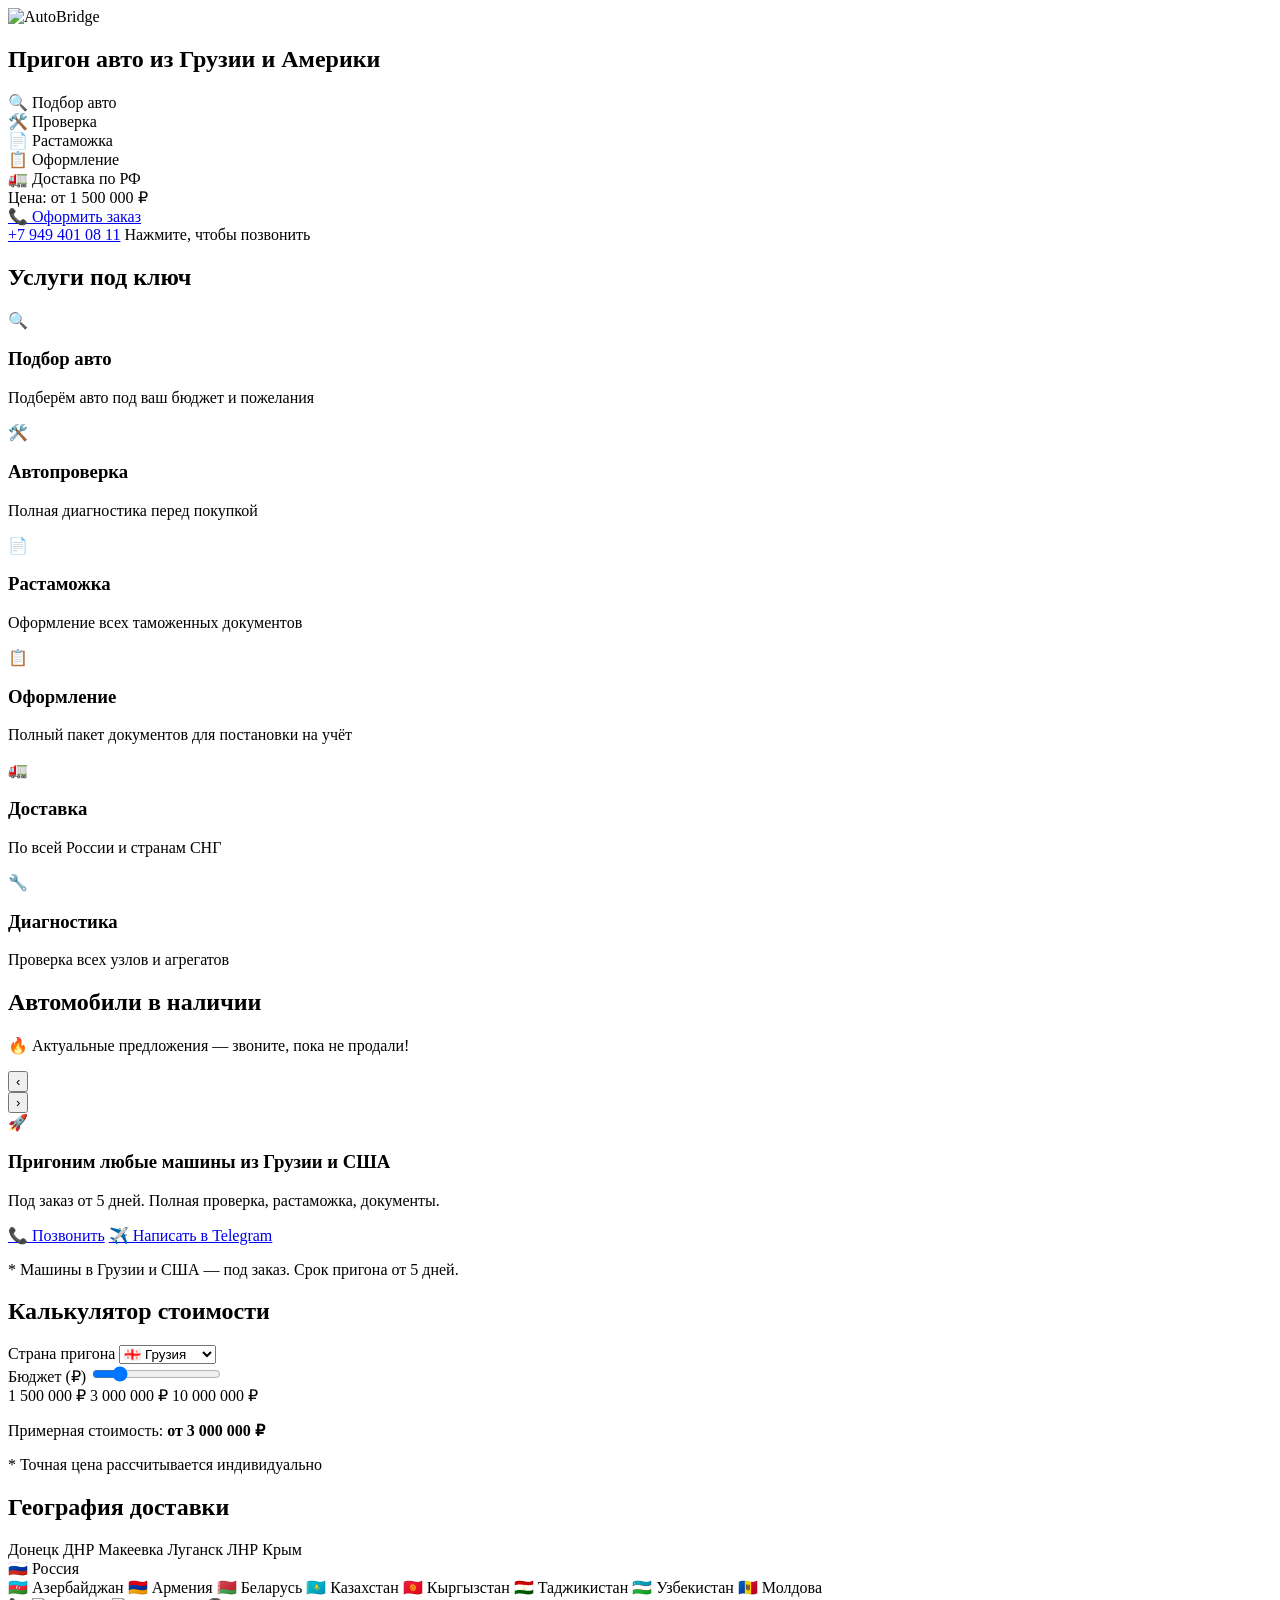
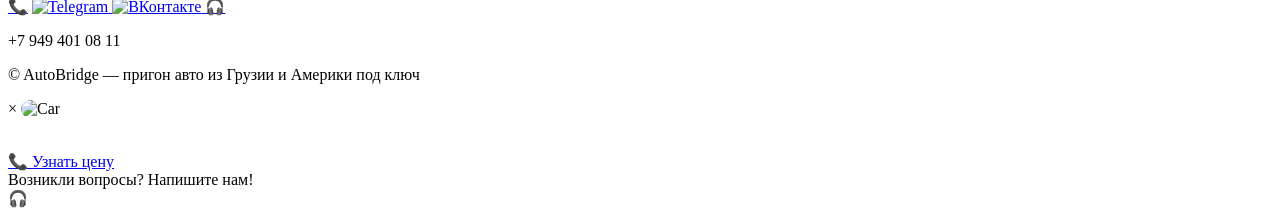
==== index.html @ 27b19f67 "Create index.html" ====
<!DOCTYPE html>
<html lang="ru">
<head>
    <meta charset="UTF-8">
    <meta name="viewport" content="width=device-width, initial-scale=1.0, user-scalable=yes">
    <title>AutoBridge — пригон авто из Грузии и Америки под ключ</title>
    <meta name="description" content="Пригон автомобилей из Грузии и США под ключ. Подбор, проверка, растаможка, оформление документов. Доставка по ДНР, ЛНР, Крыму, России и СНГ. Звоните!">

    <link rel="icon" type="image/png" href="logo.png">

    <meta property="og:title" content="AutoBridge — пригон авто из Грузии и Америки">
    <meta property="og:description" content="Пригон автомобилей под ключ. Доставка по ДНР, ЛНР, Крыму и всей России. Звоните!">
    <meta property="og:image" content="https://autobridge.shop/logo.png">
    <meta property="og:image:width" content="512">
    <meta property="og:image:height" content="512">
    <meta property="og:type" content="website">
    <meta property="og:url" content="https://autobridge.shop">

    <link rel="stylesheet" href="style.css">
    <link href="https://fonts.googleapis.com/css2?family=Inter:opsz,wght@14..32,400;14..32,600;14..32,700;14..32,800;14..32,900&display=swap" rel="stylesheet">
</head>
<body>

    <!-- ===================== HERO ===================== -->
    <section class="hero">
        <div class="container">
            <div class="hero-content">
                <div class="hero-icon">
                    <img src="logo.png" alt="AutoBridge" class="main-logo">
                </div>
                <h1 class="hero-title">Пригон авто <span>из Грузии и Америки</span></h1>
                <div class="slogan-rotator">
                    <div class="slogan-text" id="typingSlogan"></div>
                </div>
                <div class="features-badge">
                    <div class="feature-card">🔍 Подбор авто</div>
                    <div class="feature-card">🛠️ Проверка</div>
                    <div class="feature-card">📄 Растаможка</div>
                    <div class="feature-card">📋 Оформление</div>
                    <div class="feature-card">🚛 Доставка по РФ</div>
                </div>
                <div class="order-block">
                    <div class="price-min">Цена: от 1 500 000 ₽</div>
                    <a href="tel:+79494010811" class="btn btn-primary">📞 Оформить заказ</a>
                    <div class="phone-link-block">
                        <a href="tel:+79494010811" class="phone-link">+7 949 401 08 11</a>
                        <span class="phone-hint">Нажмите, чтобы позвонить</span>
                    </div>
                </div>
            </div>
        </div>
    </section>

    <!-- ===================== УСЛУГИ ===================== -->
    <section class="services">
        <div class="container">
            <h2 class="section-title">Услуги <span>под ключ</span></h2>
            <div class="services-grid">
                <div class="service-card"><span>🔍</span><h3>Подбор авто</h3><p>Подберём авто под ваш бюджет и пожелания</p></div>
                <div class="service-card"><span>🛠️</span><h3>Автопроверка</h3><p>Полная диагностика перед покупкой</p></div>
                <div class="service-card"><span>📄</span><h3>Растаможка</h3><p>Оформление всех таможенных документов</p></div>
                <div class="service-card"><span>📋</span><h3>Оформление</h3><p>Полный пакет документов для постановки на учёт</p></div>
                <div class="service-card"><span>🚛</span><h3>Доставка</h3><p>По всей России и странам СНГ</p></div>
                <div class="service-card"><span>🔧</span><h3>Диагностика</h3><p>Проверка всех узлов и агрегатов</p></div>
            </div>
        </div>
    </section>

    <!-- ===================== КАТАЛОГ МАШИН ===================== -->
    <section class="cars" id="cars">
        <div class="container">
            <h2 class="section-title">Автомобили <span>в наличии</span></h2>
            <p class="cars-subtitle">🔥 Актуальные предложения — звоните, пока не продали!</p>
            
            <div class="carousel-wrapper">
                <button class="carousel-btn prev" id="prevBtn">‹</button>
                <div class="carousel-container" id="carouselContainer">
                    <div class="carousel-track" id="carouselTrack">
                        <!-- Сюда JS вставит карточки -->
                    </div>
                </div>
                <button class="carousel-btn next" id="nextBtn">›</button>
            </div>

            <!-- Блок "Пригоним под заказ" (после всех машин) -->
            <div class="order-custom" id="orderCustom">
                <div class="order-custom-content">
                    <span class="order-icon">🚀</span>
                    <h3>Пригоним любые машины из Грузии и США</h3>
                    <p>Под заказ от 5 дней. Полная проверка, растаможка, документы.</p>
                    <div class="order-custom-contacts">
                        <a href="tel:+79494010811" class="btn btn-primary">📞 Позвонить</a>
                        <a href="https://t.me/ZaharSok" target="_blank" class="btn btn-secondary">✈️ Написать в Telegram</a>
                    </div>
                </div>
            </div>

            <p class="cars-note">* Машины в Грузии и США — под заказ. Срок пригона от 5 дней.</p>
        </div>
    </section>

    <!-- ===================== КАЛЬКУЛЯТОР ===================== -->
    <section class="calculator">
        <div class="container">
            <h2 class="section-title">Калькулятор <span>стоимости</span></h2>
            <div class="calc-block">
                <div class="calc-group">
                    <label>Страна пригона</label>
                    <select id="calcCountry">
                        <option value="georgia">🇬🇪 Грузия</option>
                        <option value="usa">🇺🇸 Америка</option>
                    </select>
                </div>
                <div class="calc-group">
                    <label>Бюджет (₽)</label>
                    <input type="range" id="calcBudget" min="1500000" max="10000000" step="500000" value="3000000">
                    <div class="calc-range-labels">
                        <span>1 500 000 ₽</span>
                        <span id="budgetDisplay">3 000 000 ₽</span>
                        <span>10 000 000 ₽</span>
                    </div>
                </div>
                <div class="calc-result" id="calcResult">
                    <p>Примерная стоимость: <strong id="calcPrice">от 3 000 000 ₽</strong></p>
                    <p class="calc-hint">* Точная цена рассчитывается индивидуально</p>
                </div>
            </div>
        </div>
    </section>

    <!-- ===================== ГЕОГРАФИЯ ДОСТАВКИ ===================== -->
    <section class="geo">
        <div class="container">
            <h2 class="section-title">География <span>доставки</span></h2>
            <div class="geo-main">
                <span>Донецк</span> <span>ДНР</span> <span>Макеевка</span>
                <span>Луганск</span> <span>ЛНР</span> <span>Крым</span>
            </div>
            <div class="geo-russia">🇷🇺 Россия</div>
            <div class="geo-countries">
                <span>🇦🇿 Азербайджан</span> <span>🇦🇲 Армения</span> <span>🇧🇾 Беларусь</span>
                <span>🇰🇿 Казахстан</span> <span>🇰🇬 Кыргызстан</span> <span>🇹🇯 Таджикистан</span>
                <span>🇺🇿 Узбекистан</span> <span>🇲🇩 Молдова</span>
            </div>
        </div>
    </section>

    <!-- ===================== ФУТЕР ===================== -->
    <footer class="footer">
        <div class="container">
            <div class="footer-icons">
                <a href="tel:+79494010811" class="footer-icon" title="Позвонить">📞</a>
                <a href="https://t.me/ZaharSok" target="_blank" class="footer-icon" title="Telegram">
                    <img src="logotg.svg" alt="Telegram" class="social-logo">
                </a>
                <a href="#" class="footer-icon" title="ВК (скоро)">
                    <img src="logovk.svg" alt="ВКонтакте" class="social-logo">
                </a>
                <a href="https://t.me/Ivanka58" target="_blank" class="footer-icon" title="Техподдержка">🎧</a>
            </div>
            <p class="footer-phone">+7 949 401 08 11</p>
            <p class="small">© AutoBridge — пригон авто из Грузии и Америки под ключ</p>
        </div>
    </footer>

    <!-- ===================== МОДАЛКИ ===================== -->
    <div id="carModal" class="modal">
        <div class="modal-content">
            <span class="close">&times;</span>
            <img id="modalCarImg" src="" alt="Car" style="width:100%;border-radius:20px;margin-bottom:15px;">
            <h3 id="modalCarTitle"></h3>
            <p id="modalCarDesc"></p>
            <a href="tel:+79494010811" class="btn btn-primary" style="margin-top:15px;">📞 Узнать цену</a>
        </div>
    </div>

    <div id="supportCircle" class="support-circle">
        <div class="support-bubble" id="supportBubble">Возникли вопросы? Напишите нам!</div>
        <div class="support-icon">🎧</div>
    </div>

    <script src="cars.js"></script>
    <script src="script.js"></script>
</body>
</html>
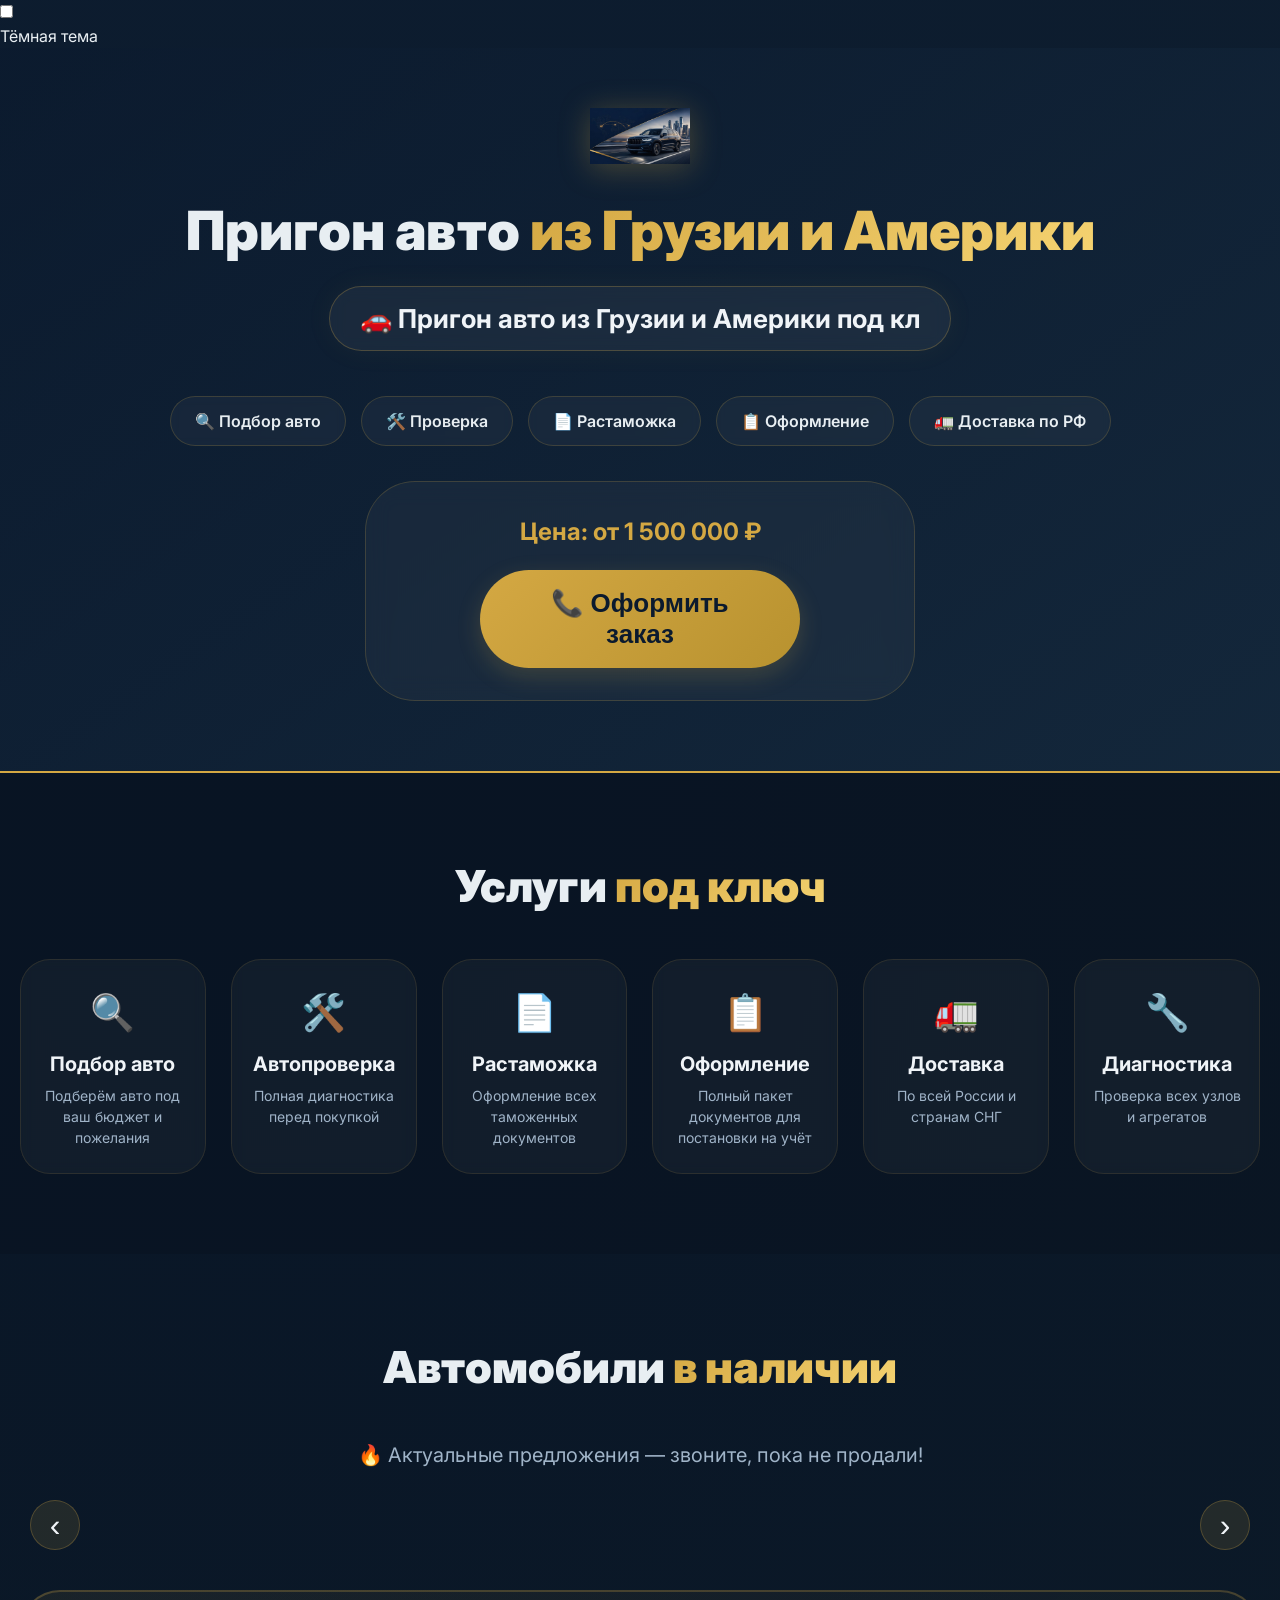
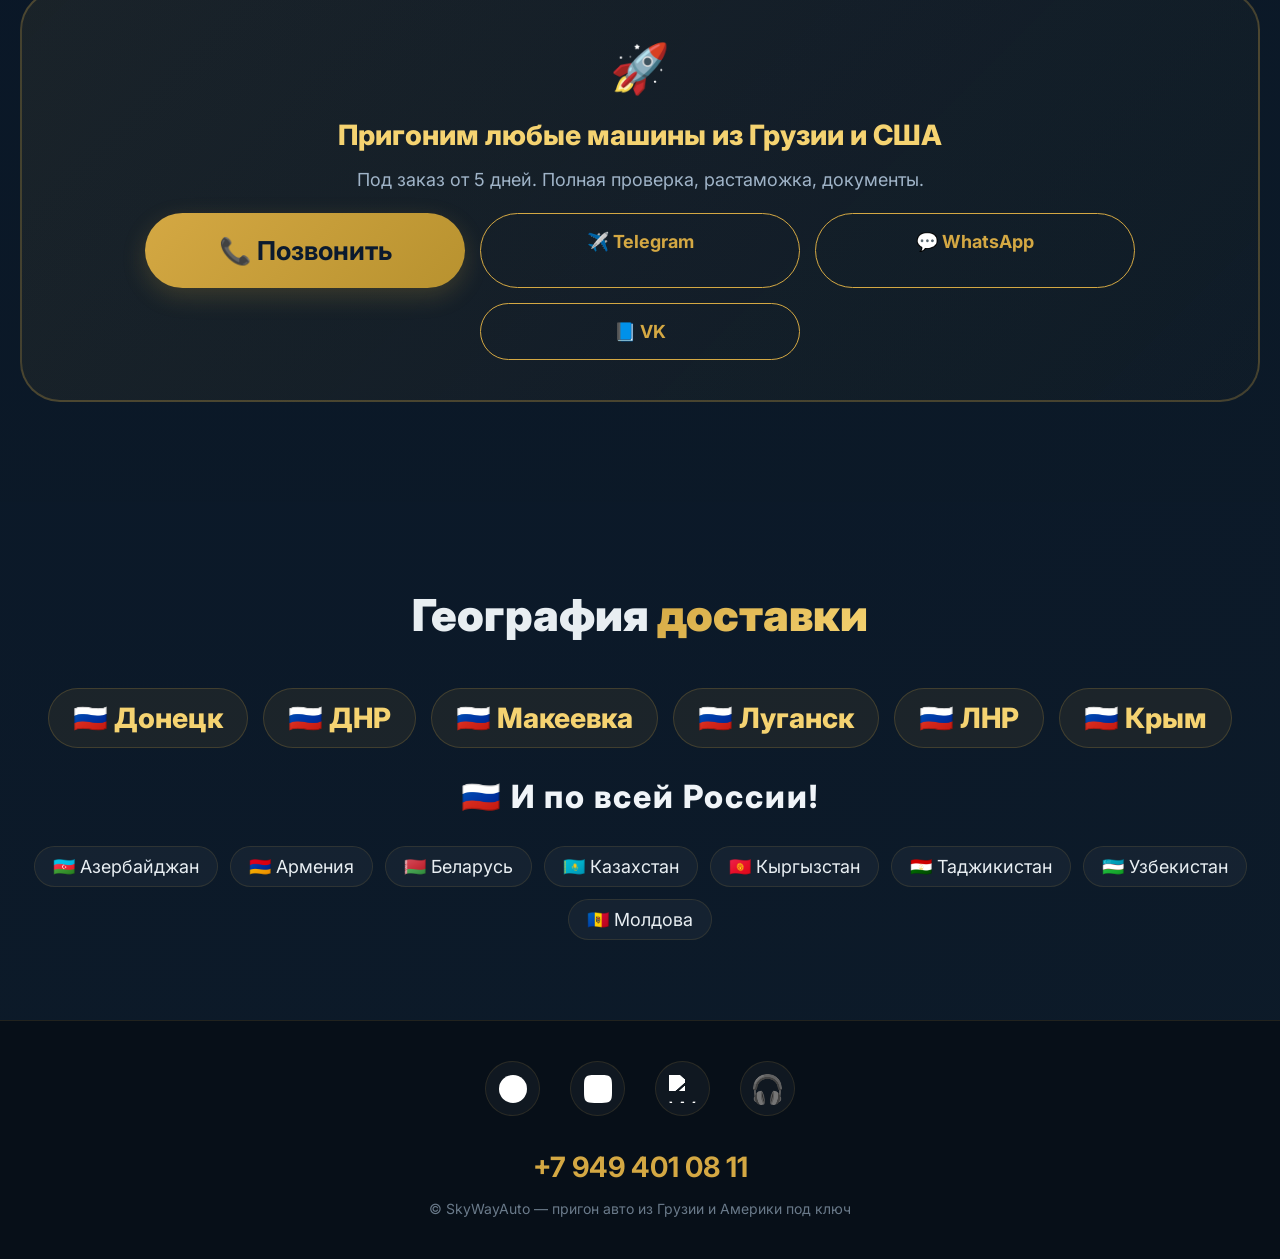
==== commit a19b5f27: "Update index.html" ====
--- a/index.html
+++ b/index.html
@@ -3,30 +3,39 @@
 <head>
     <meta charset="UTF-8">
     <meta name="viewport" content="width=device-width, initial-scale=1.0, user-scalable=yes">
-    <title>AutoBridge — пригон авто из Грузии и Америки под ключ</title>
+    <title>SkyWayAuto — пригон авто из Грузии и Америки под ключ</title>
     <meta name="description" content="Пригон автомобилей из Грузии и США под ключ. Подбор, проверка, растаможка, оформление документов. Доставка по ДНР, ЛНР, Крыму, России и СНГ. Звоните!">
 
     <link rel="icon" type="image/png" href="logo.png">
 
-    <meta property="og:title" content="AutoBridge — пригон авто из Грузии и Америки">
+    <meta property="og:title" content="SkyWayAuto — пригон авто из Грузии и Америки">
     <meta property="og:description" content="Пригон автомобилей под ключ. Доставка по ДНР, ЛНР, Крыму и всей России. Звоните!">
-    <meta property="og:image" content="https://autobridge.shop/logo.png">
+    <meta property="og:image" content="https://skywayauto.shop/logo.png">
     <meta property="og:image:width" content="512">
     <meta property="og:image:height" content="512">
     <meta property="og:type" content="website">
-    <meta property="og:url" content="https://autobridge.shop">
+    <meta property="og:url" content="https://skywayauto.shop">
 
     <link rel="stylesheet" href="style.css">
     <link href="https://fonts.googleapis.com/css2?family=Inter:opsz,wght@14..32,400;14..32,600;14..32,700;14..32,800;14..32,900&display=swap" rel="stylesheet">
 </head>
 <body>
 
-    <!-- ===================== HERO ===================== -->
+    <!-- Переключатель тем -->
+    <div class="theme-switcher">
+        <label class="switch">
+            <input type="checkbox" id="themeToggle">
+            <span class="slider round"></span>
+        </label>
+        <div class="theme-tooltip" id="themeTooltip">Тёмная тема</div>
+    </div>
+
+    <!-- ===== HERO ===== -->
     <section class="hero">
         <div class="container">
             <div class="hero-content">
                 <div class="hero-icon">
-                    <img src="logo.png" alt="AutoBridge" class="main-logo">
+                    <img src="logo.png" alt="SkyWayAuto" class="main-logo">
                 </div>
                 <h1 class="hero-title">Пригон авто <span>из Грузии и Америки</span></h1>
                 <div class="slogan-rotator">
@@ -41,17 +50,13 @@
                 </div>
                 <div class="order-block">
                     <div class="price-min">Цена: от 1 500 000 ₽</div>
-                    <a href="tel:+79494010811" class="btn btn-primary">📞 Оформить заказ</a>
-                    <div class="phone-link-block">
-                        <a href="tel:+79494010811" class="phone-link">+7 949 401 08 11</a>
-                        <span class="phone-hint">Нажмите, чтобы позвонить</span>
-                    </div>
+                    <button class="btn btn-primary" id="openOrderModalBtn">📞 Оформить заказ</button>
                 </div>
             </div>
         </div>
     </section>
 
-    <!-- ===================== УСЛУГИ ===================== -->
+    <!-- ===== УСЛУГИ ===== -->
     <section class="services">
         <div class="container">
             <h2 class="section-title">Услуги <span>под ключ</span></h2>
@@ -66,7 +71,7 @@
         </div>
     </section>
 
-    <!-- ===================== КАТАЛОГ МАШИН ===================== -->
+    <!-- ===== КАТАЛОГ МАШИН ===== -->
     <section class="cars" id="cars">
         <div class="container">
             <h2 class="section-title">Автомобили <span>в наличии</span></h2>
@@ -75,14 +80,12 @@
             <div class="carousel-wrapper">
                 <button class="carousel-btn prev" id="prevBtn">‹</button>
                 <div class="carousel-container" id="carouselContainer">
-                    <div class="carousel-track" id="carouselTrack">
-                        <!-- Сюда JS вставит карточки -->
-                    </div>
+                    <div class="carousel-track" id="carouselTrack"></div>
                 </div>
                 <button class="carousel-btn next" id="nextBtn">›</button>
             </div>
 
-            <!-- Блок "Пригоним под заказ" (после всех машин) -->
+            <!-- Блок "Пригоним под заказ" -->
             <div class="order-custom" id="orderCustom">
                 <div class="order-custom-content">
                     <span class="order-icon">🚀</span>
@@ -90,92 +93,73 @@
                     <p>Под заказ от 5 дней. Полная проверка, растаможка, документы.</p>
                     <div class="order-custom-contacts">
                         <a href="tel:+79494010811" class="btn btn-primary">📞 Позвонить</a>
-                        <a href="https://t.me/ZaharSok" target="_blank" class="btn btn-secondary">✈️ Написать в Telegram</a>
+                        <a href="https://t.me/ZaharSok" target="_blank" class="btn btn-secondary">✈️ Telegram</a>
+                        <a href="https://wa.me/79494010811" target="_blank" class="btn btn-secondary whatsapp">💬 WhatsApp</a>
+                        <a href="#" class="btn btn-secondary vk-btn">📘 VK</a>
                     </div>
-                </div>
-            </div>
-
-            <p class="cars-note">* Машины в Грузии и США — под заказ. Срок пригона от 5 дней.</p>
-        </div>
-    </section>
-
-    <!-- ===================== КАЛЬКУЛЯТОР ===================== -->
-    <section class="calculator">
-        <div class="container">
-            <h2 class="section-title">Калькулятор <span>стоимости</span></h2>
-            <div class="calc-block">
-                <div class="calc-group">
-                    <label>Страна пригона</label>
-                    <select id="calcCountry">
-                        <option value="georgia">🇬🇪 Грузия</option>
-                        <option value="usa">🇺🇸 Америка</option>
-                    </select>
-                </div>
-                <div class="calc-group">
-                    <label>Бюджет (₽)</label>
-                    <input type="range" id="calcBudget" min="1500000" max="10000000" step="500000" value="3000000">
-                    <div class="calc-range-labels">
-                        <span>1 500 000 ₽</span>
-                        <span id="budgetDisplay">3 000 000 ₽</span>
-                        <span>10 000 000 ₽</span>
-                    </div>
-                </div>
-                <div class="calc-result" id="calcResult">
-                    <p>Примерная стоимость: <strong id="calcPrice">от 3 000 000 ₽</strong></p>
-                    <p class="calc-hint">* Точная цена рассчитывается индивидуально</p>
                 </div>
             </div>
         </div>
     </section>
 
-    <!-- ===================== ГЕОГРАФИЯ ДОСТАВКИ ===================== -->
+    <!-- ===== ГЕОГРАФИЯ ===== -->
     <section class="geo">
         <div class="container">
             <h2 class="section-title">География <span>доставки</span></h2>
             <div class="geo-main">
-                <span>Донецк</span> <span>ДНР</span> <span>Макеевка</span>
-                <span>Луганск</span> <span>ЛНР</span> <span>Крым</span>
+                <span>🇷🇺 Донецк</span> <span>🇷🇺 ДНР</span> <span>🇷🇺 Макеевка</span>
+                <span>🇷🇺 Луганск</span> <span>🇷🇺 ЛНР</span> <span>🇷🇺 Крым</span>
             </div>
-            <div class="geo-russia">🇷🇺 Россия</div>
+            <div class="geo-russia">🇷🇺 И по всей России!</div>
             <div class="geo-countries">
-                <span>🇦🇿 Азербайджан</span> <span>🇦🇲 Армения</span> <span>🇧🇾 Беларусь</span>
-                <span>🇰🇿 Казахстан</span> <span>🇰🇬 Кыргызстан</span> <span>🇹🇯 Таджикистан</span>
-                <span>🇺🇿 Узбекистан</span> <span>🇲🇩 Молдова</span>
+                <span>🇦🇿 Азербайджан</span>
+                <span>🇦🇲 Армения</span>
+                <span>🇧🇾 Беларусь</span>
+                <span>🇰🇿 Казахстан</span>
+                <span>🇰🇬 Кыргызстан</span>
+                <span>🇹🇯 Таджикистан</span>
+                <span>🇺🇿 Узбекистан</span>
+                <span>🇲🇩 Молдова</span>
             </div>
         </div>
     </section>
 
-    <!-- ===================== ФУТЕР ===================== -->
+    <!-- ===== ФУТЕР ===== -->
     <footer class="footer">
         <div class="container">
             <div class="footer-icons">
-                <a href="tel:+79494010811" class="footer-icon" title="Позвонить">📞</a>
                 <a href="https://t.me/ZaharSok" target="_blank" class="footer-icon" title="Telegram">
                     <img src="logotg.svg" alt="Telegram" class="social-logo">
                 </a>
-                <a href="#" class="footer-icon" title="ВК (скоро)">
-                    <img src="logovk.svg" alt="ВКонтакте" class="social-logo">
+                <a href="#" class="footer-icon" title="VK">
+                    <img src="logovk.svg" alt="VK" class="social-logo">
+                </a>
+                <a href="https://wa.me/79494010811" target="_blank" class="footer-icon" title="WhatsApp">
+                    <img src="logowp.svg" alt="WhatsApp" class="social-logo">
                 </a>
                 <a href="https://t.me/Ivanka58" target="_blank" class="footer-icon" title="Техподдержка">🎧</a>
             </div>
             <p class="footer-phone">+7 949 401 08 11</p>
-            <p class="small">© AutoBridge — пригон авто из Грузии и Америки под ключ</p>
+            <p class="small">© SkyWayAuto — пригон авто из Грузии и Америки под ключ</p>
         </div>
     </footer>
 
-    <!-- ===================== МОДАЛКИ ===================== -->
-    <div id="carModal" class="modal">
+    <!-- ===== МОДАЛКИ ===== -->
+    <div id="orderModal" class="modal">
         <div class="modal-content">
             <span class="close">&times;</span>
-            <img id="modalCarImg" src="" alt="Car" style="width:100%;border-radius:20px;margin-bottom:15px;">
-            <h3 id="modalCarTitle"></h3>
-            <p id="modalCarDesc"></p>
-            <a href="tel:+79494010811" class="btn btn-primary" style="margin-top:15px;">📞 Узнать цену</a>
+            <h3>🚗 Связаться с нами</h3>
+            <div class="modal-buttons">
+                <a href="tel:+79494010811" class="modal-option phone">📞 +7 949 401 08 11</a>
+                <a href="https://t.me/ZaharSok" target="_blank" class="modal-option telegram">✈️ Telegram</a>
+                <a href="https://wa.me/79494010811" target="_blank" class="modal-option whatsapp">💬 WhatsApp</a>
+                <a href="#" class="modal-option vk">📘 VK</a>
+            </div>
         </div>
     </div>
 
     <div id="supportCircle" class="support-circle">
-        <div class="support-bubble" id="supportBubble">Возникли вопросы? Напишите нам!</div>
+        <div class="support-bubble" id="supportBubble">Есть вопросы? Напишите нам!</div>
         <div class="support-icon">🎧</div>
     </div>
 
--- a/style.css
+++ b/style.css
@@ -0,0 +1,714 @@
+* {
+    margin: 0;
+    padding: 0;
+    box-sizing: border-box;
+}
+
+body {
+    font-family: 'Inter', sans-serif;
+    background: radial-gradient(circle at 20% 30%, #0b1a2e, #0f1f2f);
+    color: #e8eef2;
+    line-height: 1.5;
+    min-height: 100vh;
+}
+
+.container {
+    max-width: 1280px;
+    margin: 0 auto;
+    padding: 0 20px;
+    text-align: center;
+}
+
+/* ===== HERO ===== */
+.hero {
+    padding: 60px 0 70px;
+    background: linear-gradient(145deg, rgba(11,26,46,0.7), rgba(20,40,60,0.9));
+    border-bottom: 2px solid #d4a843;
+}
+
+.main-logo {
+    width: 100px;
+    height: auto;
+    filter: drop-shadow(0 4px 15px rgba(212,168,67,0.3));
+}
+
+.hero-title {
+    font-size: 54px;
+    font-weight: 900;
+    margin: 20px 0 15px;
+}
+
+.hero-title span {
+    background: linear-gradient(135deg, #d4a843, #f5d371);
+    background-clip: text;
+    -webkit-background-clip: text;
+    color: transparent;
+}
+
+.slogan-rotator {
+    min-height: 80px;
+    margin: 15px 0 25px;
+}
+
+.slogan-text {
+    font-size: 26px;
+    font-weight: 700;
+    background: rgba(255,255,255,0.05);
+    backdrop-filter: blur(8px);
+    display: inline-block;
+    padding: 12px 30px;
+    border-radius: 60px;
+    border: 1px solid #d4a84344;
+    color: #f0f4f8;
+    box-shadow: 0 0 30px rgba(212,168,67,0.05);
+}
+
+.features-badge {
+    display: flex;
+    flex-wrap: wrap;
+    justify-content: center;
+    gap: 15px;
+    margin: 30px 0 35px;
+}
+
+.feature-card {
+    background: rgba(255,255,255,0.04);
+    backdrop-filter: blur(4px);
+    border: 1px solid #d4a84333;
+    padding: 12px 24px;
+    border-radius: 60px;
+    font-weight: 600;
+    font-size: 16px;
+    color: #e8eef2;
+    transition: all 0.3s ease;
+    cursor: default;
+}
+
+.feature-card:hover {
+    transform: translateY(-4px);
+    background: rgba(212,168,67,0.12);
+    border-color: #d4a843;
+    box-shadow: 0 8px 25px rgba(212,168,67,0.08);
+}
+
+.order-block {
+    background: rgba(255,255,255,0.04);
+    backdrop-filter: blur(12px);
+    padding: 32px 24px;
+    border-radius: 50px;
+    max-width: 550px;
+    margin: 0 auto;
+    border: 1px solid #d4a84333;
+}
+
+.price-min {
+    font-size: 24px;
+    font-weight: 700;
+    color: #d4a843;
+    margin-bottom: 20px;
+}
+
+.btn {
+    display: inline-block;
+    border: none;
+    font-weight: 700;
+    font-size: 26px;
+    padding: 18px 40px;
+    border-radius: 60px;
+    transition: all 0.3s ease;
+    text-decoration: none;
+    width: 100%;
+    max-width: 320px;
+    cursor: pointer;
+}
+
+.btn-primary {
+    background: linear-gradient(135deg, #d4a843, #b8922f);
+    color: #0b1a2e;
+    box-shadow: 0 8px 25px rgba(212,168,67,0.2);
+}
+
+.btn-primary:hover {
+    transform: scale(1.02);
+    box-shadow: 0 12px 35px rgba(212,168,67,0.35);
+}
+
+.phone-link {
+    font-size: 34px;
+    font-weight: 800;
+    color: #d4a843;
+    text-decoration: none;
+    background: rgba(255,255,255,0.04);
+    padding: 12px 30px;
+    border-radius: 60px;
+    display: inline-block;
+    border: 1px solid #d4a84344;
+    transition: all 0.3s ease;
+}
+
+.phone-link:hover {
+    background: rgba(212,168,67,0.08);
+    border-color: #d4a843;
+}
+
+.phone-hint {
+    display: block;
+    font-size: 14px;
+    color: #8a9aa8;
+    margin-top: 8px;
+}
+
+/* ===== SERVICES ===== */
+.services {
+    padding: 80px 0;
+    background: rgba(0,0,0,0.25);
+}
+
+.section-title {
+    font-size: 44px;
+    font-weight: 900;
+    margin-bottom: 40px;
+}
+
+.section-title span {
+    background: linear-gradient(135deg, #d4a843, #f5d371);
+    background-clip: text;
+    -webkit-background-clip: text;
+    color: transparent;
+}
+
+.services-grid {
+    display: grid;
+    grid-template-columns: repeat(auto-fit, minmax(180px, 1fr));
+    gap: 25px;
+}
+
+.service-card {
+    background: rgba(255,255,255,0.04);
+    backdrop-filter: blur(6px);
+    border: 1px solid #d4a84322;
+    border-radius: 30px;
+    padding: 25px 15px;
+    transition: all 0.3s ease;
+}
+
+.service-card:hover {
+    transform: translateY(-8px);
+    border-color: #d4a843;
+    box-shadow: 0 12px 35px rgba(212,168,67,0.05);
+}
+
+.service-card span {
+    font-size: 36px;
+    display: block;
+    margin-bottom: 10px;
+}
+
+.service-card h3 {
+    font-size: 20px;
+    font-weight: 700;
+    margin-bottom: 6px;
+    color: #f0f4f8;
+}
+
+.service-card p {
+    font-size: 14px;
+    color: #a0b4c8;
+}
+
+/* ===== CARS ===== */
+.cars {
+    padding: 80px 0;
+    background: rgba(0,0,0,0.15);
+}
+
+.cars-subtitle {
+    font-size: 20px;
+    color: #a0b4c8;
+    margin-bottom: 30px;
+}
+
+/* ===== КАРУСЕЛЬ ===== */
+.carousel-wrapper {
+    position: relative;
+    display: flex;
+    align-items: center;
+    justify-content: center;
+    gap: 10px;
+    margin: 30px 0;
+}
+
+.carousel-container {
+    overflow: hidden;
+    width: 100%;
+    max-width: 1100px;
+    border-radius: 30px;
+}
+
+.carousel-track {
+    display: flex;
+    transition: transform 0.5s cubic-bezier(0.25, 0.46, 0.45, 0.94);
+    gap: 25px;
+    padding: 10px 0;
+}
+
+.car-card {
+    min-width: 300px;
+    flex: 0 0 300px;
+    background: rgba(255,255,255,0.04);
+    backdrop-filter: blur(6px);
+    border: 1px solid #d4a84322;
+    border-radius: 30px;
+    overflow: hidden;
+    transition: all 0.3s ease;
+    cursor: pointer;
+}
+
+.car-card:hover {
+    transform: translateY(-8px);
+    border-color: #d4a843;
+    box-shadow: 0 15px 40px rgba(212,168,67,0.08);
+}
+
+.car-card img {
+    width: 100%;
+    height: 200px;
+    object-fit: cover;
+    display: block;
+}
+
+.car-card-body {
+    padding: 20px;
+    text-align: left;
+}
+
+.car-card-body h3 {
+    font-size: 20px;
+    font-weight: 700;
+    color: #f0f4f8;
+    margin-bottom: 4px;
+}
+
+.car-card-body .year-mileage {
+    font-size: 14px;
+    color: #a0b4c8;
+    margin-bottom: 6px;
+}
+
+.car-card-body .engine-drive {
+    font-size: 14px;
+    color: #c8d8e8;
+    margin-bottom: 8px;
+}
+
+.car-card-body .specs {
+    font-size: 13px;
+    color: #8a9aa8;
+    margin-bottom: 12px;
+    line-height: 1.4;
+}
+
+.car-card-body .price-tag {
+    font-size: 22px;
+    font-weight: 800;
+    color: #d4a843;
+    margin-bottom: 10px;
+}
+
+.car-card-body .car-phone {
+    display: inline-block;
+    font-size: 18px;
+    font-weight: 700;
+    color: #f0f4f8;
+    text-decoration: none;
+    background: rgba(212,168,67,0.12);
+    padding: 8px 18px;
+    border-radius: 60px;
+    border: 1px solid #d4a84344;
+    transition: all 0.3s ease;
+}
+
+.car-card-body .car-phone:hover {
+    background: rgba(212,168,67,0.2);
+    border-color: #d4a843;
+}
+
+.carousel-btn {
+    background: rgba(212,168,67,0.12);
+    border: 1px solid #d4a84344;
+    color: #f0f4f8;
+    font-size: 32px;
+    width: 50px;
+    height: 50px;
+    border-radius: 50%;
+    cursor: pointer;
+    transition: all 0.3s ease;
+    flex-shrink: 0;
+}
+
+.carousel-btn:hover {
+    background: rgba(212,168,67,0.25);
+    border-color: #d4a843;
+    transform: scale(1.05);
+}
+
+/* ===== БЛОК "ПРИГОНИМ ПОД ЗАКАЗ" ===== */
+.order-custom {
+    margin: 40px 0 20px;
+    padding: 40px 30px;
+    background: linear-gradient(135deg, rgba(212,168,67,0.08), rgba(212,168,67,0.02));
+    border: 2px solid #d4a84344;
+    border-radius: 40px;
+    text-align: center;
+}
+
+.order-custom-content .order-icon {
+    font-size: 48px;
+    display: block;
+    margin-bottom: 10px;
+}
+
+.order-custom-content h3 {
+    font-size: 28px;
+    font-weight: 800;
+    color: #f5d371;
+    margin-bottom: 10px;
+}
+
+.order-custom-content p {
+    font-size: 18px;
+    color: #a0b4c8;
+    margin-bottom: 20px;
+}
+
+.order-custom-contacts {
+    display: flex;
+    flex-wrap: wrap;
+    justify-content: center;
+    gap: 15px;
+}
+
+.btn-secondary {
+    background: transparent;
+    border: 1px solid #d4a843;
+    color: #d4a843;
+    padding: 14px 30px;
+    border-radius: 60px;
+    font-weight: 700;
+    font-size: 18px;
+    text-decoration: none;
+    transition: all 0.3s ease;
+}
+
+.btn-secondary:hover {
+    background: rgba(212,168,67,0.08);
+    transform: scale(1.02);
+}
+
+.cars-note {
+    margin-top: 30px;
+    font-size: 16px;
+    color: #8a9aa8;
+    border-top: 1px solid #d4a84322;
+    padding-top: 25px;
+}
+
+/* ===== CALCULATOR ===== */
+.calculator {
+    padding: 80px 0;
+    background: rgba(0,0,0,0.2);
+}
+
+.calc-block {
+    max-width: 550px;
+    margin: 0 auto;
+    background: rgba(255,255,255,0.04);
+    backdrop-filter: blur(8px);
+    border: 1px solid #d4a84322;
+    border-radius: 40px;
+    padding: 40px 30px;
+}
+
+.calc-group {
+    margin-bottom: 25px;
+    text-align: left;
+}
+
+.calc-group label {
+    font-weight: 600;
+    font-size: 18px;
+    display: block;
+    margin-bottom: 8px;
+    color: #c8d8e8;
+}
+
+.calc-group select {
+    width: 100%;
+    padding: 14px;
+    border-radius: 30px;
+    background: rgba(255,255,255,0.06);
+    border: 1px solid #d4a84344;
+    color: #e8eef2;
+    font-size: 18px;
+    outline: none;
+    transition: 0.3s;
+}
+
+.calc-group select:focus {
+    border-color: #d4a843;
+}
+
+.calc-group input[type="range"] {
+    width: 100%;
+    accent-color: #d4a843;
+    background: transparent;
+}
+
+.calc-range-labels {
+    display: flex;
+    justify-content: space-between;
+    font-size: 14px;
+    color: #8a9aa8;
+    margin-top: 4px;
+}
+
+.calc-result {
+    margin-top: 20px;
+    padding: 20px;
+    background: rgba(212,168,67,0.06);
+    border-radius: 30px;
+    border: 1px solid #d4a84333;
+}
+
+.calc-result p {
+    font-size: 20px;
+    font-weight: 600;
+}
+
+.calc-result strong {
+    color: #d4a843;
+    font-size: 24px;
+}
+
+.calc-hint {
+    font-size: 14px !important;
+    font-weight: 400 !important;
+    color: #8a9aa8;
+    margin-top: 6px;
+}
+
+/* ===== GEO ===== */
+.geo {
+    padding: 80px 0;
+    background: rgba(0,0,0,0.12);
+}
+
+.geo-main {
+    display: flex;
+    flex-wrap: wrap;
+    justify-content: center;
+    gap: 15px;
+    font-size: 28px;
+    font-weight: 800;
+    margin-bottom: 25px;
+    color: #f5d371;
+}
+
+.geo-main span {
+    background: rgba(212,168,67,0.08);
+    padding: 8px 24px;
+    border-radius: 60px;
+    border: 1px solid #d4a84333;
+}
+
+.geo-russia {
+    font-size: 32px;
+    font-weight: 800;
+    color: #f0f4f8;
+    margin-bottom: 25px;
+    letter-spacing: 2px;
+}
+
+.geo-countries {
+    display: flex;
+    flex-wrap: wrap;
+    justify-content: center;
+    gap: 12px;
+    font-size: 18px;
+}
+
+.geo-countries span {
+    background: rgba(255,255,255,0.04);
+    padding: 6px 18px;
+    border-radius: 60px;
+    border: 1px solid #d4a84322;
+    transition: 0.3s;
+}
+
+.geo-countries span:hover {
+    border-color: #d4a843;
+    background: rgba(212,168,67,0.06);
+}
+
+/* ===== FOOTER ===== */
+.footer {
+    background: #070f18;
+    padding: 40px 0;
+    border-top: 1px solid #d4a84322;
+}
+
+.footer-icons {
+    display: flex;
+    justify-content: center;
+    gap: 30px;
+    margin-bottom: 20px;
+}
+
+.footer-icon {
+    background: rgba(255,255,255,0.04);
+    width: 55px;
+    height: 55px;
+    border-radius: 50%;
+    display: flex;
+    align-items: center;
+    justify-content: center;
+    text-decoration: none;
+    color: #e8eef2;
+    font-size: 28px;
+    transition: all 0.3s ease;
+    border: 1px solid #d4a84322;
+}
+
+.footer-icon:hover {
+    transform: scale(1.1);
+    border-color: #d4a843;
+    background: rgba(212,168,67,0.08);
+}
+
+.social-logo {
+    width: 28px;
+    height: 28px;
+    display: block;
+    object-fit: contain;
+    filter: brightness(0) invert(1);
+}
+
+.footer-phone {
+    font-size: 28px;
+    font-weight: 700;
+    color: #d4a843;
+    text-decoration: none;
+    display: inline-block;
+    margin: 10px 0;
+}
+
+.small {
+    font-size: 14px;
+    color: #6a7a8a;
+}
+
+/* ===== MODAL ===== */
+.modal {
+    display: none;
+    position: fixed;
+    z-index: 200;
+    left: 0;
+    top: 0;
+    width: 100%;
+    height: 100%;
+    background: rgba(0,0,0,0.8);
+    align-items: center;
+    justify-content: center;
+}
+
+.modal-content {
+    background: #0f1f2f;
+    padding: 30px;
+    border-radius: 40px;
+    max-width: 480px;
+    width: 92%;
+    text-align: center;
+    border: 1px solid #d4a84344;
+    position: relative;
+}
+
+.close {
+    position: absolute;
+    top: 12px;
+    right: 20px;
+    font-size: 32px;
+    color: #a0b4c8;
+    cursor: pointer;
+}
+
+/* ===== SUPPORT CIRCLE ===== */
+.support-circle {
+    position: fixed;
+    bottom: 20px;
+    right: 20px;
+    z-index: 100;
+    cursor: pointer;
+    display: none;
+}
+
+.support-icon {
+    background: linear-gradient(135deg, #d4a843, #b8922f);
+    width: 60px;
+    height: 60px;
+    border-radius: 50%;
+    display: flex;
+    align-items: center;
+    justify-content: center;
+    font-size: 30px;
+    box-shadow: 0 8px 30px rgba(212,168,67,0.2);
+    transition: 0.3s;
+}
+
+.support-icon:hover {
+    transform: scale(1.05);
+}
+
+.support-bubble {
+    position: absolute;
+    bottom: 72px;
+    right: 0;
+    background: #0f1f2f;
+    padding: 12px 18px;
+    border-radius: 20px;
+    font-size: 14px;
+    font-weight: 500;
+    max-width: 260px;
+    border: 1px solid #d4a84344;
+    color: #e8eef2;
+    box-shadow: 0 8px 30px rgba(0,0,0,0.4);
+}
+
+/* ===== ADAPTIVE ===== */
+@media (max-width: 768px) {
+    .hero-title { font-size: 34px; }
+    .slogan-text { font-size: 18px; padding: 10px 20px; }
+    .phone-link { font-size: 24px; }
+    .section-title { font-size: 32px; }
+    .geo-main { font-size: 20px; }
+    .geo-main span { padding: 6px 16px; }
+    .calc-block { padding: 25px 18px; }
+    .features-badge { gap: 10px; }
+    .feature-card { font-size: 14px; padding: 10px 18px; }
+    .services-grid { grid-template-columns: repeat(2, 1fr); }
+    .footer-icon { width: 48px; height: 48px; font-size: 22px; }
+    .support-bubble { max-width: 200px; font-size: 12px; }
+    .car-card { min-width: 260px; flex: 0 0 260px; }
+    .carousel-btn { width: 40px; height: 40px; font-size: 24px; }
+    .order-custom { padding: 25px 18px; }
+    .order-custom-content h3 { font-size: 22px; }
+    .order-custom-content p { font-size: 16px; }
+    .btn-secondary { font-size: 16px; padding: 12px 24px; }
+}
+
+@media (max-width: 550px) {
+    .car-card { min-width: 220px; flex: 0 0 220px; }
+    .carousel-btn { width: 34px; height: 34px; font-size: 20px; }
+    .geo-main { font-size: 16px; gap: 10px; }
+    .geo-russia { font-size: 24px; }
+    .geo-countries { font-size: 14px; gap: 8px; }
+}
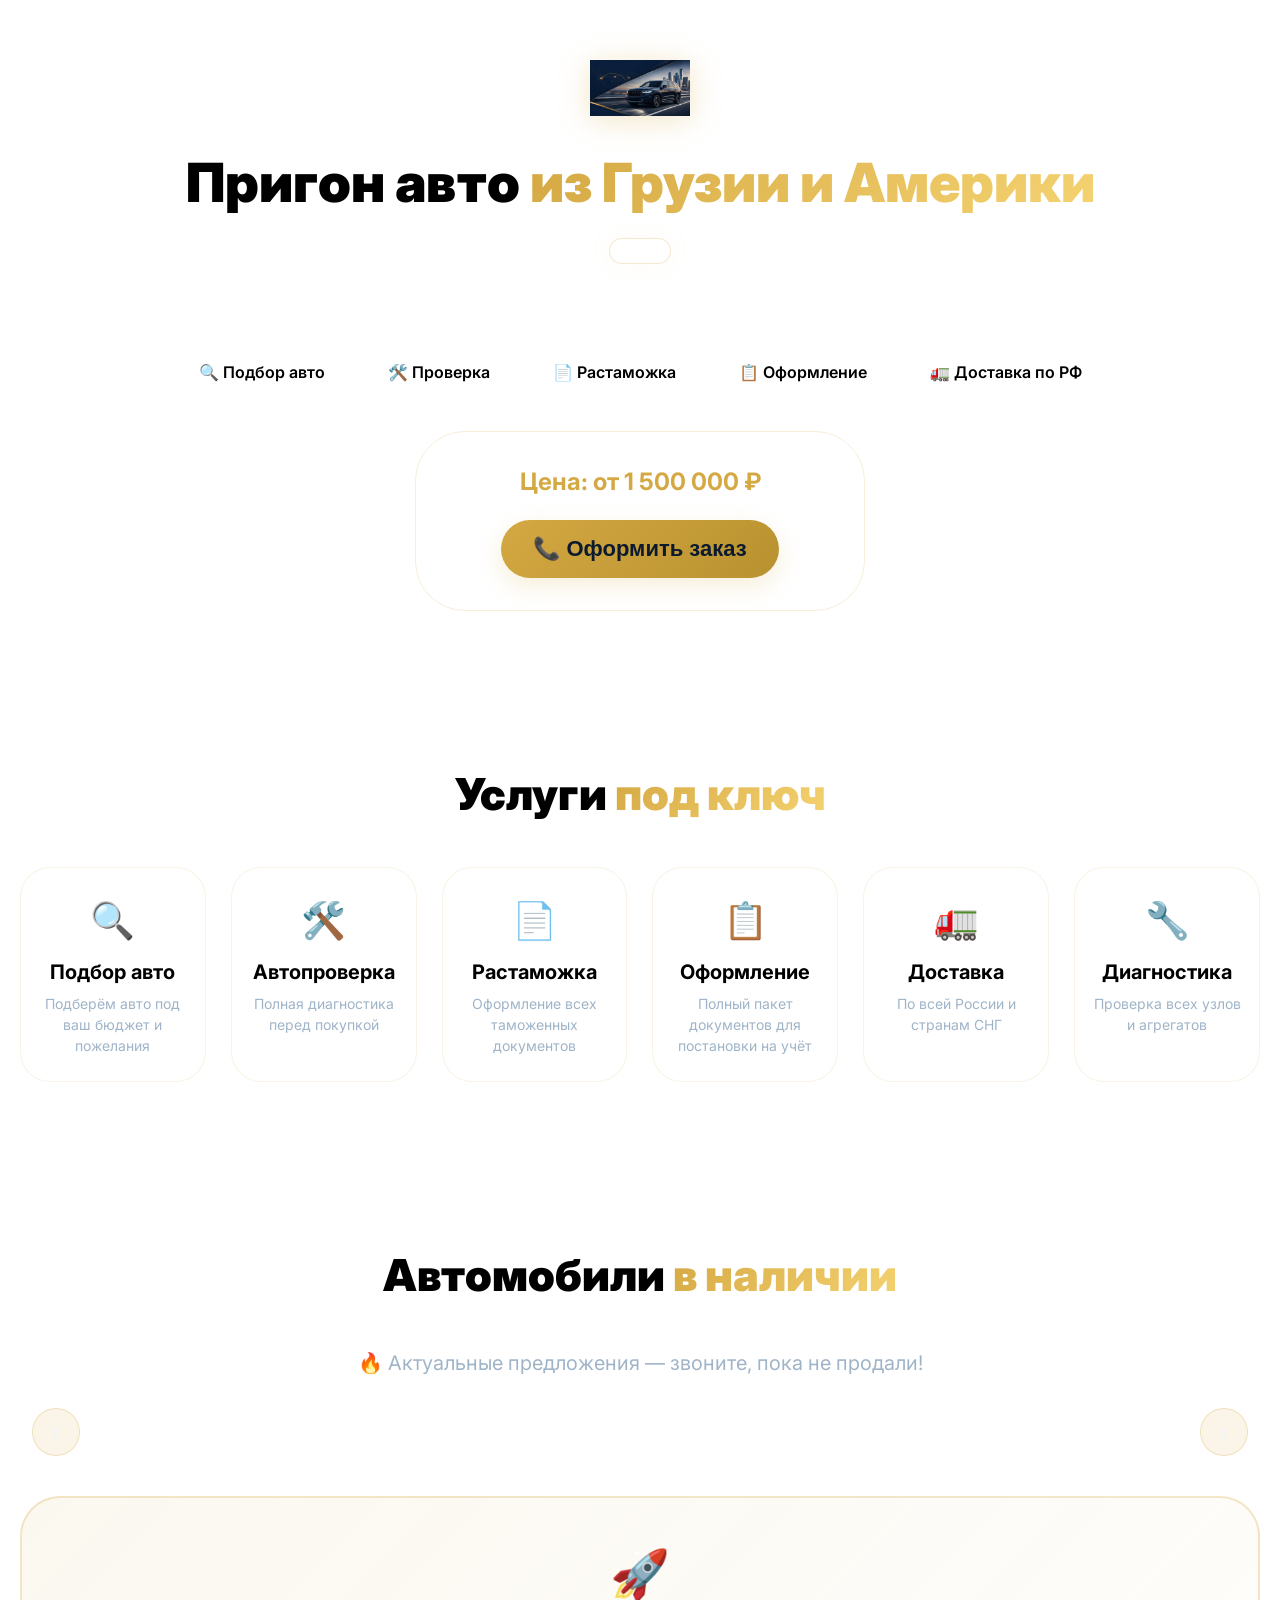
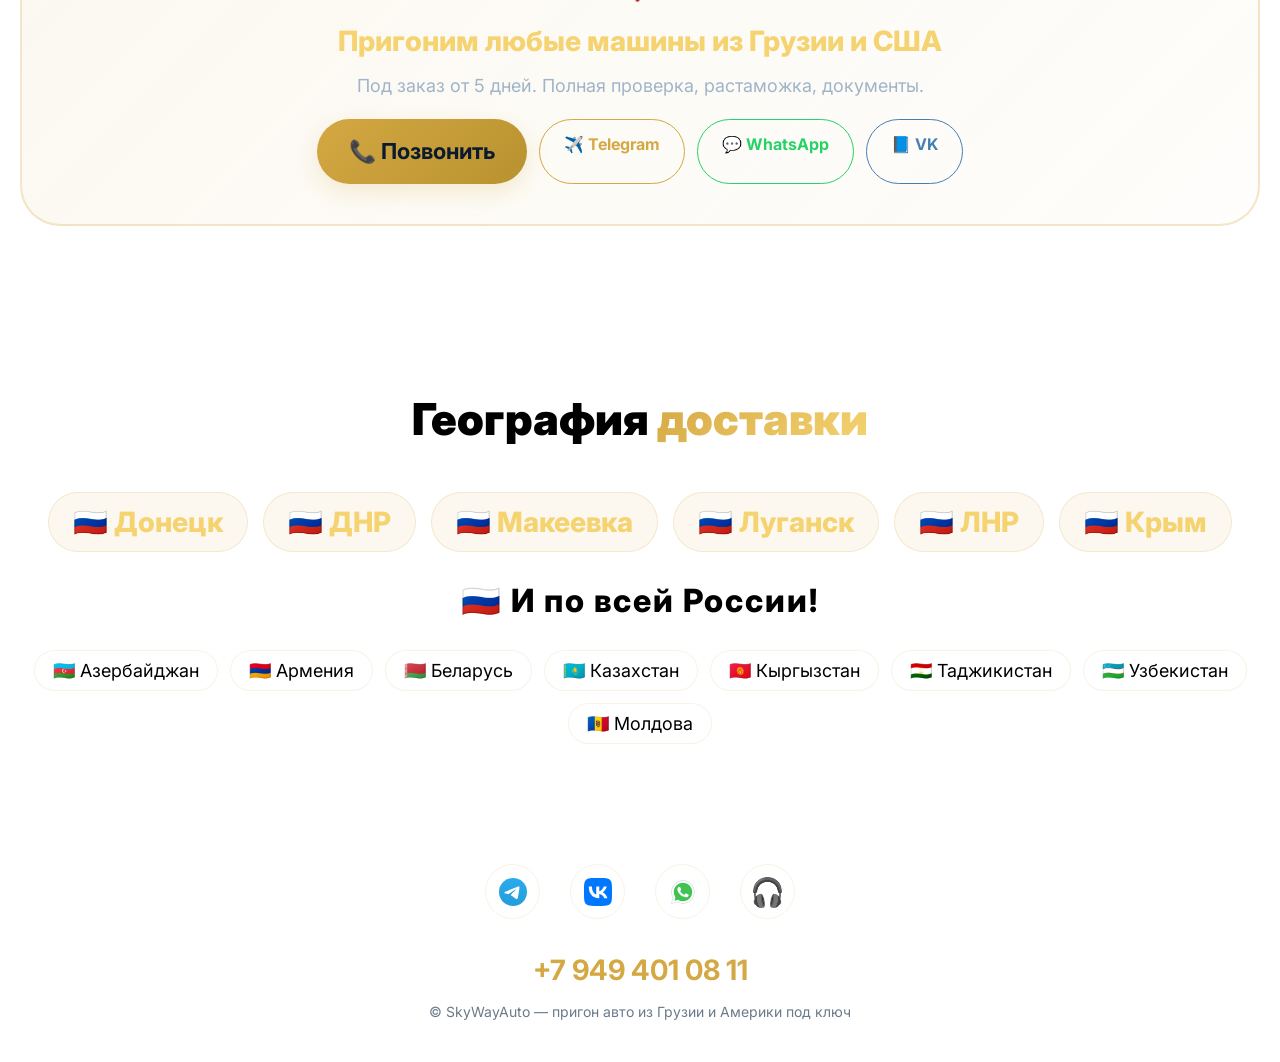
==== commit 6c52d7bb: "Update index.html" ====
--- a/index.html
+++ b/index.html
@@ -20,15 +20,6 @@
     <link href="https://fonts.googleapis.com/css2?family=Inter:opsz,wght@14..32,400;14..32,600;14..32,700;14..32,800;14..32,900&display=swap" rel="stylesheet">
 </head>
 <body>
-
-    <!-- Переключатель тем -->
-    <div class="theme-switcher">
-        <label class="switch">
-            <input type="checkbox" id="themeToggle">
-            <span class="slider round"></span>
-        </label>
-        <div class="theme-tooltip" id="themeTooltip">Тёмная тема</div>
-    </div>
 
     <!-- ===== HERO ===== -->
     <section class="hero">
--- a/style.css
+++ b/style.css
@@ -1,714 +1,289 @@
-* {
-    margin: 0;
-    padding: 0;
-    box-sizing: border-box;
-}
+/* ===== БАЗОВЫЕ СТИЛИ ===== */
+* { margin: 0; padding: 0; box-sizing: border-box; }
 
 body {
     font-family: 'Inter', sans-serif;
+    transition: background 0.4s, color 0.4s;
+    line-height: 1.5;
+    min-height: 100vh;
+}
+
+/* ===== ТЁМНАЯ ТЕМА (по умолчанию) ===== */
+body.dark {
     background: radial-gradient(circle at 20% 30%, #0b1a2e, #0f1f2f);
     color: #e8eef2;
-    line-height: 1.5;
-    min-height: 100vh;
-}
-
-.container {
-    max-width: 1280px;
-    margin: 0 auto;
-    padding: 0 20px;
-    text-align: center;
-}
+}
+
+body.dark .hero { background: linear-gradient(145deg, rgba(11,26,46,0.7), rgba(20,40,60,0.9)); border-bottom: 2px solid #d4a843; }
+body.dark .feature-card { background: rgba(255,255,255,0.04); border-color: #d4a84333; color: #e8eef2; }
+body.dark .order-block { background: rgba(255,255,255,0.04); border-color: #d4a84333; }
+body.dark .services { background: rgba(0,0,0,0.25); }
+body.dark .cars { background: rgba(0,0,0,0.15); }
+body.dark .car-card { background: rgba(255,255,255,0.04); border-color: #d4a84322; }
+body.dark .geo { background: rgba(0,0,0,0.12); }
+body.dark .footer { background: #070f18; border-top: 1px solid #d4a84322; }
+body.dark .footer-icon { background: rgba(255,255,255,0.04); border-color: #d4a84322; color: #e8eef2; }
+body.dark .modal-content { background: #0f1f2f; border-color: #d4a84344; }
+body.dark .support-bubble { background: #0f1f2f; border-color: #d4a84344; color: #e8eef2; }
+
+/* ===== СВЕТЛАЯ ТЕМА ===== */
+body.light {
+    background: #f5f8fa;
+    color: #0b1a2e;
+}
+
+body.light .hero { background: #ffffff; border-bottom: 2px solid #d4a843; }
+body.light .feature-card { background: #ffffff; border-color: #d4a84344; color: #0b1a2e; box-shadow: 0 2px 8px rgba(0,0,0,0.04); }
+body.light .order-block { background: #ffffff; border-color: #d4a84344; }
+body.light .services { background: #f0f3f5; }
+body.light .cars { background: #f5f8fa; }
+body.light .car-card { background: #ffffff; border-color: #d4a84344; }
+body.light .geo { background: #f0f3f5; }
+body.light .footer { background: #1e2f3a; border-top: 1px solid #d4a84322; }
+body.light .footer-icon { background: rgba(255,255,255,0.08); border-color: #d4a84344; color: #e8eef2; }
+body.light .modal-content { background: #ffffff; border-color: #d4a84344; color: #0b1a2e; }
+body.light .support-bubble { background: #ffffff; border-color: #d4a84344; color: #0b1a2e; }
+
+/* ===== ПЕРЕКЛЮЧАТЕЛЬ ТЕМ ===== */
+.theme-switcher {
+    position: fixed;
+    top: 20px;
+    right: 20px;
+    z-index: 999;
+    display: flex;
+    flex-direction: column;
+    align-items: center;
+    gap: 4px;
+}
+
+.switch {
+    position: relative;
+    display: inline-block;
+    width: 50px;
+    height: 26px;
+}
+
+.switch input { opacity: 0; width: 0; height: 0; }
+
+.slider {
+    position: absolute;
+    cursor: pointer;
+    top: 0; left: 0; right: 0; bottom: 0;
+    background: #ccc;
+    transition: .3s;
+    border-radius: 34px;
+}
+
+.slider:before {
+    position: absolute;
+    content: "";
+    height: 20px;
+    width: 20px;
+    left: 3px;
+    bottom: 3px;
+    background: white;
+    transition: .3s;
+    border-radius: 50%;
+}
+
+input:checked + .slider {
+    background: #d4a843;
+}
+
+input:checked + .slider:before {
+    transform: translateX(24px);
+}
+
+.theme-tooltip {
+    font-size: 12px;
+    background: rgba(0,0,0,0.8);
+    color: white;
+    padding: 4px 12px;
+    border-radius: 20px;
+    opacity: 0;
+    transition: opacity 0.3s;
+    pointer-events: none;
+    white-space: nowrap;
+}
+
+.theme-tooltip.show {
+    opacity: 1;
+}
+
+/* ===== КОНТЕЙНЕР ===== */
+.container { max-width: 1280px; margin: 0 auto; padding: 0 20px; text-align: center; }
 
 /* ===== HERO ===== */
-.hero {
-    padding: 60px 0 70px;
-    background: linear-gradient(145deg, rgba(11,26,46,0.7), rgba(20,40,60,0.9));
-    border-bottom: 2px solid #d4a843;
-}
-
-.main-logo {
-    width: 100px;
-    height: auto;
-    filter: drop-shadow(0 4px 15px rgba(212,168,67,0.3));
-}
-
-.hero-title {
-    font-size: 54px;
-    font-weight: 900;
-    margin: 20px 0 15px;
-}
-
-.hero-title span {
-    background: linear-gradient(135deg, #d4a843, #f5d371);
-    background-clip: text;
-    -webkit-background-clip: text;
-    color: transparent;
-}
-
-.slogan-rotator {
-    min-height: 80px;
-    margin: 15px 0 25px;
-}
-
-.slogan-text {
-    font-size: 26px;
-    font-weight: 700;
-    background: rgba(255,255,255,0.05);
-    backdrop-filter: blur(8px);
-    display: inline-block;
-    padding: 12px 30px;
-    border-radius: 60px;
-    border: 1px solid #d4a84344;
-    color: #f0f4f8;
-    box-shadow: 0 0 30px rgba(212,168,67,0.05);
-}
-
-.features-badge {
-    display: flex;
-    flex-wrap: wrap;
-    justify-content: center;
-    gap: 15px;
-    margin: 30px 0 35px;
-}
-
-.feature-card {
-    background: rgba(255,255,255,0.04);
-    backdrop-filter: blur(4px);
-    border: 1px solid #d4a84333;
-    padding: 12px 24px;
-    border-radius: 60px;
-    font-weight: 600;
-    font-size: 16px;
-    color: #e8eef2;
-    transition: all 0.3s ease;
-    cursor: default;
-}
-
-.feature-card:hover {
-    transform: translateY(-4px);
-    background: rgba(212,168,67,0.12);
-    border-color: #d4a843;
-    box-shadow: 0 8px 25px rgba(212,168,67,0.08);
-}
-
-.order-block {
-    background: rgba(255,255,255,0.04);
-    backdrop-filter: blur(12px);
-    padding: 32px 24px;
-    border-radius: 50px;
-    max-width: 550px;
-    margin: 0 auto;
-    border: 1px solid #d4a84333;
-}
-
-.price-min {
-    font-size: 24px;
-    font-weight: 700;
-    color: #d4a843;
-    margin-bottom: 20px;
-}
-
-.btn {
-    display: inline-block;
-    border: none;
-    font-weight: 700;
-    font-size: 26px;
-    padding: 18px 40px;
-    border-radius: 60px;
-    transition: all 0.3s ease;
-    text-decoration: none;
-    width: 100%;
-    max-width: 320px;
-    cursor: pointer;
-}
-
-.btn-primary {
-    background: linear-gradient(135deg, #d4a843, #b8922f);
-    color: #0b1a2e;
-    box-shadow: 0 8px 25px rgba(212,168,67,0.2);
-}
-
-.btn-primary:hover {
-    transform: scale(1.02);
-    box-shadow: 0 12px 35px rgba(212,168,67,0.35);
-}
-
-.phone-link {
-    font-size: 34px;
-    font-weight: 800;
-    color: #d4a843;
-    text-decoration: none;
-    background: rgba(255,255,255,0.04);
-    padding: 12px 30px;
-    border-radius: 60px;
-    display: inline-block;
-    border: 1px solid #d4a84344;
-    transition: all 0.3s ease;
-}
-
-.phone-link:hover {
-    background: rgba(212,168,67,0.08);
-    border-color: #d4a843;
-}
-
-.phone-hint {
-    display: block;
-    font-size: 14px;
-    color: #8a9aa8;
-    margin-top: 8px;
-}
-
-/* ===== SERVICES ===== */
-.services {
-    padding: 80px 0;
-    background: rgba(0,0,0,0.25);
-}
-
-.section-title {
-    font-size: 44px;
-    font-weight: 900;
-    margin-bottom: 40px;
-}
-
-.section-title span {
-    background: linear-gradient(135deg, #d4a843, #f5d371);
-    background-clip: text;
-    -webkit-background-clip: text;
-    color: transparent;
-}
-
-.services-grid {
-    display: grid;
-    grid-template-columns: repeat(auto-fit, minmax(180px, 1fr));
-    gap: 25px;
-}
-
-.service-card {
-    background: rgba(255,255,255,0.04);
-    backdrop-filter: blur(6px);
-    border: 1px solid #d4a84322;
-    border-radius: 30px;
-    padding: 25px 15px;
-    transition: all 0.3s ease;
-}
-
-.service-card:hover {
-    transform: translateY(-8px);
-    border-color: #d4a843;
-    box-shadow: 0 12px 35px rgba(212,168,67,0.05);
-}
-
-.service-card span {
-    font-size: 36px;
-    display: block;
-    margin-bottom: 10px;
-}
-
-.service-card h3 {
-    font-size: 20px;
-    font-weight: 700;
-    margin-bottom: 6px;
-    color: #f0f4f8;
-}
-
-.service-card p {
-    font-size: 14px;
-    color: #a0b4c8;
-}
-
-/* ===== CARS ===== */
-.cars {
-    padding: 80px 0;
-    background: rgba(0,0,0,0.15);
-}
-
-.cars-subtitle {
-    font-size: 20px;
-    color: #a0b4c8;
-    margin-bottom: 30px;
-}
+.hero { padding: 60px 0 70px; transition: 0.4s; }
+.main-logo { width: 100px; height: auto; filter: drop-shadow(0 4px 15px rgba(212,168,67,0.3)); }
+.hero-title { font-size: 54px; font-weight: 900; margin: 20px 0 15px; }
+.hero-title span { background: linear-gradient(135deg, #d4a843, #f5d371); background-clip: text; -webkit-background-clip: text; color: transparent; }
+
+.slogan-rotator { min-height: 80px; margin: 15px 0 25px; }
+.slogan-text { font-size: 26px; font-weight: 700; background: rgba(255,255,255,0.05); backdrop-filter: blur(8px); display: inline-block; padding: 12px 30px; border-radius: 60px; border: 1px solid #d4a84344; color: #f0f4f8; box-shadow: 0 0 30px rgba(212,168,67,0.05); }
+body.light .slogan-text { background: rgba(0,0,0,0.04); color: #0b1a2e; border-color: #d4a84344; }
+
+.features-badge { display: flex; flex-wrap: wrap; justify-content: center; gap: 15px; margin: 30px 0 35px; }
+.feature-card { padding: 12px 24px; border-radius: 60px; font-weight: 600; font-size: 16px; transition: all 0.3s ease; cursor: default; }
+.feature-card:hover { transform: translateY(-4px); background: rgba(212,168,67,0.12); border-color: #d4a843; box-shadow: 0 8px 25px rgba(212,168,67,0.08); }
+
+.order-block { padding: 32px 24px; border-radius: 50px; max-width: 450px; margin: 0 auto; border: 1px solid #d4a84333; transition: 0.4s; }
+.price-min { font-size: 24px; font-weight: 700; color: #d4a843; margin-bottom: 20px; }
+
+.btn { display: inline-block; border: none; font-weight: 700; font-size: 22px; padding: 16px 32px; border-radius: 60px; transition: all 0.3s ease; text-decoration: none; cursor: pointer; }
+.btn-primary { background: linear-gradient(135deg, #d4a843, #b8922f); color: #0b1a2e; box-shadow: 0 8px 25px rgba(212,168,67,0.2); }
+.btn-primary:hover { transform: scale(1.02); box-shadow: 0 12px 35px rgba(212,168,67,0.35); }
+.btn-secondary { background: transparent; border: 1px solid #d4a843; color: #d4a843; padding: 12px 24px; font-size: 16px; }
+.btn-secondary:hover { background: rgba(212,168,67,0.08); transform: scale(1.02); }
+.btn-secondary.whatsapp { border-color: #25D366; color: #25D366; }
+.btn-secondary.whatsapp:hover { background: rgba(37,211,102,0.08); }
+.btn-secondary.vk-btn { border-color: #4680b2; color: #4680b2; }
+.btn-secondary.vk-btn:hover { background: rgba(70,128,178,0.08); }
+
+/* ===== УСЛУГИ ===== */
+.services { padding: 80px 0; transition: 0.4s; }
+.section-title { font-size: 44px; font-weight: 900; margin-bottom: 40px; }
+.section-title span { background: linear-gradient(135deg, #d4a843, #f5d371); background-clip: text; -webkit-background-clip: text; color: transparent; }
+
+.services-grid { display: grid; grid-template-columns: repeat(auto-fit, minmax(180px, 1fr)); gap: 25px; }
+.service-card { background: rgba(255,255,255,0.04); backdrop-filter: blur(6px); border: 1px solid #d4a84322; border-radius: 30px; padding: 25px 15px; transition: all 0.3s ease; }
+body.light .service-card { background: #ffffff; border-color: #d4a84322; }
+.service-card:hover { transform: translateY(-8px); border-color: #d4a843; }
+.service-card span { font-size: 36px; display: block; margin-bottom: 10px; }
+.service-card h3 { font-size: 20px; font-weight: 700; margin-bottom: 6px; }
+.service-card p { font-size: 14px; color: #a0b4c8; }
+body.light .service-card p { color: #4a5a6a; }
 
 /* ===== КАРУСЕЛЬ ===== */
-.carousel-wrapper {
-    position: relative;
-    display: flex;
-    align-items: center;
-    justify-content: center;
-    gap: 10px;
-    margin: 30px 0;
-}
-
-.carousel-container {
-    overflow: hidden;
-    width: 100%;
-    max-width: 1100px;
-    border-radius: 30px;
-}
-
-.carousel-track {
-    display: flex;
-    transition: transform 0.5s cubic-bezier(0.25, 0.46, 0.45, 0.94);
-    gap: 25px;
-    padding: 10px 0;
-}
-
-.car-card {
-    min-width: 300px;
-    flex: 0 0 300px;
-    background: rgba(255,255,255,0.04);
-    backdrop-filter: blur(6px);
-    border: 1px solid #d4a84322;
-    border-radius: 30px;
-    overflow: hidden;
-    transition: all 0.3s ease;
-    cursor: pointer;
-}
-
-.car-card:hover {
-    transform: translateY(-8px);
-    border-color: #d4a843;
-    box-shadow: 0 15px 40px rgba(212,168,67,0.08);
-}
-
-.car-card img {
-    width: 100%;
-    height: 200px;
-    object-fit: cover;
-    display: block;
-}
-
-.car-card-body {
-    padding: 20px;
-    text-align: left;
-}
-
-.car-card-body h3 {
-    font-size: 20px;
-    font-weight: 700;
-    color: #f0f4f8;
-    margin-bottom: 4px;
-}
-
-.car-card-body .year-mileage {
-    font-size: 14px;
-    color: #a0b4c8;
-    margin-bottom: 6px;
-}
-
-.car-card-body .engine-drive {
-    font-size: 14px;
-    color: #c8d8e8;
-    margin-bottom: 8px;
-}
-
-.car-card-body .specs {
-    font-size: 13px;
-    color: #8a9aa8;
-    margin-bottom: 12px;
-    line-height: 1.4;
-}
-
-.car-card-body .price-tag {
-    font-size: 22px;
-    font-weight: 800;
-    color: #d4a843;
-    margin-bottom: 10px;
-}
-
-.car-card-body .car-phone {
-    display: inline-block;
-    font-size: 18px;
-    font-weight: 700;
-    color: #f0f4f8;
-    text-decoration: none;
-    background: rgba(212,168,67,0.12);
-    padding: 8px 18px;
-    border-radius: 60px;
-    border: 1px solid #d4a84344;
-    transition: all 0.3s ease;
-}
-
-.car-card-body .car-phone:hover {
-    background: rgba(212,168,67,0.2);
-    border-color: #d4a843;
-}
+.cars { padding: 80px 0; transition: 0.4s; }
+.cars-subtitle { font-size: 20px; color: #a0b4c8; margin-bottom: 30px; }
+body.light .cars-subtitle { color: #4a5a6a; }
+
+.carousel-wrapper { position: relative; display: flex; align-items: center; justify-content: center; gap: 10px; margin: 30px 0; }
+.carousel-container { overflow: hidden; width: 100%; max-width: 1100px; border-radius: 30px; }
+.carousel-track { display: flex; transition: transform 0.5s cubic-bezier(0.25, 0.46, 0.45, 0.94); gap: 25px; padding: 10px 0; }
+
+.car-card { min-width: 300px; flex: 0 0 300px; background: rgba(255,255,255,0.04); backdrop-filter: blur(6px); border: 1px solid #d4a84322; border-radius: 30px; overflow: hidden; transition: all 0.3s ease; cursor: pointer; }
+body.light .car-card { background: #ffffff; border-color: #d4a84322; }
+.car-card:hover { transform: translateY(-8px); border-color: #d4a843; box-shadow: 0 15px 40px rgba(212,168,67,0.08); }
+.car-card img { width: 100%; height: 200px; object-fit: cover; display: block; }
+.car-card-body { padding: 20px; text-align: left; }
+.car-card-body h3 { font-size: 20px; font-weight: 700; margin-bottom: 4px; }
+.car-card-body .year-mileage { font-size: 14px; color: #a0b4c8; margin-bottom: 6px; }
+body.light .car-card-body .year-mileage { color: #6a7a8a; }
+.car-card-body .engine-drive { font-size: 14px; color: #c8d8e8; margin-bottom: 8px; }
+body.light .car-card-body .engine-drive { color: #3a4a5a; }
+.car-card-body .specs { font-size: 13px; color: #8a9aa8; margin-bottom: 12px; line-height: 1.4; }
+body.light .car-card-body .specs { color: #5a6a7a; }
+.car-card-body .price-tag { font-size: 22px; font-weight: 800; color: #d4a843; margin-bottom: 10px; }
+.car-card-body .car-phone { display: inline-block; font-size: 18px; font-weight: 700; color: #f0f4f8; text-decoration: none; background: rgba(212,168,67,0.12); padding: 8px 18px; border-radius: 60px; border: 1px solid #d4a84344; transition: all 0.3s ease; }
+body.light .car-card-body .car-phone { color: #0b1a2e; }
+.car-card-body .car-phone:hover { background: rgba(212,168,67,0.2); border-color: #d4a843; }
 
 .carousel-btn {
     background: rgba(212,168,67,0.12);
     border: 1px solid #d4a84344;
     color: #f0f4f8;
-    font-size: 32px;
-    width: 50px;
-    height: 50px;
+    font-size: 28px;
+    width: 48px;
+    height: 48px;
     border-radius: 50%;
     cursor: pointer;
     transition: all 0.3s ease;
     flex-shrink: 0;
-}
-
-.carousel-btn:hover {
-    background: rgba(212,168,67,0.25);
-    border-color: #d4a843;
-    transform: scale(1.05);
-}
-
-/* ===== БЛОК "ПРИГОНИМ ПОД ЗАКАЗ" ===== */
-.order-custom {
-    margin: 40px 0 20px;
-    padding: 40px 30px;
-    background: linear-gradient(135deg, rgba(212,168,67,0.08), rgba(212,168,67,0.02));
-    border: 2px solid #d4a84344;
-    border-radius: 40px;
-    text-align: center;
-}
-
-.order-custom-content .order-icon {
-    font-size: 48px;
-    display: block;
-    margin-bottom: 10px;
-}
-
-.order-custom-content h3 {
-    font-size: 28px;
-    font-weight: 800;
-    color: #f5d371;
-    margin-bottom: 10px;
-}
-
-.order-custom-content p {
-    font-size: 18px;
-    color: #a0b4c8;
-    margin-bottom: 20px;
-}
-
-.order-custom-contacts {
-    display: flex;
-    flex-wrap: wrap;
-    justify-content: center;
-    gap: 15px;
-}
-
-.btn-secondary {
-    background: transparent;
-    border: 1px solid #d4a843;
-    color: #d4a843;
-    padding: 14px 30px;
-    border-radius: 60px;
-    font-weight: 700;
-    font-size: 18px;
-    text-decoration: none;
-    transition: all 0.3s ease;
-}
-
-.btn-secondary:hover {
-    background: rgba(212,168,67,0.08);
-    transform: scale(1.02);
-}
-
-.cars-note {
-    margin-top: 30px;
-    font-size: 16px;
-    color: #8a9aa8;
-    border-top: 1px solid #d4a84322;
-    padding-top: 25px;
-}
-
-/* ===== CALCULATOR ===== */
-.calculator {
-    padding: 80px 0;
-    background: rgba(0,0,0,0.2);
-}
-
-.calc-block {
-    max-width: 550px;
-    margin: 0 auto;
-    background: rgba(255,255,255,0.04);
-    backdrop-filter: blur(8px);
-    border: 1px solid #d4a84322;
-    border-radius: 40px;
-    padding: 40px 30px;
-}
-
-.calc-group {
-    margin-bottom: 25px;
-    text-align: left;
-}
-
-.calc-group label {
-    font-weight: 600;
-    font-size: 18px;
-    display: block;
-    margin-bottom: 8px;
-    color: #c8d8e8;
-}
-
-.calc-group select {
-    width: 100%;
-    padding: 14px;
-    border-radius: 30px;
-    background: rgba(255,255,255,0.06);
-    border: 1px solid #d4a84344;
-    color: #e8eef2;
-    font-size: 18px;
-    outline: none;
-    transition: 0.3s;
-}
-
-.calc-group select:focus {
-    border-color: #d4a843;
-}
-
-.calc-group input[type="range"] {
-    width: 100%;
-    accent-color: #d4a843;
-    background: transparent;
-}
-
-.calc-range-labels {
-    display: flex;
-    justify-content: space-between;
-    font-size: 14px;
-    color: #8a9aa8;
-    margin-top: 4px;
-}
-
-.calc-result {
-    margin-top: 20px;
-    padding: 20px;
-    background: rgba(212,168,67,0.06);
-    border-radius: 30px;
-    border: 1px solid #d4a84333;
-}
-
-.calc-result p {
-    font-size: 20px;
-    font-weight: 600;
-}
-
-.calc-result strong {
-    color: #d4a843;
-    font-size: 24px;
-}
-
-.calc-hint {
-    font-size: 14px !important;
-    font-weight: 400 !important;
-    color: #8a9aa8;
-    margin-top: 6px;
-}
-
-/* ===== GEO ===== */
-.geo {
-    padding: 80px 0;
-    background: rgba(0,0,0,0.12);
-}
-
-.geo-main {
-    display: flex;
-    flex-wrap: wrap;
-    justify-content: center;
-    gap: 15px;
-    font-size: 28px;
-    font-weight: 800;
-    margin-bottom: 25px;
-    color: #f5d371;
-}
-
-.geo-main span {
-    background: rgba(212,168,67,0.08);
-    padding: 8px 24px;
-    border-radius: 60px;
-    border: 1px solid #d4a84333;
-}
-
-.geo-russia {
-    font-size: 32px;
-    font-weight: 800;
-    color: #f0f4f8;
-    margin-bottom: 25px;
-    letter-spacing: 2px;
-}
-
-.geo-countries {
-    display: flex;
-    flex-wrap: wrap;
-    justify-content: center;
-    gap: 12px;
-    font-size: 18px;
-}
-
-.geo-countries span {
-    background: rgba(255,255,255,0.04);
-    padding: 6px 18px;
-    border-radius: 60px;
-    border: 1px solid #d4a84322;
-    transition: 0.3s;
-}
-
-.geo-countries span:hover {
-    border-color: #d4a843;
-    background: rgba(212,168,67,0.06);
-}
-
-/* ===== FOOTER ===== */
-.footer {
-    background: #070f18;
-    padding: 40px 0;
-    border-top: 1px solid #d4a84322;
-}
-
-.footer-icons {
-    display: flex;
-    justify-content: center;
-    gap: 30px;
-    margin-bottom: 20px;
-}
-
-.footer-icon {
-    background: rgba(255,255,255,0.04);
-    width: 55px;
-    height: 55px;
-    border-radius: 50%;
     display: flex;
     align-items: center;
     justify-content: center;
-    text-decoration: none;
-    color: #e8eef2;
-    font-size: 28px;
-    transition: all 0.3s ease;
-    border: 1px solid #d4a84322;
-}
-
-.footer-icon:hover {
-    transform: scale(1.1);
-    border-color: #d4a843;
-    background: rgba(212,168,67,0.08);
-}
-
-.social-logo {
-    width: 28px;
-    height: 28px;
-    display: block;
-    object-fit: contain;
-    filter: brightness(0) invert(1);
-}
-
-.footer-phone {
-    font-size: 28px;
-    font-weight: 700;
-    color: #d4a843;
-    text-decoration: none;
-    display: inline-block;
-    margin: 10px 0;
-}
-
-.small {
-    font-size: 14px;
-    color: #6a7a8a;
-}
-
-/* ===== MODAL ===== */
-.modal {
-    display: none;
-    position: fixed;
-    z-index: 200;
-    left: 0;
-    top: 0;
-    width: 100%;
-    height: 100%;
-    background: rgba(0,0,0,0.8);
-    align-items: center;
-    justify-content: center;
-}
-
-.modal-content {
-    background: #0f1f2f;
-    padding: 30px;
-    border-radius: 40px;
-    max-width: 480px;
-    width: 92%;
-    text-align: center;
-    border: 1px solid #d4a84344;
-    position: relative;
-}
-
-.close {
-    position: absolute;
-    top: 12px;
-    right: 20px;
-    font-size: 32px;
-    color: #a0b4c8;
-    cursor: pointer;
-}
-
-/* ===== SUPPORT CIRCLE ===== */
-.support-circle {
-    position: fixed;
-    bottom: 20px;
-    right: 20px;
-    z-index: 100;
-    cursor: pointer;
-    display: none;
-}
-
-.support-icon {
-    background: linear-gradient(135deg, #d4a843, #b8922f);
-    width: 60px;
-    height: 60px;
-    border-radius: 50%;
-    display: flex;
-    align-items: center;
-    justify-content: center;
-    font-size: 30px;
-    box-shadow: 0 8px 30px rgba(212,168,67,0.2);
-    transition: 0.3s;
-}
-
-.support-icon:hover {
-    transform: scale(1.05);
-}
-
-.support-bubble {
-    position: absolute;
-    bottom: 72px;
-    right: 0;
-    background: #0f1f2f;
-    padding: 12px 18px;
-    border-radius: 20px;
-    font-size: 14px;
-    font-weight: 500;
-    max-width: 260px;
-    border: 1px solid #d4a84344;
-    color: #e8eef2;
-    box-shadow: 0 8px 30px rgba(0,0,0,0.4);
-}
-
-/* ===== ADAPTIVE ===== */
+    line-height: 1;
+}
+body.light .carousel-btn { color: #0b1a2e; border-color: #d4a84344; }
+.carousel-btn:hover { background: rgba(212,168,67,0.25); border-color: #d4a843; transform: scale(1.05); }
+
+/* ===== ПРИГОНИМ ПОД ЗАКАЗ ===== */
+.order-custom { margin: 40px 0 0; padding: 40px 30px; background: linear-gradient(135deg, rgba(212,168,67,0.08), rgba(212,168,67,0.02)); border: 2px solid #d4a84344; border-radius: 40px; text-align: center; }
+body.light .order-custom { background: #ffffff; border-color: #d4a84344; }
+.order-custom-content .order-icon { font-size: 48px; display: block; margin-bottom: 10px; }
+.order-custom-content h3 { font-size: 28px; font-weight: 800; color: #f5d371; margin-bottom: 10px; }
+body.light .order-custom-content h3 { color: #b8922f; }
+.order-custom-content p { font-size: 18px; color: #a0b4c8; margin-bottom: 20px; }
+body.light .order-custom-content p { color: #4a5a6a; }
+.order-custom-contacts { display: flex; flex-wrap: wrap; justify-content: center; gap: 12px; }
+
+/* ===== ГЕОГРАФИЯ ===== */
+.geo { padding: 80px 0; transition: 0.4s; }
+.geo-main { display: flex; flex-wrap: wrap; justify-content: center; gap: 15px; font-size: 28px; font-weight: 800; margin-bottom: 25px; color: #f5d371; }
+body.light .geo-main { color: #b8922f; }
+.geo-main span { background: rgba(212,168,67,0.08); padding: 8px 24px; border-radius: 60px; border: 1px solid #d4a84333; }
+.geo-russia { font-size: 32px; font-weight: 800; margin-bottom: 25px; letter-spacing: 2px; }
+.geo-countries { display: flex; flex-wrap: wrap; justify-content: center; gap: 12px; font-size: 18px; }
+.geo-countries span { background: rgba(255,255,255,0.04); padding: 6px 18px; border-radius: 60px; border: 1px solid #d4a84322; transition: 0.3s; }
+body.light .geo-countries span { background: #f0f3f5; border-color: #d4a84322; }
+.geo-countries span:hover { border-color: #d4a843; background: rgba(212,168,67,0.06); }
+
+/* ===== ФУТЕР ===== */
+.footer { padding: 40px 0; transition: 0.4s; }
+.footer-icons { display: flex; justify-content: center; gap: 30px; margin-bottom: 20px; }
+.footer-icon { width: 55px; height: 55px; border-radius: 50%; display: flex; align-items: center; justify-content: center; text-decoration: none; font-size: 28px; transition: all 0.3s ease; border: 1px solid #d4a84322; }
+.footer-icon:hover { transform: scale(1.1); border-color: #d4a843; background: rgba(212,168,67,0.08); }
+.social-logo { width: 28px; height: 28px; display: block; object-fit: contain; filter: none; }
+body.light .social-logo { filter: brightness(0.8) invert(0); }
+.footer-phone { font-size: 28px; font-weight: 700; color: #d4a843; text-decoration: none; display: inline-block; margin: 10px 0; }
+.small { font-size: 14px; color: #6a7a8a; }
+
+/* ===== МОДАЛКА ===== */
+.modal { display: none; position: fixed; z-index: 200; left: 0; top: 0; width: 100%; height: 100%; background: rgba(0,0,0,0.8); align-items: center; justify-content: center; }
+.modal-content { padding: 30px; border-radius: 40px; max-width: 420px; width: 92%; text-align: center; border: 1px solid #d4a84344; position: relative; transition: 0.4s; }
+.close { position: absolute; top: 12px; right: 20px; font-size: 32px; color: #a0b4c8; cursor: pointer; }
+.modal-buttons { display: flex; flex-direction: column; gap: 12px; margin-top: 20px; }
+.modal-option { padding: 14px; border-radius: 50px; font-size: 18px; font-weight: 700; text-decoration: none; display: block; border: none; cursor: pointer; transition: 0.2s; }
+.modal-option:hover { transform: scale(1.02); }
+.modal-option.phone { background: #25D366; color: white; }
+.modal-option.telegram { background: #27ae60; color: white; }
+.modal-option.whatsapp { background: #25D366; color: white; }
+.modal-option.vk { background: #4680b2; color: white; }
+
+/* ===== ПОДДЕРЖКА ===== */
+.support-circle { position: fixed; bottom: 20px; right: 20px; z-index: 100; cursor: pointer; display: none; }
+.support-icon { background: linear-gradient(135deg, #d4a843, #b8922f); width: 60px; height: 60px; border-radius: 50%; display: flex; align-items: center; justify-content: center; font-size: 30px; box-shadow: 0 8px 30px rgba(212,168,67,0.2); transition: 0.3s; }
+.support-icon:hover { transform: scale(1.05); }
+.support-bubble { position: absolute; bottom: 72px; right: 0; padding: 12px 18px; border-radius: 20px; font-size: 14px; font-weight: 500; max-width: 260px; border: 1px solid #d4a84344; box-shadow: 0 8px 30px rgba(0,0,0,0.4); }
+
+/* ===== АДАПТИВ ===== */
+@media (max-width: 1024px) {
+    .car-card { min-width: 280px; flex: 0 0 280px; }
+}
+
 @media (max-width: 768px) {
     .hero-title { font-size: 34px; }
     .slogan-text { font-size: 18px; padding: 10px 20px; }
-    .phone-link { font-size: 24px; }
     .section-title { font-size: 32px; }
     .geo-main { font-size: 20px; }
     .geo-main span { padding: 6px 16px; }
-    .calc-block { padding: 25px 18px; }
     .features-badge { gap: 10px; }
     .feature-card { font-size: 14px; padding: 10px 18px; }
     .services-grid { grid-template-columns: repeat(2, 1fr); }
     .footer-icon { width: 48px; height: 48px; font-size: 22px; }
     .support-bubble { max-width: 200px; font-size: 12px; }
     .car-card { min-width: 260px; flex: 0 0 260px; }
-    .carousel-btn { width: 40px; height: 40px; font-size: 24px; }
+    .carousel-btn { width: 40px; height: 40px; font-size: 22px; }
     .order-custom { padding: 25px 18px; }
     .order-custom-content h3 { font-size: 22px; }
     .order-custom-content p { font-size: 16px; }
-    .btn-secondary { font-size: 16px; padding: 12px 24px; }
+    .btn-secondary { font-size: 14px; padding: 10px 18px; }
 }
 
 @media (max-width: 550px) {
-    .car-card { min-width: 220px; flex: 0 0 220px; }
-    .carousel-btn { width: 34px; height: 34px; font-size: 20px; }
-    .geo-main { font-size: 16px; gap: 10px; }
+    .car-card { min-width: 100%; flex: 0 0 100%; }
+    .carousel-btn { width: 36px; height: 36px; font-size: 18px; }
+    .geo-main { font-size: 16px; gap: 8px; }
+    .geo-main span { padding: 4px 12px; }
     .geo-russia { font-size: 24px; }
     .geo-countries { font-size: 14px; gap: 8px; }
-}
+    .order-custom-contacts { flex-direction: column; align-items: center; }
+    .btn-secondary { width: 100%; max-width: 280px; text-align: center; }
+    .footer-icons { gap: 16px; }
+    .footer-icon { width: 44px; height: 44px; font-size: 20px; }
+    .social-logo { width: 22px; height: 22px; }
+    .theme-switcher { top: 12px; right: 12px; }
+    .modal-content { padding: 20px; }
+}
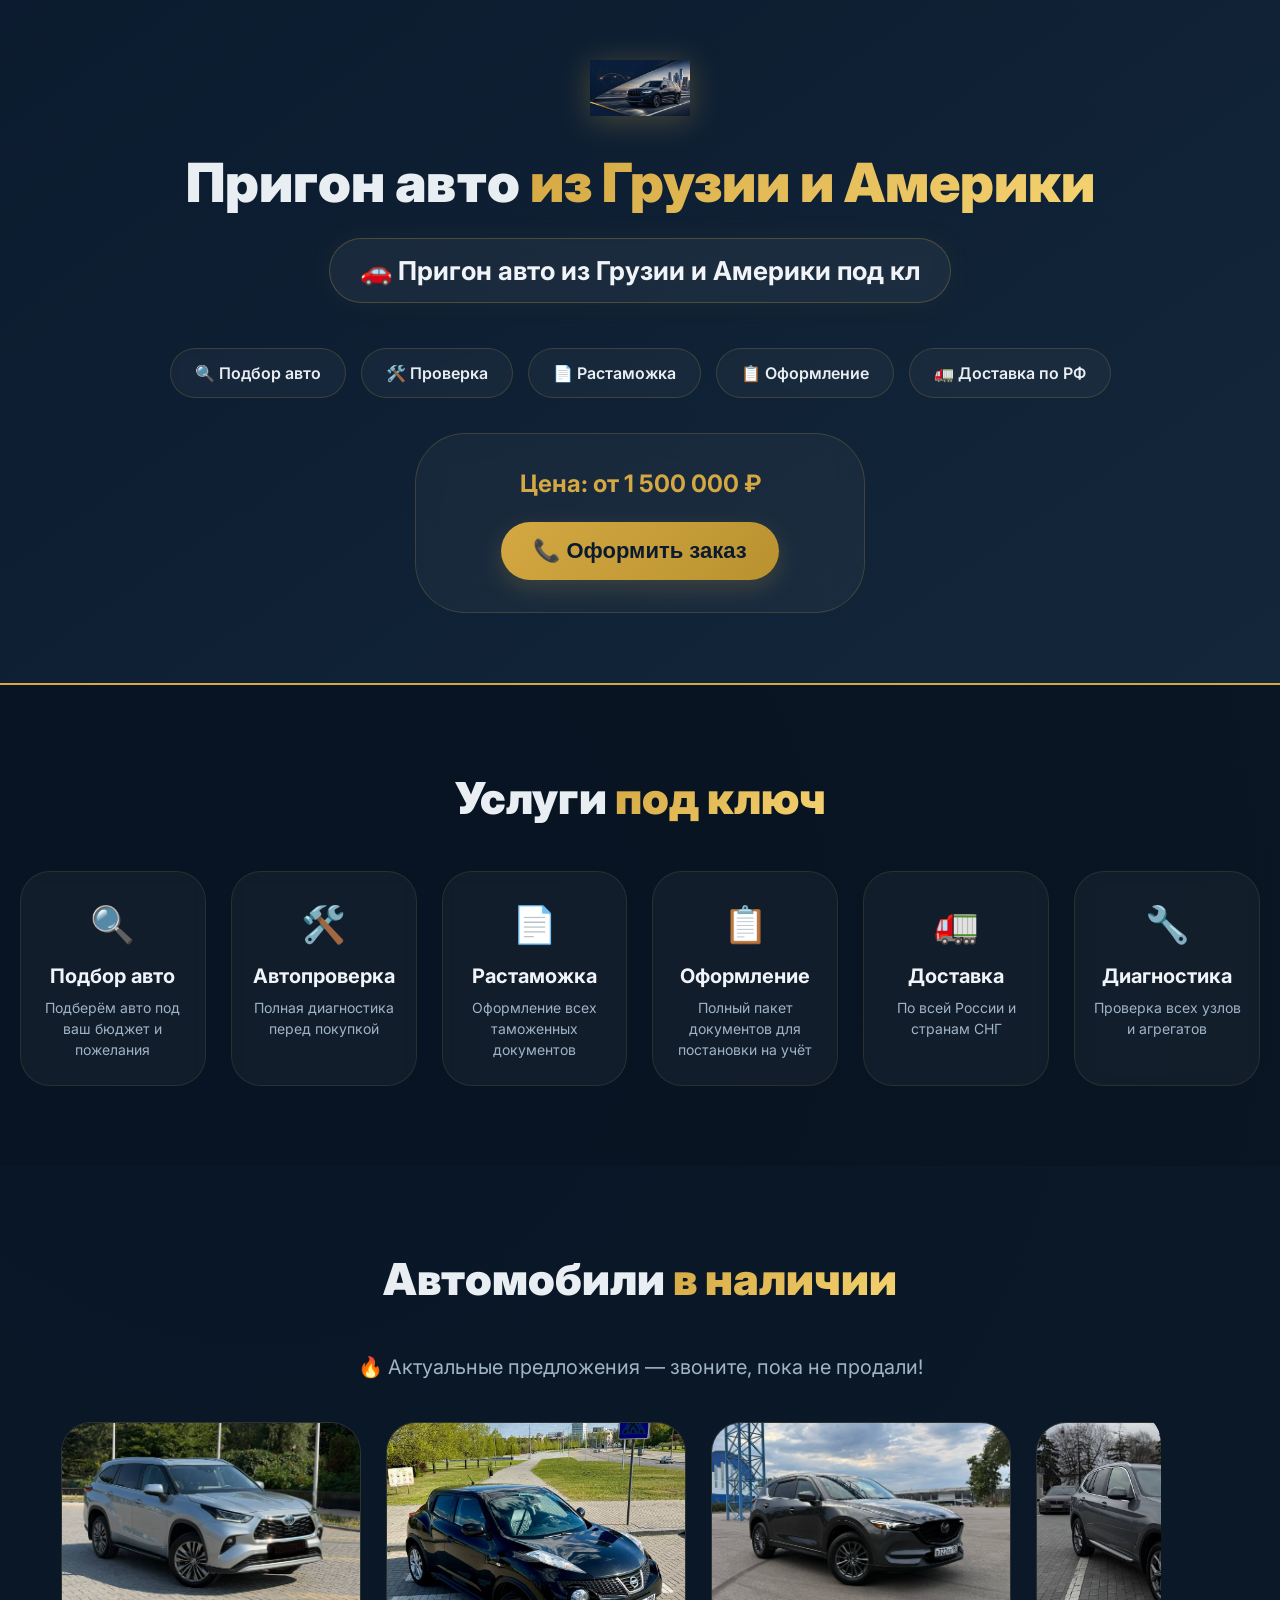
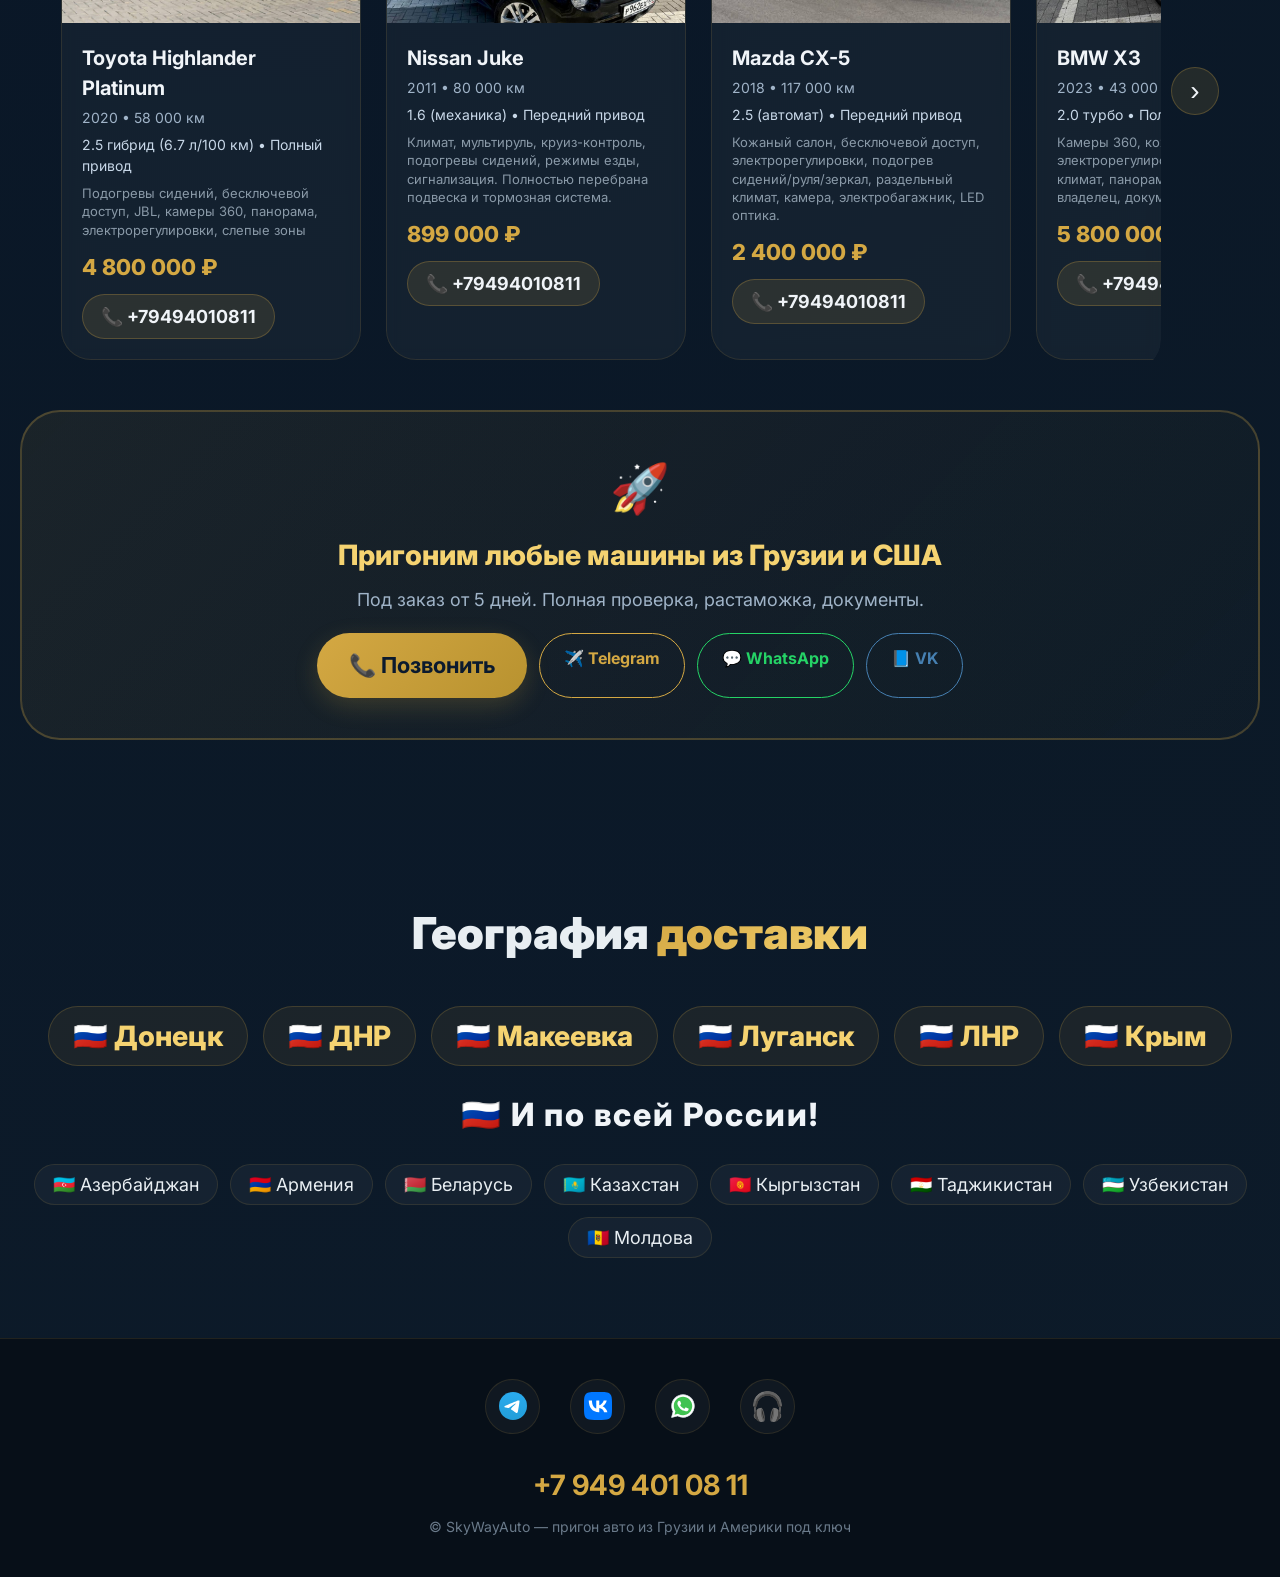
==== commit e1085c30: "Update index.html" ====
--- a/index.html
+++ b/index.html
@@ -86,7 +86,7 @@
                         <a href="tel:+79494010811" class="btn btn-primary">📞 Позвонить</a>
                         <a href="https://t.me/ZaharSok" target="_blank" class="btn btn-secondary">✈️ Telegram</a>
                         <a href="https://wa.me/79494010811" target="_blank" class="btn btn-secondary whatsapp">💬 WhatsApp</a>
-                        <a href="#" class="btn btn-secondary vk-btn">📘 VK</a>
+                        <a href="https://vk.ru/sahar454" class="btn btn-secondary vk-btn">📘 VK</a>
                     </div>
                 </div>
             </div>
@@ -122,7 +122,7 @@
                 <a href="https://t.me/ZaharSok" target="_blank" class="footer-icon" title="Telegram">
                     <img src="logotg.svg" alt="Telegram" class="social-logo">
                 </a>
-                <a href="#" class="footer-icon" title="VK">
+                <a href="https://vk.ru/sahar454" class="footer-icon" title="VK">
                     <img src="logovk.svg" alt="VK" class="social-logo">
                 </a>
                 <a href="https://wa.me/79494010811" target="_blank" class="footer-icon" title="WhatsApp">
@@ -144,7 +144,7 @@
                 <a href="tel:+79494010811" class="modal-option phone">📞 +7 949 401 08 11</a>
                 <a href="https://t.me/ZaharSok" target="_blank" class="modal-option telegram">✈️ Telegram</a>
                 <a href="https://wa.me/79494010811" target="_blank" class="modal-option whatsapp">💬 WhatsApp</a>
-                <a href="#" class="modal-option vk">📘 VK</a>
+                <a href="https://vk.ru/sahar454" class="modal-option vk">📘 VK</a>
             </div>
         </div>
     </div>
--- a/style.css
+++ b/style.css
@@ -1,133 +1,29 @@
-/* ===== БАЗОВЫЕ СТИЛИ ===== */
 * { margin: 0; padding: 0; box-sizing: border-box; }
 
 body {
     font-family: 'Inter', sans-serif;
-    transition: background 0.4s, color 0.4s;
+    background: radial-gradient(circle at 20% 30%, #0b1a2e, #0f1f2f);
+    color: #e8eef2;
     line-height: 1.5;
     min-height: 100vh;
 }
 
-/* ===== ТЁМНАЯ ТЕМА (по умолчанию) ===== */
-body.dark {
-    background: radial-gradient(circle at 20% 30%, #0b1a2e, #0f1f2f);
-    color: #e8eef2;
-}
-
-body.dark .hero { background: linear-gradient(145deg, rgba(11,26,46,0.7), rgba(20,40,60,0.9)); border-bottom: 2px solid #d4a843; }
-body.dark .feature-card { background: rgba(255,255,255,0.04); border-color: #d4a84333; color: #e8eef2; }
-body.dark .order-block { background: rgba(255,255,255,0.04); border-color: #d4a84333; }
-body.dark .services { background: rgba(0,0,0,0.25); }
-body.dark .cars { background: rgba(0,0,0,0.15); }
-body.dark .car-card { background: rgba(255,255,255,0.04); border-color: #d4a84322; }
-body.dark .geo { background: rgba(0,0,0,0.12); }
-body.dark .footer { background: #070f18; border-top: 1px solid #d4a84322; }
-body.dark .footer-icon { background: rgba(255,255,255,0.04); border-color: #d4a84322; color: #e8eef2; }
-body.dark .modal-content { background: #0f1f2f; border-color: #d4a84344; }
-body.dark .support-bubble { background: #0f1f2f; border-color: #d4a84344; color: #e8eef2; }
-
-/* ===== СВЕТЛАЯ ТЕМА ===== */
-body.light {
-    background: #f5f8fa;
-    color: #0b1a2e;
-}
-
-body.light .hero { background: #ffffff; border-bottom: 2px solid #d4a843; }
-body.light .feature-card { background: #ffffff; border-color: #d4a84344; color: #0b1a2e; box-shadow: 0 2px 8px rgba(0,0,0,0.04); }
-body.light .order-block { background: #ffffff; border-color: #d4a84344; }
-body.light .services { background: #f0f3f5; }
-body.light .cars { background: #f5f8fa; }
-body.light .car-card { background: #ffffff; border-color: #d4a84344; }
-body.light .geo { background: #f0f3f5; }
-body.light .footer { background: #1e2f3a; border-top: 1px solid #d4a84322; }
-body.light .footer-icon { background: rgba(255,255,255,0.08); border-color: #d4a84344; color: #e8eef2; }
-body.light .modal-content { background: #ffffff; border-color: #d4a84344; color: #0b1a2e; }
-body.light .support-bubble { background: #ffffff; border-color: #d4a84344; color: #0b1a2e; }
-
-/* ===== ПЕРЕКЛЮЧАТЕЛЬ ТЕМ ===== */
-.theme-switcher {
-    position: fixed;
-    top: 20px;
-    right: 20px;
-    z-index: 999;
-    display: flex;
-    flex-direction: column;
-    align-items: center;
-    gap: 4px;
-}
-
-.switch {
-    position: relative;
-    display: inline-block;
-    width: 50px;
-    height: 26px;
-}
-
-.switch input { opacity: 0; width: 0; height: 0; }
-
-.slider {
-    position: absolute;
-    cursor: pointer;
-    top: 0; left: 0; right: 0; bottom: 0;
-    background: #ccc;
-    transition: .3s;
-    border-radius: 34px;
-}
-
-.slider:before {
-    position: absolute;
-    content: "";
-    height: 20px;
-    width: 20px;
-    left: 3px;
-    bottom: 3px;
-    background: white;
-    transition: .3s;
-    border-radius: 50%;
-}
-
-input:checked + .slider {
-    background: #d4a843;
-}
-
-input:checked + .slider:before {
-    transform: translateX(24px);
-}
-
-.theme-tooltip {
-    font-size: 12px;
-    background: rgba(0,0,0,0.8);
-    color: white;
-    padding: 4px 12px;
-    border-radius: 20px;
-    opacity: 0;
-    transition: opacity 0.3s;
-    pointer-events: none;
-    white-space: nowrap;
-}
-
-.theme-tooltip.show {
-    opacity: 1;
-}
-
-/* ===== КОНТЕЙНЕР ===== */
 .container { max-width: 1280px; margin: 0 auto; padding: 0 20px; text-align: center; }
 
 /* ===== HERO ===== */
-.hero { padding: 60px 0 70px; transition: 0.4s; }
+.hero { padding: 60px 0 70px; background: linear-gradient(145deg, rgba(11,26,46,0.7), rgba(20,40,60,0.9)); border-bottom: 2px solid #d4a843; }
 .main-logo { width: 100px; height: auto; filter: drop-shadow(0 4px 15px rgba(212,168,67,0.3)); }
 .hero-title { font-size: 54px; font-weight: 900; margin: 20px 0 15px; }
 .hero-title span { background: linear-gradient(135deg, #d4a843, #f5d371); background-clip: text; -webkit-background-clip: text; color: transparent; }
 
 .slogan-rotator { min-height: 80px; margin: 15px 0 25px; }
 .slogan-text { font-size: 26px; font-weight: 700; background: rgba(255,255,255,0.05); backdrop-filter: blur(8px); display: inline-block; padding: 12px 30px; border-radius: 60px; border: 1px solid #d4a84344; color: #f0f4f8; box-shadow: 0 0 30px rgba(212,168,67,0.05); }
-body.light .slogan-text { background: rgba(0,0,0,0.04); color: #0b1a2e; border-color: #d4a84344; }
 
 .features-badge { display: flex; flex-wrap: wrap; justify-content: center; gap: 15px; margin: 30px 0 35px; }
-.feature-card { padding: 12px 24px; border-radius: 60px; font-weight: 600; font-size: 16px; transition: all 0.3s ease; cursor: default; }
+.feature-card { background: rgba(255,255,255,0.04); backdrop-filter: blur(4px); border: 1px solid #d4a84333; padding: 12px 24px; border-radius: 60px; font-weight: 600; font-size: 16px; color: #e8eef2; transition: all 0.3s ease; cursor: default; }
 .feature-card:hover { transform: translateY(-4px); background: rgba(212,168,67,0.12); border-color: #d4a843; box-shadow: 0 8px 25px rgba(212,168,67,0.08); }
 
-.order-block { padding: 32px 24px; border-radius: 50px; max-width: 450px; margin: 0 auto; border: 1px solid #d4a84333; transition: 0.4s; }
+.order-block { background: rgba(255,255,255,0.04); backdrop-filter: blur(12px); padding: 32px 24px; border-radius: 50px; max-width: 450px; margin: 0 auto; border: 1px solid #d4a84333; }
 .price-min { font-size: 24px; font-weight: 700; color: #d4a843; margin-bottom: 20px; }
 
 .btn { display: inline-block; border: none; font-weight: 700; font-size: 22px; padding: 16px 32px; border-radius: 60px; transition: all 0.3s ease; text-decoration: none; cursor: pointer; }
@@ -141,98 +37,77 @@
 .btn-secondary.vk-btn:hover { background: rgba(70,128,178,0.08); }
 
 /* ===== УСЛУГИ ===== */
-.services { padding: 80px 0; transition: 0.4s; }
+.services { padding: 80px 0; background: rgba(0,0,0,0.25); }
 .section-title { font-size: 44px; font-weight: 900; margin-bottom: 40px; }
 .section-title span { background: linear-gradient(135deg, #d4a843, #f5d371); background-clip: text; -webkit-background-clip: text; color: transparent; }
 
 .services-grid { display: grid; grid-template-columns: repeat(auto-fit, minmax(180px, 1fr)); gap: 25px; }
 .service-card { background: rgba(255,255,255,0.04); backdrop-filter: blur(6px); border: 1px solid #d4a84322; border-radius: 30px; padding: 25px 15px; transition: all 0.3s ease; }
-body.light .service-card { background: #ffffff; border-color: #d4a84322; }
-.service-card:hover { transform: translateY(-8px); border-color: #d4a843; }
+.service-card:hover { transform: translateY(-8px); border-color: #d4a843; box-shadow: 0 12px 35px rgba(212,168,67,0.05); }
 .service-card span { font-size: 36px; display: block; margin-bottom: 10px; }
-.service-card h3 { font-size: 20px; font-weight: 700; margin-bottom: 6px; }
+.service-card h3 { font-size: 20px; font-weight: 700; margin-bottom: 6px; color: #f0f4f8; }
 .service-card p { font-size: 14px; color: #a0b4c8; }
-body.light .service-card p { color: #4a5a6a; }
 
 /* ===== КАРУСЕЛЬ ===== */
-.cars { padding: 80px 0; transition: 0.4s; }
+.cars { padding: 80px 0; background: rgba(0,0,0,0.15); }
 .cars-subtitle { font-size: 20px; color: #a0b4c8; margin-bottom: 30px; }
-body.light .cars-subtitle { color: #4a5a6a; }
 
 .carousel-wrapper { position: relative; display: flex; align-items: center; justify-content: center; gap: 10px; margin: 30px 0; }
 .carousel-container { overflow: hidden; width: 100%; max-width: 1100px; border-radius: 30px; }
 .carousel-track { display: flex; transition: transform 0.5s cubic-bezier(0.25, 0.46, 0.45, 0.94); gap: 25px; padding: 10px 0; }
 
 .car-card { min-width: 300px; flex: 0 0 300px; background: rgba(255,255,255,0.04); backdrop-filter: blur(6px); border: 1px solid #d4a84322; border-radius: 30px; overflow: hidden; transition: all 0.3s ease; cursor: pointer; }
-body.light .car-card { background: #ffffff; border-color: #d4a84322; }
 .car-card:hover { transform: translateY(-8px); border-color: #d4a843; box-shadow: 0 15px 40px rgba(212,168,67,0.08); }
 .car-card img { width: 100%; height: 200px; object-fit: cover; display: block; }
 .car-card-body { padding: 20px; text-align: left; }
-.car-card-body h3 { font-size: 20px; font-weight: 700; margin-bottom: 4px; }
+.car-card-body h3 { font-size: 20px; font-weight: 700; color: #f0f4f8; margin-bottom: 4px; }
 .car-card-body .year-mileage { font-size: 14px; color: #a0b4c8; margin-bottom: 6px; }
-body.light .car-card-body .year-mileage { color: #6a7a8a; }
 .car-card-body .engine-drive { font-size: 14px; color: #c8d8e8; margin-bottom: 8px; }
-body.light .car-card-body .engine-drive { color: #3a4a5a; }
 .car-card-body .specs { font-size: 13px; color: #8a9aa8; margin-bottom: 12px; line-height: 1.4; }
-body.light .car-card-body .specs { color: #5a6a7a; }
 .car-card-body .price-tag { font-size: 22px; font-weight: 800; color: #d4a843; margin-bottom: 10px; }
 .car-card-body .car-phone { display: inline-block; font-size: 18px; font-weight: 700; color: #f0f4f8; text-decoration: none; background: rgba(212,168,67,0.12); padding: 8px 18px; border-radius: 60px; border: 1px solid #d4a84344; transition: all 0.3s ease; }
-body.light .car-card-body .car-phone { color: #0b1a2e; }
 .car-card-body .car-phone:hover { background: rgba(212,168,67,0.2); border-color: #d4a843; }
 
-.carousel-btn {
-    background: rgba(212,168,67,0.12);
-    border: 1px solid #d4a84344;
-    color: #f0f4f8;
-    font-size: 28px;
-    width: 48px;
-    height: 48px;
-    border-radius: 50%;
-    cursor: pointer;
-    transition: all 0.3s ease;
-    flex-shrink: 0;
-    display: flex;
-    align-items: center;
-    justify-content: center;
-    line-height: 1;
-}
-body.light .carousel-btn { color: #0b1a2e; border-color: #d4a84344; }
+.carousel-btn { background: rgba(212,168,67,0.12); border: 1px solid #d4a84344; color: #f0f4f8; font-size: 28px; width: 48px; height: 48px; border-radius: 50%; cursor: pointer; transition: all 0.3s ease; flex-shrink: 0; display: flex; align-items: center; justify-content: center; line-height: 1; }
 .carousel-btn:hover { background: rgba(212,168,67,0.25); border-color: #d4a843; transform: scale(1.05); }
 
 /* ===== ПРИГОНИМ ПОД ЗАКАЗ ===== */
 .order-custom { margin: 40px 0 0; padding: 40px 30px; background: linear-gradient(135deg, rgba(212,168,67,0.08), rgba(212,168,67,0.02)); border: 2px solid #d4a84344; border-radius: 40px; text-align: center; }
-body.light .order-custom { background: #ffffff; border-color: #d4a84344; }
 .order-custom-content .order-icon { font-size: 48px; display: block; margin-bottom: 10px; }
 .order-custom-content h3 { font-size: 28px; font-weight: 800; color: #f5d371; margin-bottom: 10px; }
-body.light .order-custom-content h3 { color: #b8922f; }
 .order-custom-content p { font-size: 18px; color: #a0b4c8; margin-bottom: 20px; }
-body.light .order-custom-content p { color: #4a5a6a; }
 .order-custom-contacts { display: flex; flex-wrap: wrap; justify-content: center; gap: 12px; }
 
 /* ===== ГЕОГРАФИЯ ===== */
-.geo { padding: 80px 0; transition: 0.4s; }
+.geo { padding: 80px 0; background: rgba(0,0,0,0.12); }
 .geo-main { display: flex; flex-wrap: wrap; justify-content: center; gap: 15px; font-size: 28px; font-weight: 800; margin-bottom: 25px; color: #f5d371; }
-body.light .geo-main { color: #b8922f; }
 .geo-main span { background: rgba(212,168,67,0.08); padding: 8px 24px; border-radius: 60px; border: 1px solid #d4a84333; }
-.geo-russia { font-size: 32px; font-weight: 800; margin-bottom: 25px; letter-spacing: 2px; }
+.geo-russia { font-size: 32px; font-weight: 800; color: #f0f4f8; margin-bottom: 25px; letter-spacing: 2px; }
 .geo-countries { display: flex; flex-wrap: wrap; justify-content: center; gap: 12px; font-size: 18px; }
 .geo-countries span { background: rgba(255,255,255,0.04); padding: 6px 18px; border-radius: 60px; border: 1px solid #d4a84322; transition: 0.3s; }
-body.light .geo-countries span { background: #f0f3f5; border-color: #d4a84322; }
 .geo-countries span:hover { border-color: #d4a843; background: rgba(212,168,67,0.06); }
 
 /* ===== ФУТЕР ===== */
-.footer { padding: 40px 0; transition: 0.4s; }
+.footer { background: #070f18; padding: 40px 0; border-top: 1px solid #d4a84322; }
 .footer-icons { display: flex; justify-content: center; gap: 30px; margin-bottom: 20px; }
-.footer-icon { width: 55px; height: 55px; border-radius: 50%; display: flex; align-items: center; justify-content: center; text-decoration: none; font-size: 28px; transition: all 0.3s ease; border: 1px solid #d4a84322; }
+.footer-icon { background: rgba(255,255,255,0.04); width: 55px; height: 55px; border-radius: 50%; display: flex; align-items: center; justify-content: center; text-decoration: none; color: #e8eef2; font-size: 28px; transition: all 0.3s ease; border: 1px solid #d4a84322; }
 .footer-icon:hover { transform: scale(1.1); border-color: #d4a843; background: rgba(212,168,67,0.08); }
-.social-logo { width: 28px; height: 28px; display: block; object-fit: contain; filter: none; }
-body.light .social-logo { filter: brightness(0.8) invert(0); }
+
+/* ===== ИСПРАВЛЕНИЕ ЛОГОТИПОВ ===== */
+.social-logo {
+    width: 28px;
+    height: 28px;
+    display: block;
+    object-fit: contain;
+    filter: none !important; /* Убираем любой фильтр */
+}
+
 .footer-phone { font-size: 28px; font-weight: 700; color: #d4a843; text-decoration: none; display: inline-block; margin: 10px 0; }
 .small { font-size: 14px; color: #6a7a8a; }
 
 /* ===== МОДАЛКА ===== */
 .modal { display: none; position: fixed; z-index: 200; left: 0; top: 0; width: 100%; height: 100%; background: rgba(0,0,0,0.8); align-items: center; justify-content: center; }
-.modal-content { padding: 30px; border-radius: 40px; max-width: 420px; width: 92%; text-align: center; border: 1px solid #d4a84344; position: relative; transition: 0.4s; }
+.modal-content { background: #0f1f2f; padding: 30px; border-radius: 40px; max-width: 420px; width: 92%; text-align: center; border: 1px solid #d4a84344; position: relative; }
 .close { position: absolute; top: 12px; right: 20px; font-size: 32px; color: #a0b4c8; cursor: pointer; }
 .modal-buttons { display: flex; flex-direction: column; gap: 12px; margin-top: 20px; }
 .modal-option { padding: 14px; border-radius: 50px; font-size: 18px; font-weight: 700; text-decoration: none; display: block; border: none; cursor: pointer; transition: 0.2s; }
@@ -246,13 +121,10 @@
 .support-circle { position: fixed; bottom: 20px; right: 20px; z-index: 100; cursor: pointer; display: none; }
 .support-icon { background: linear-gradient(135deg, #d4a843, #b8922f); width: 60px; height: 60px; border-radius: 50%; display: flex; align-items: center; justify-content: center; font-size: 30px; box-shadow: 0 8px 30px rgba(212,168,67,0.2); transition: 0.3s; }
 .support-icon:hover { transform: scale(1.05); }
-.support-bubble { position: absolute; bottom: 72px; right: 0; padding: 12px 18px; border-radius: 20px; font-size: 14px; font-weight: 500; max-width: 260px; border: 1px solid #d4a84344; box-shadow: 0 8px 30px rgba(0,0,0,0.4); }
+.support-bubble { position: absolute; bottom: 72px; right: 0; background: #0f1f2f; padding: 12px 18px; border-radius: 20px; font-size: 14px; font-weight: 500; max-width: 260px; border: 1px solid #d4a84344; color: #e8eef2; box-shadow: 0 8px 30px rgba(0,0,0,0.4); }
 
 /* ===== АДАПТИВ ===== */
-@media (max-width: 1024px) {
-    .car-card { min-width: 280px; flex: 0 0 280px; }
-}
-
+@media (max-width: 1024px) { .car-card { min-width: 280px; flex: 0 0 280px; } }
 @media (max-width: 768px) {
     .hero-title { font-size: 34px; }
     .slogan-text { font-size: 18px; padding: 10px 20px; }
@@ -271,7 +143,6 @@
     .order-custom-content p { font-size: 16px; }
     .btn-secondary { font-size: 14px; padding: 10px 18px; }
 }
-
 @media (max-width: 550px) {
     .car-card { min-width: 100%; flex: 0 0 100%; }
     .carousel-btn { width: 36px; height: 36px; font-size: 18px; }
@@ -284,6 +155,5 @@
     .footer-icons { gap: 16px; }
     .footer-icon { width: 44px; height: 44px; font-size: 20px; }
     .social-logo { width: 22px; height: 22px; }
-    .theme-switcher { top: 12px; right: 12px; }
     .modal-content { padding: 20px; }
 }
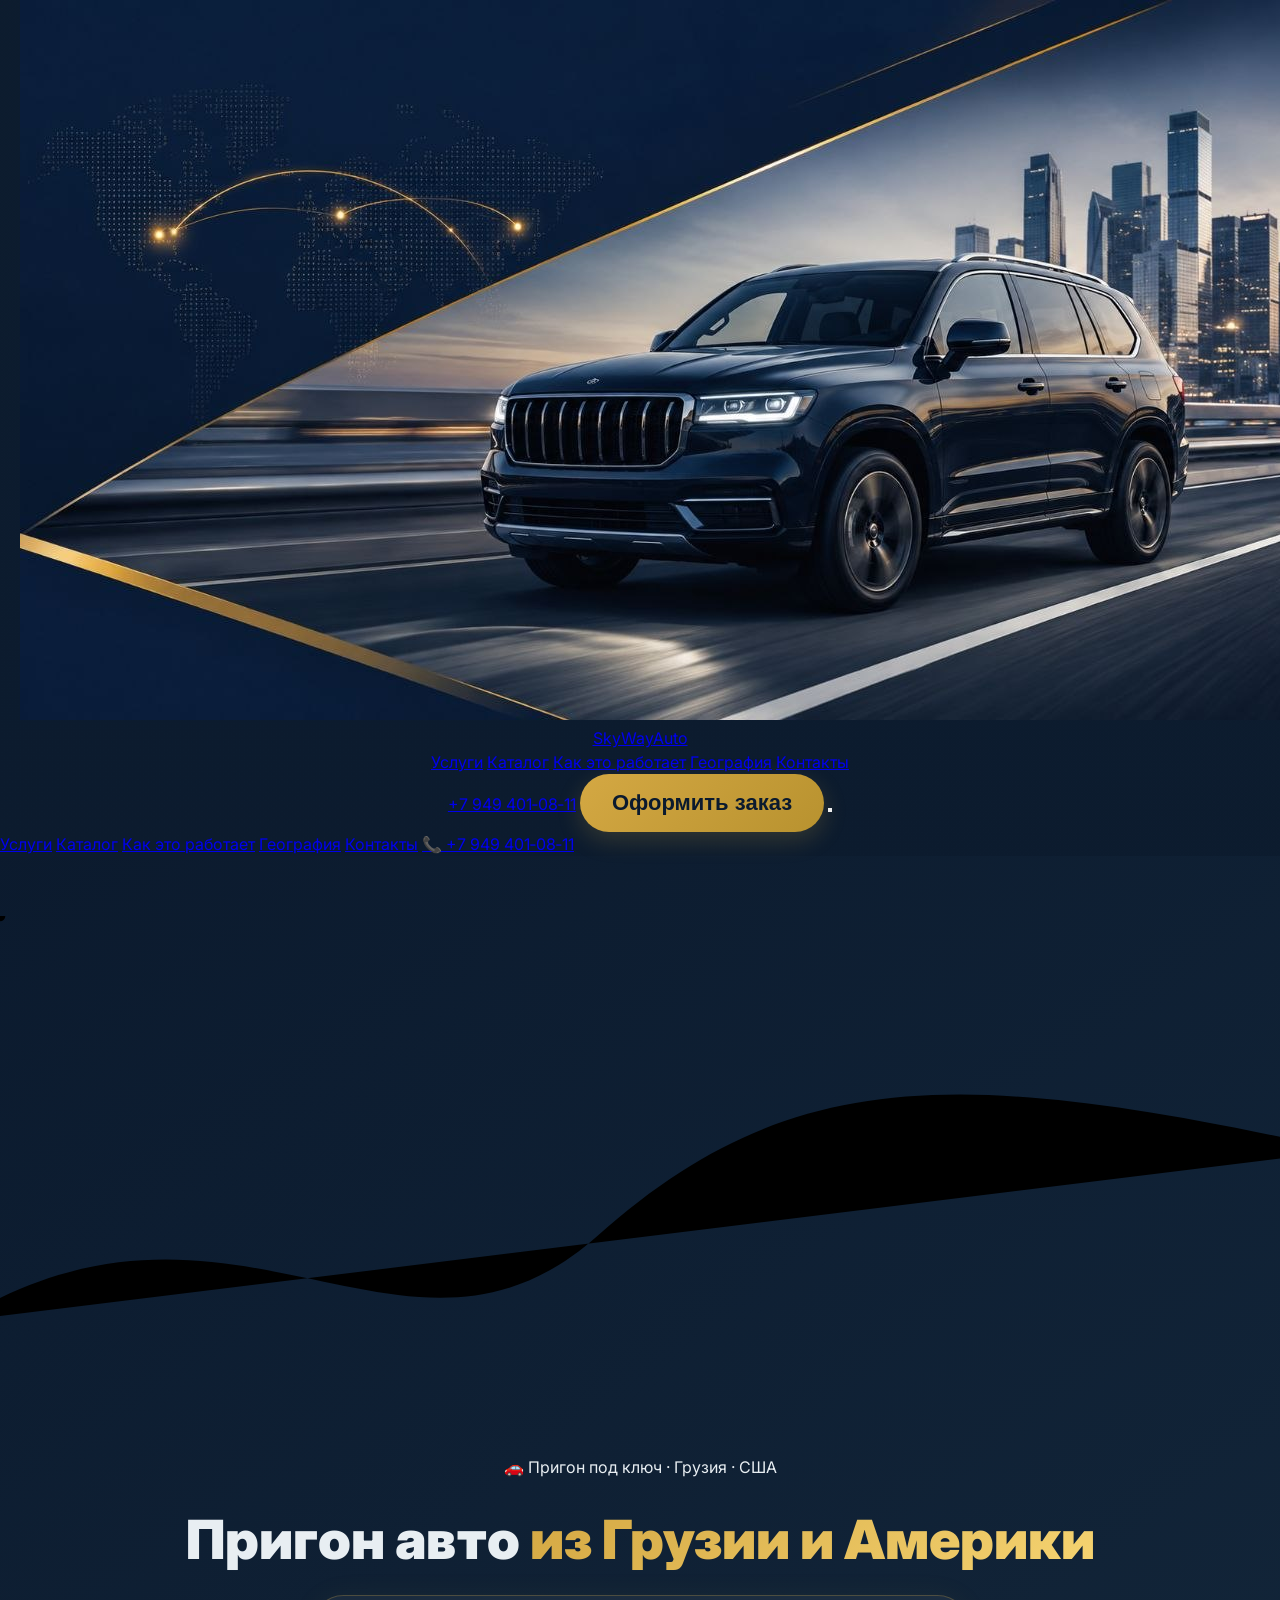
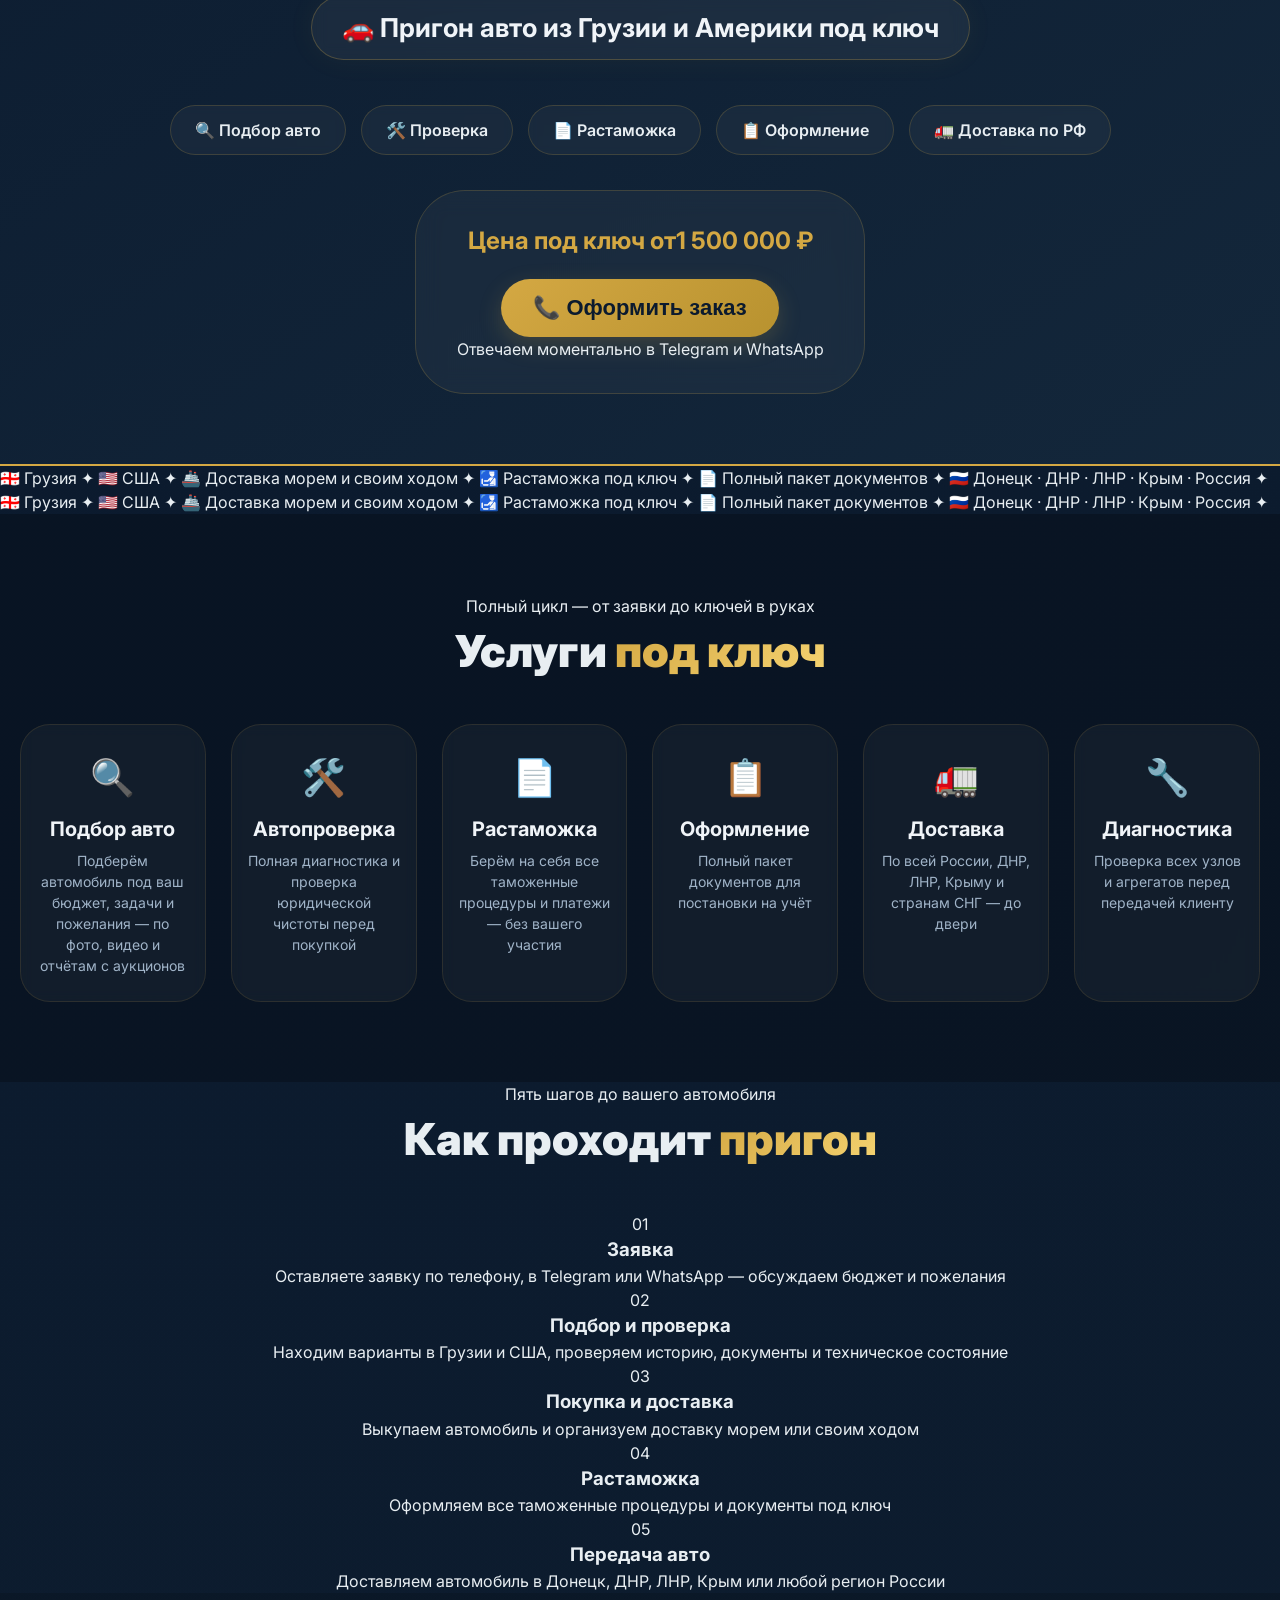
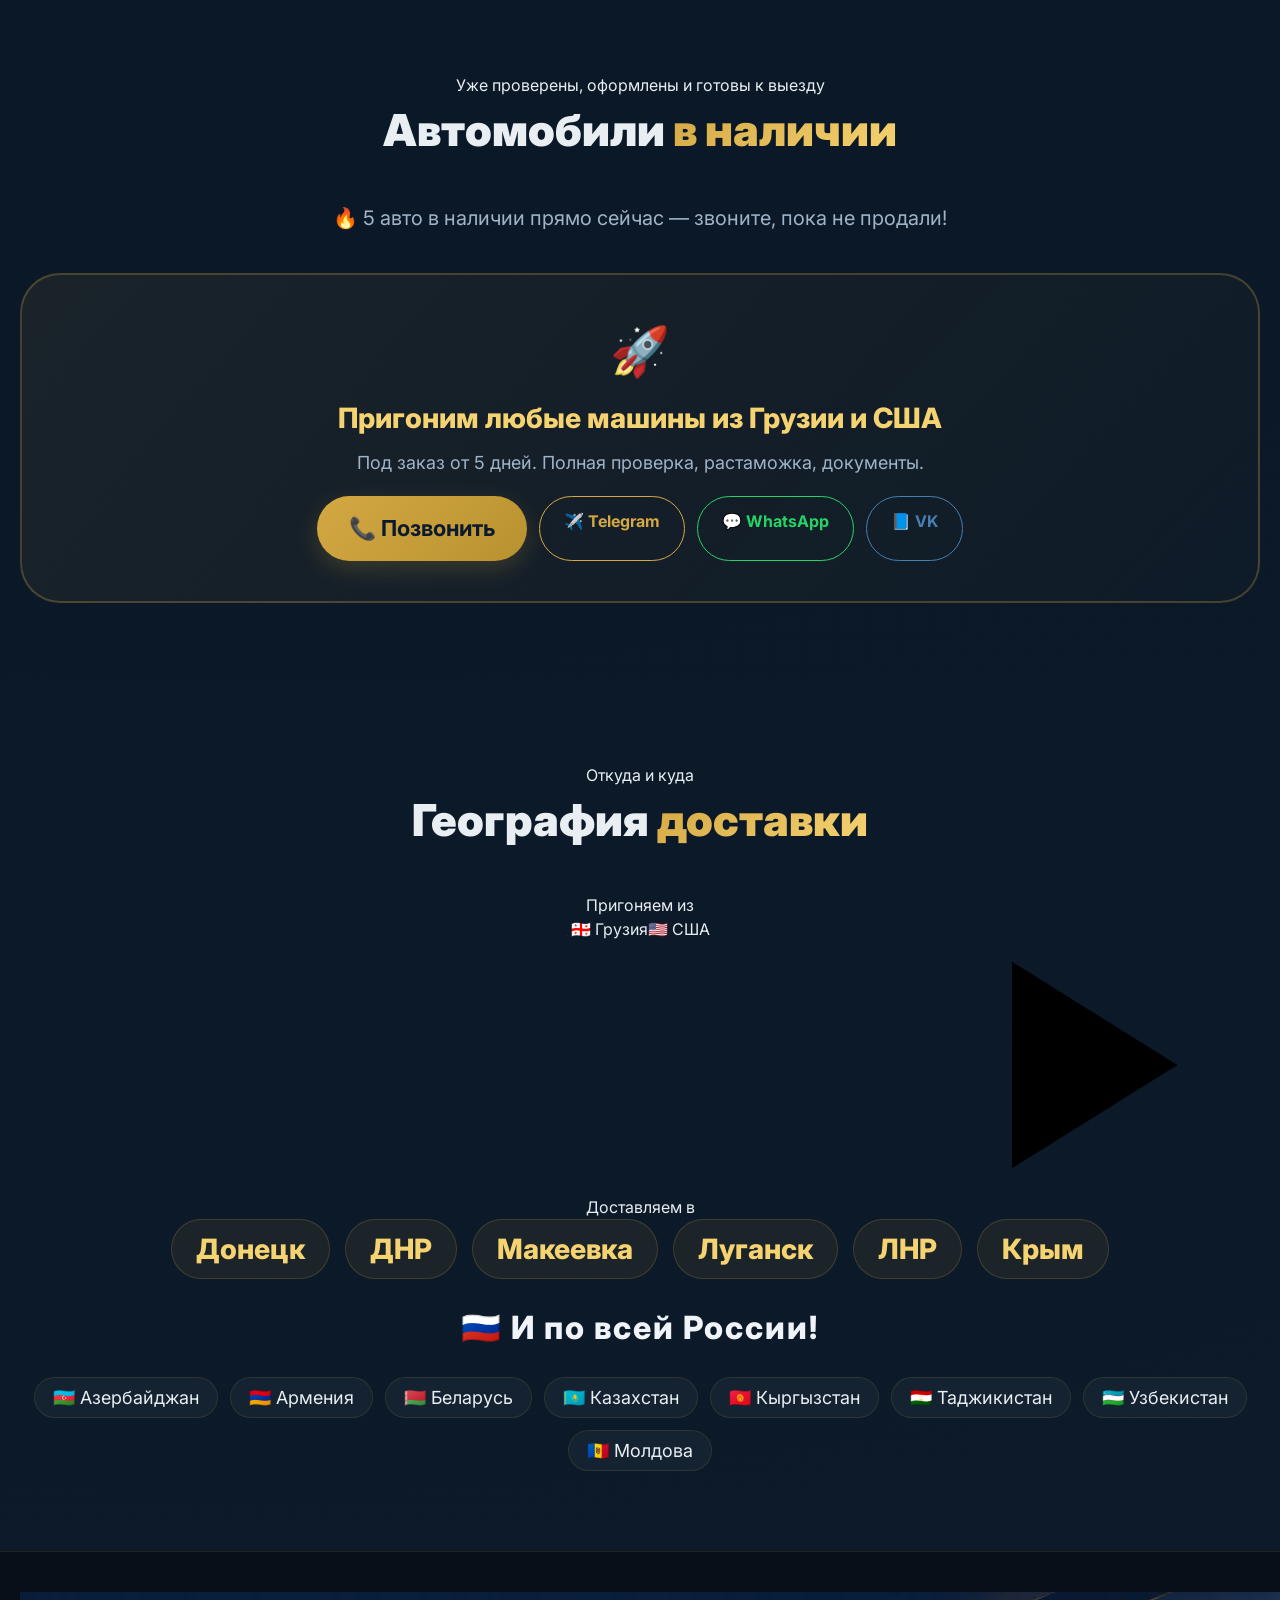
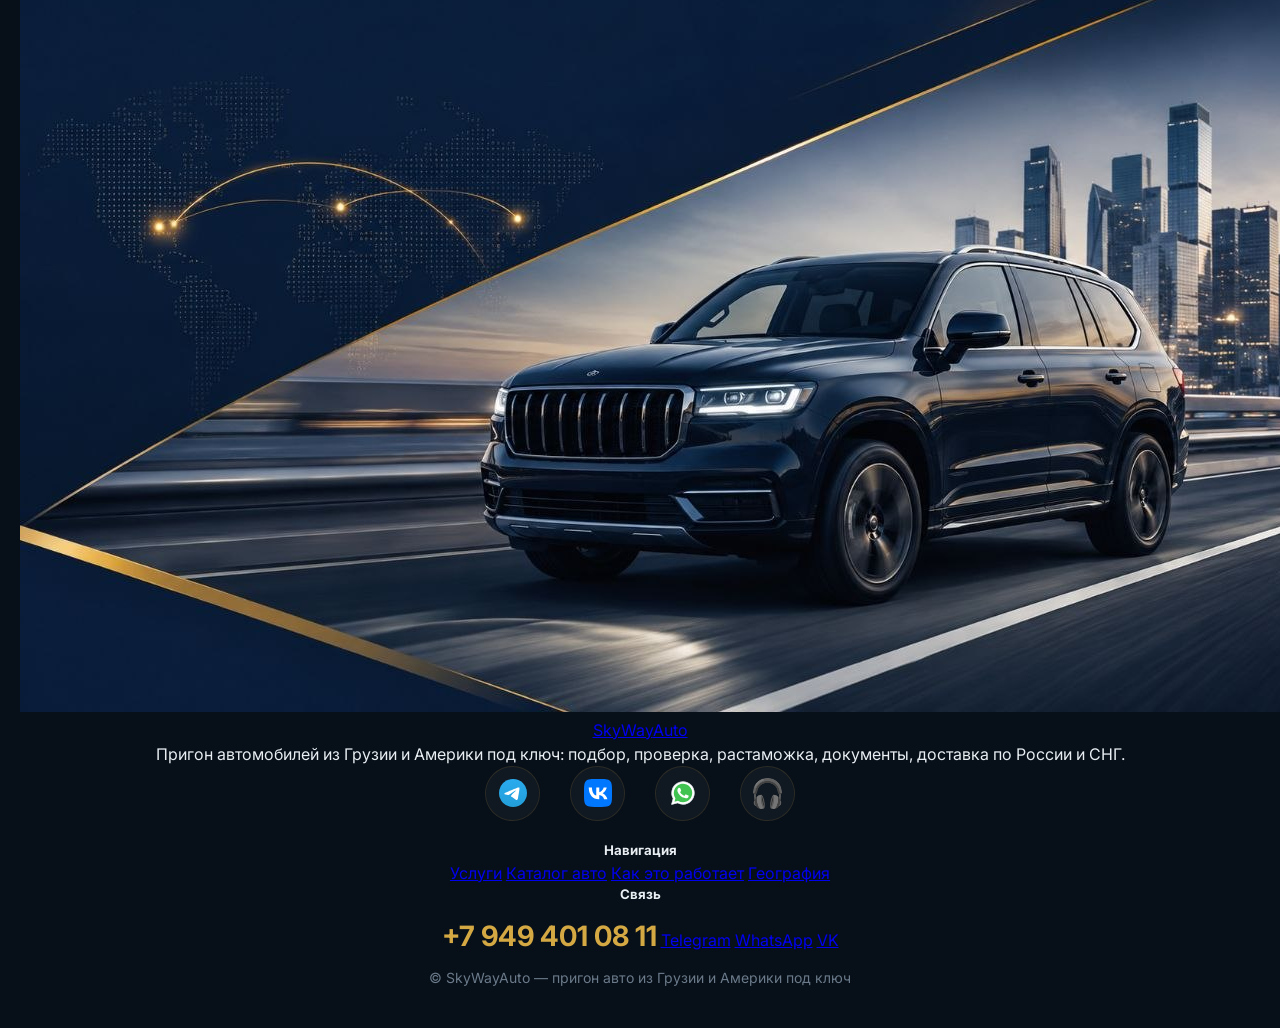
==== commit 0e72fe12: "Update index.html" ====
--- a/index.html
+++ b/index.html
@@ -1,160 +1,335 @@
 <!DOCTYPE html>
 <html lang="ru">
 <head>
-    <meta charset="UTF-8">
-    <meta name="viewport" content="width=device-width, initial-scale=1.0, user-scalable=yes">
-    <title>SkyWayAuto — пригон авто из Грузии и Америки под ключ</title>
-    <meta name="description" content="Пригон автомобилей из Грузии и США под ключ. Подбор, проверка, растаможка, оформление документов. Доставка по ДНР, ЛНР, Крыму, России и СНГ. Звоните!">
-
-    <link rel="icon" type="image/png" href="logo.png">
-
-    <meta property="og:title" content="SkyWayAuto — пригон авто из Грузии и Америки">
-    <meta property="og:description" content="Пригон автомобилей под ключ. Доставка по ДНР, ЛНР, Крыму и всей России. Звоните!">
-    <meta property="og:image" content="https://skywayauto.shop/logo.png">
-    <meta property="og:image:width" content="512">
-    <meta property="og:image:height" content="512">
-    <meta property="og:type" content="website">
-    <meta property="og:url" content="https://skywayauto.shop">
-
-    <link rel="stylesheet" href="style.css">
-    <link href="https://fonts.googleapis.com/css2?family=Inter:opsz,wght@14..32,400;14..32,600;14..32,700;14..32,800;14..32,900&display=swap" rel="stylesheet">
+<meta charset="UTF-8">
+<meta name="viewport" content="width=device-width, initial-scale=1.0, user-scalable=yes">
+<title>SkyWayAuto — пригон авто из Грузии и Америки под ключ</title>
+<meta name="description" content="Пригон автомобилей из Грузии и США под ключ. Подбор, проверка, растаможка, оформление документов. Доставка по ДНР, ЛНР, Крыму, России и СНГ. Звоните!">
+<link rel="icon" type="image/png" href="logo.png">
+<link rel="shortcut icon" type="image/png" href="logo.png">
+
+<meta property="og:title" content="SkyWayAuto — пригон авто из Грузии и Америки">
+<meta property="og:description" content="Пригон автомобилей под ключ. Доставка по ДНР, ЛНР, Крыму и всей России. Звоните!">
+<meta property="og:image" content="https://skywayauto.shop/logo.png">
+<meta property="og:image:width" content="512">
+<meta property="og:image:height" content="512">
+<meta property="og:type" content="website">
+<meta property="og:url" content="https://skywayauto.shop">
+
+<script type="application/ld+json">
+{
+  "@context": "https://schema.org",
+  "@type": "Organization",
+  "name": "SkyWayAuto",
+  "url": "https://skywayauto.shop",
+  "logo": "https://skywayauto.shop/logo.png",
+  "description": "Пригон авто из Грузии и Америки под ключ",
+  "telephone": "+79494010811",
+  "address": {
+    "@type": "PostalAddress",
+    "addressLocality": "Донецк",
+    "addressCountry": "RU"
+  },
+  "sameAs": [
+    "https://t.me/ZaharSok",
+    "https://vk.ru/sahar454"
+  ]
+}
+</script>
+
+<link rel="preconnect" href="https://fonts.googleapis.com">
+<link rel="preconnect" href="https://fonts.gstatic.com" crossorigin>
+<link href="https://fonts.googleapis.com/css2?family=Unbounded:wght@500;600;700;800;900&family=Inter:opsz,wght@14..32,400;14..32,500;14..32,600;14..32,700;14..32,800&family=JetBrains+Mono:wght@400;500;600;700&display=swap" rel="stylesheet">
+<link rel="stylesheet" href="style.css">
 </head>
 <body>
 
-    <!-- ===== HERO ===== -->
-    <section class="hero">
-        <div class="container">
-            <div class="hero-content">
-                <div class="hero-icon">
-                    <img src="logo.png" alt="SkyWayAuto" class="main-logo">
-                </div>
-                <h1 class="hero-title">Пригон авто <span>из Грузии и Америки</span></h1>
-                <div class="slogan-rotator">
-                    <div class="slogan-text" id="typingSlogan"></div>
-                </div>
-                <div class="features-badge">
-                    <div class="feature-card">🔍 Подбор авто</div>
-                    <div class="feature-card">🛠️ Проверка</div>
-                    <div class="feature-card">📄 Растаможка</div>
-                    <div class="feature-card">📋 Оформление</div>
-                    <div class="feature-card">🚛 Доставка по РФ</div>
-                </div>
-                <div class="order-block">
-                    <div class="price-min">Цена: от 1 500 000 ₽</div>
-                    <button class="btn btn-primary" id="openOrderModalBtn">📞 Оформить заказ</button>
-                </div>
-            </div>
+<!-- ===== ШАПКА ===== -->
+<header class="nav" id="siteNav">
+  <div class="container nav-inner">
+    <a href="#top" class="brand">
+      <img src="logo.png" alt="SkyWayAuto" class="brand-logo">
+      <span class="brand-text">SkyWay<span>Auto</span></span>
+    </a>
+
+    <nav class="nav-links" id="navLinks">
+      <a href="#services" class="nav-link">Услуги</a>
+      <a href="#cars" class="nav-link">Каталог</a>
+      <a href="#process" class="nav-link">Как это работает</a>
+      <a href="#geo" class="nav-link">География</a>
+      <a href="#contacts" class="nav-link">Контакты</a>
+    </nav>
+
+    <div class="nav-actions">
+      <a href="tel:+79494010811" class="nav-phone">+7&nbsp;949&nbsp;401‑08‑11</a>
+      <button class="btn btn-primary btn-sm" id="navOrderBtn">Оформить заказ</button>
+      <button class="burger" id="burgerBtn" aria-label="Открыть меню" aria-expanded="false">
+        <span></span><span></span><span></span>
+      </button>
+    </div>
+  </div>
+  <div class="nav-mobile" id="navMobile">
+    <a href="#services">Услуги</a>
+    <a href="#cars">Каталог</a>
+    <a href="#process">Как это работает</a>
+    <a href="#geo">География</a>
+    <a href="#contacts">Контакты</a>
+    <a href="tel:+79494010811" class="nav-mobile-phone">📞 +7 949 401‑08‑11</a>
+  </div>
+</header>
+
+<!-- ===== HERO ===== -->
+<section class="hero" id="top">
+  <div class="hero-bg" aria-hidden="true">
+    <div class="hero-grid"></div>
+    <svg class="route-svg" viewBox="0 0 1200 500" preserveAspectRatio="none">
+      <path class="route-path" d="M -40,380 C 220,220 380,460 560,300 S 900,140 1260,220" />
+      <circle class="route-dot" r="5" />
+    </svg>
+  </div>
+  <div class="container hero-inner">
+    <div class="hero-content" data-reveal>
+      <span class="eyebrow">🚗 Пригон под ключ · Грузия · США</span>
+      <h1 class="hero-title">Пригон авто <span>из Грузии и Америки</span></h1>
+
+      <div class="slogan-rotator">
+        <p class="slogan-text" id="typingSlogan"></p>
+      </div>
+
+      <div class="features-badge">
+        <div class="feature-card">🔍 Подбор авто</div>
+        <div class="feature-card">🛠️ Проверка</div>
+        <div class="feature-card">📄 Растаможка</div>
+        <div class="feature-card">📋 Оформление</div>
+        <div class="feature-card">🚛 Доставка по РФ</div>
+      </div>
+
+      <div class="order-block">
+        <div class="price-min"><span>Цена под ключ от</span>1 500 000 ₽</div>
+        <button class="btn btn-primary btn-lg" id="openOrderModalBtn">📞 Оформить заказ</button>
+        <div class="order-sub">Отвечаем моментально в Telegram и WhatsApp</div>
+      </div>
+    </div>
+  </div>
+  <div class="hero-scroll" aria-hidden="true"><span></span></div>
+</section>
+
+<!-- ===== БЕГУЩАЯ СТРОКА МАРШРУТА ===== -->
+<div class="marquee-wrap" aria-hidden="true">
+  <div class="marquee-track">
+    <span class="marquee-item">🇬🇪 Грузия</span>
+    <span class="marquee-sep">✦</span>
+    <span class="marquee-item">🇺🇸 США</span>
+    <span class="marquee-sep">✦</span>
+    <span class="marquee-item">🚢 Доставка морем и своим ходом</span>
+    <span class="marquee-sep">✦</span>
+    <span class="marquee-item">🛃 Растаможка под ключ</span>
+    <span class="marquee-sep">✦</span>
+    <span class="marquee-item">📄 Полный пакет документов</span>
+    <span class="marquee-sep">✦</span>
+    <span class="marquee-item">🇷🇺 Донецк · ДНР · ЛНР · Крым · Россия</span>
+    <span class="marquee-sep">✦</span>
+    <span class="marquee-item">🇬🇪 Грузия</span>
+    <span class="marquee-sep">✦</span>
+    <span class="marquee-item">🇺🇸 США</span>
+    <span class="marquee-sep">✦</span>
+    <span class="marquee-item">🚢 Доставка морем и своим ходом</span>
+    <span class="marquee-sep">✦</span>
+    <span class="marquee-item">🛃 Растаможка под ключ</span>
+    <span class="marquee-sep">✦</span>
+    <span class="marquee-item">📄 Полный пакет документов</span>
+    <span class="marquee-sep">✦</span>
+    <span class="marquee-item">🇷🇺 Донецк · ДНР · ЛНР · Крым · Россия</span>
+    <span class="marquee-sep">✦</span>
+  </div>
+</div>
+
+<!-- ===== УСЛУГИ ===== -->
+<section class="services" id="services">
+  <div class="container">
+    <span class="eyebrow center">Полный цикл — от заявки до ключей в руках</span>
+    <h2 class="section-title" data-reveal>Услуги <span>под ключ</span></h2>
+
+    <div class="services-grid">
+      <div class="service-card" data-reveal><span class="service-icon">🔍</span><h3>Подбор авто</h3><p>Подберём автомобиль под ваш бюджет, задачи и пожелания — по фото, видео и отчётам с аукционов</p></div>
+      <div class="service-card" data-reveal><span class="service-icon">🛠️</span><h3>Автопроверка</h3><p>Полная диагностика и проверка юридической чистоты перед покупкой</p></div>
+      <div class="service-card" data-reveal><span class="service-icon">📄</span><h3>Растаможка</h3><p>Берём на себя все таможенные процедуры и платежи — без вашего участия</p></div>
+      <div class="service-card" data-reveal><span class="service-icon">📋</span><h3>Оформление</h3><p>Полный пакет документов для постановки на учёт</p></div>
+      <div class="service-card" data-reveal><span class="service-icon">🚛</span><h3>Доставка</h3><p>По всей России, ДНР, ЛНР, Крыму и странам СНГ — до двери</p></div>
+      <div class="service-card" data-reveal><span class="service-icon">🔧</span><h3>Диагностика</h3><p>Проверка всех узлов и агрегатов перед передачей клиенту</p></div>
+    </div>
+  </div>
+</section>
+
+<!-- ===== КАК ЭТО РАБОТАЕТ ===== -->
+<section class="process" id="process">
+  <div class="container">
+    <span class="eyebrow center">Пять шагов до вашего автомобиля</span>
+    <h2 class="section-title" data-reveal>Как проходит <span>пригон</span></h2>
+
+    <div class="process-line" id="processLine">
+      <div class="process-progress" id="processProgress"></div>
+
+      <div class="process-step" data-reveal>
+        <div class="step-num">01</div>
+        <h3>Заявка</h3>
+        <p>Оставляете заявку по телефону, в Telegram или WhatsApp — обсуждаем бюджет и пожелания</p>
+      </div>
+      <div class="process-step" data-reveal>
+        <div class="step-num">02</div>
+        <h3>Подбор и проверка</h3>
+        <p>Находим варианты в Грузии и США, проверяем историю, документы и техническое состояние</p>
+      </div>
+      <div class="process-step" data-reveal>
+        <div class="step-num">03</div>
+        <h3>Покупка и доставка</h3>
+        <p>Выкупаем автомобиль и организуем доставку морем или своим ходом</p>
+      </div>
+      <div class="process-step" data-reveal>
+        <div class="step-num">04</div>
+        <h3>Растаможка</h3>
+        <p>Оформляем все таможенные процедуры и документы под ключ</p>
+      </div>
+      <div class="process-step" data-reveal>
+        <div class="step-num">05</div>
+        <h3>Передача авто</h3>
+        <p>Доставляем автомобиль в Донецк, ДНР, ЛНР, Крым или любой регион России</p>
+      </div>
+    </div>
+  </div>
+</section>
+
+<!-- ===== КАТАЛОГ МАШИН ===== -->
+<section class="cars" id="cars">
+  <div class="container">
+    <span class="eyebrow center">Уже проверены, оформлены и готовы к выезду</span>
+    <h2 class="section-title" data-reveal>Автомобили <span>в наличии</span></h2>
+    <p class="cars-subtitle" data-reveal>🔥 <span id="carsCount">5</span> авто в наличии прямо сейчас — звоните, пока не продали!</p>
+
+    <div class="cars-filter" id="carsFilter" data-reveal></div>
+
+    <div class="cars-grid" id="carsGrid"></div>
+
+    <!-- Блок "Пригоним под заказ" -->
+    <div class="order-custom" id="orderCustom" data-reveal>
+      <div class="order-custom-content">
+        <span class="order-icon">🚀</span>
+        <h3>Пригоним любые машины из Грузии и США</h3>
+        <p>Под заказ от 5 дней. Полная проверка, растаможка, документы.</p>
+        <div class="order-custom-contacts">
+          <a href="tel:+79494010811" class="btn btn-primary">📞 Позвонить</a>
+          <a href="https://t.me/ZaharSok" target="_blank" rel="noopener" class="btn btn-secondary">✈️ Telegram</a>
+          <a href="https://wa.me/79897242348" target="_blank" rel="noopener" class="btn btn-secondary whatsapp">💬 WhatsApp</a>
+          <a href="https://vk.ru/sahar454" target="_blank" rel="noopener" class="btn btn-secondary vk-btn">📘 VK</a>
         </div>
-    </section>
-
-    <!-- ===== УСЛУГИ ===== -->
-    <section class="services">
-        <div class="container">
-            <h2 class="section-title">Услуги <span>под ключ</span></h2>
-            <div class="services-grid">
-                <div class="service-card"><span>🔍</span><h3>Подбор авто</h3><p>Подберём авто под ваш бюджет и пожелания</p></div>
-                <div class="service-card"><span>🛠️</span><h3>Автопроверка</h3><p>Полная диагностика перед покупкой</p></div>
-                <div class="service-card"><span>📄</span><h3>Растаможка</h3><p>Оформление всех таможенных документов</p></div>
-                <div class="service-card"><span>📋</span><h3>Оформление</h3><p>Полный пакет документов для постановки на учёт</p></div>
-                <div class="service-card"><span>🚛</span><h3>Доставка</h3><p>По всей России и странам СНГ</p></div>
-                <div class="service-card"><span>🔧</span><h3>Диагностика</h3><p>Проверка всех узлов и агрегатов</p></div>
-            </div>
+      </div>
+    </div>
+  </div>
+</section>
+
+<!-- ===== ГЕОГРАФИЯ ===== -->
+<section class="geo" id="geo">
+  <div class="container">
+    <span class="eyebrow center">Откуда и куда</span>
+    <h2 class="section-title" data-reveal>География <span>доставки</span></h2>
+
+    <div class="geo-route" data-reveal>
+      <div class="geo-from">
+        <span class="geo-label">Пригоняем из</span>
+        <div class="geo-from-flags"><span>🇬🇪 Грузия</span><span>🇺🇸 США</span></div>
+      </div>
+      <div class="geo-arrow">
+        <svg viewBox="0 0 120 24" class="geo-arrow-svg"><path d="M0,12 H108" /><path d="M96,2 L112,12 L96,22" /></svg>
+      </div>
+      <div class="geo-to">
+        <span class="geo-label">Доставляем в</span>
+        <div class="geo-main">
+          <span>Донецк</span><span>ДНР</span><span>Макеевка</span>
+          <span>Луганск</span><span>ЛНР</span><span>Крым</span>
         </div>
-    </section>
-
-    <!-- ===== КАТАЛОГ МАШИН ===== -->
-    <section class="cars" id="cars">
-        <div class="container">
-            <h2 class="section-title">Автомобили <span>в наличии</span></h2>
-            <p class="cars-subtitle">🔥 Актуальные предложения — звоните, пока не продали!</p>
-            
-            <div class="carousel-wrapper">
-                <button class="carousel-btn prev" id="prevBtn">‹</button>
-                <div class="carousel-container" id="carouselContainer">
-                    <div class="carousel-track" id="carouselTrack"></div>
-                </div>
-                <button class="carousel-btn next" id="nextBtn">›</button>
-            </div>
-
-            <!-- Блок "Пригоним под заказ" -->
-            <div class="order-custom" id="orderCustom">
-                <div class="order-custom-content">
-                    <span class="order-icon">🚀</span>
-                    <h3>Пригоним любые машины из Грузии и США</h3>
-                    <p>Под заказ от 5 дней. Полная проверка, растаможка, документы.</p>
-                    <div class="order-custom-contacts">
-                        <a href="tel:+79494010811" class="btn btn-primary">📞 Позвонить</a>
-                        <a href="https://t.me/ZaharSok" target="_blank" class="btn btn-secondary">✈️ Telegram</a>
-                        <a href="https://wa.me/79494010811" target="_blank" class="btn btn-secondary whatsapp">💬 WhatsApp</a>
-                        <a href="https://vk.ru/sahar454" class="btn btn-secondary vk-btn">📘 VK</a>
-                    </div>
-                </div>
-            </div>
-        </div>
-    </section>
-
-    <!-- ===== ГЕОГРАФИЯ ===== -->
-    <section class="geo">
-        <div class="container">
-            <h2 class="section-title">География <span>доставки</span></h2>
-            <div class="geo-main">
-                <span>🇷🇺 Донецк</span> <span>🇷🇺 ДНР</span> <span>🇷🇺 Макеевка</span>
-                <span>🇷🇺 Луганск</span> <span>🇷🇺 ЛНР</span> <span>🇷🇺 Крым</span>
-            </div>
-            <div class="geo-russia">🇷🇺 И по всей России!</div>
-            <div class="geo-countries">
-                <span>🇦🇿 Азербайджан</span>
-                <span>🇦🇲 Армения</span>
-                <span>🇧🇾 Беларусь</span>
-                <span>🇰🇿 Казахстан</span>
-                <span>🇰🇬 Кыргызстан</span>
-                <span>🇹🇯 Таджикистан</span>
-                <span>🇺🇿 Узбекистан</span>
-                <span>🇲🇩 Молдова</span>
-            </div>
-        </div>
-    </section>
-
-    <!-- ===== ФУТЕР ===== -->
-    <footer class="footer">
-        <div class="container">
-            <div class="footer-icons">
-                <a href="https://t.me/ZaharSok" target="_blank" class="footer-icon" title="Telegram">
-                    <img src="logotg.svg" alt="Telegram" class="social-logo">
-                </a>
-                <a href="https://vk.ru/sahar454" class="footer-icon" title="VK">
-                    <img src="logovk.svg" alt="VK" class="social-logo">
-                </a>
-                <a href="https://wa.me/79494010811" target="_blank" class="footer-icon" title="WhatsApp">
-                    <img src="logowp.svg" alt="WhatsApp" class="social-logo">
-                </a>
-                <a href="https://t.me/Ivanka58" target="_blank" class="footer-icon" title="Техподдержка">🎧</a>
-            </div>
-            <p class="footer-phone">+7 949 401 08 11</p>
-            <p class="small">© SkyWayAuto — пригон авто из Грузии и Америки под ключ</p>
-        </div>
-    </footer>
-
-    <!-- ===== МОДАЛКИ ===== -->
-    <div id="orderModal" class="modal">
-        <div class="modal-content">
-            <span class="close">&times;</span>
-            <h3>🚗 Связаться с нами</h3>
-            <div class="modal-buttons">
-                <a href="tel:+79494010811" class="modal-option phone">📞 +7 949 401 08 11</a>
-                <a href="https://t.me/ZaharSok" target="_blank" class="modal-option telegram">✈️ Telegram</a>
-                <a href="https://wa.me/79494010811" target="_blank" class="modal-option whatsapp">💬 WhatsApp</a>
-                <a href="https://vk.ru/sahar454" class="modal-option vk">📘 VK</a>
-            </div>
-        </div>
-    </div>
-
-    <div id="supportCircle" class="support-circle">
-        <div class="support-bubble" id="supportBubble">Есть вопросы? Напишите нам!</div>
-        <div class="support-icon">🎧</div>
-    </div>
-
-    <script src="cars.js"></script>
-    <script src="script.js"></script>
+      </div>
+    </div>
+
+    <div class="geo-russia" data-reveal>🇷🇺 И по всей России!</div>
+
+    <div class="geo-countries" data-reveal>
+      <span>🇦🇿 Азербайджан</span>
+      <span>🇦🇲 Армения</span>
+      <span>🇧🇾 Беларусь</span>
+      <span>🇰🇿 Казахстан</span>
+      <span>🇰🇬 Кыргызстан</span>
+      <span>🇹🇯 Таджикистан</span>
+      <span>🇺🇿 Узбекистан</span>
+      <span>🇲🇩 Молдова</span>
+    </div>
+  </div>
+</section>
+
+<!-- ===== ФУТЕР ===== -->
+<footer class="footer" id="contacts">
+  <div class="container footer-grid">
+    <div class="footer-brand">
+      <a href="#top" class="brand footer-brand-logo">
+        <img src="logo.png" alt="SkyWayAuto" class="brand-logo">
+        <span class="brand-text">SkyWay<span>Auto</span></span>
+      </a>
+      <p>Пригон автомобилей из Грузии и Америки под ключ: подбор, проверка, растаможка, документы, доставка по России и СНГ.</p>
+      <div class="footer-icons">
+        <a href="https://t.me/ZaharSok" target="_blank" rel="noopener" class="footer-icon" title="Telegram">
+          <img src="logotg.svg" alt="Telegram" class="social-logo">
+        </a>
+        <a href="https://vk.ru/sahar454" target="_blank" rel="noopener" class="footer-icon" title="VK">
+          <img src="logovk.svg" alt="VK" class="social-logo">
+        </a>
+        <a href="https://wa.me/79897242348" target="_blank" rel="noopener" class="footer-icon" title="WhatsApp">
+          <img src="logowp.svg" alt="WhatsApp" class="social-logo">
+        </a>
+        <a href="https://t.me/Ivanka58" target="_blank" rel="noopener" class="footer-icon" title="Техподдержка">🎧</a>
+      </div>
+    </div>
+
+    <div class="footer-col">
+      <h5>Навигация</h5>
+      <a href="#services">Услуги</a>
+      <a href="#cars">Каталог авто</a>
+      <a href="#process">Как это работает</a>
+      <a href="#geo">География</a>
+    </div>
+
+    <div class="footer-col">
+      <h5>Связь</h5>
+      <a href="tel:+79494010811" class="footer-phone">+7 949 401 08 11</a>
+      <a href="https://t.me/ZaharSok" target="_blank" rel="noopener">Telegram</a>
+      <a href="https://wa.me/79897242348" target="_blank" rel="noopener">WhatsApp</a>
+      <a href="https://vk.ru/sahar454" target="_blank" rel="noopener">VK</a>
+    </div>
+  </div>
+
+  <div class="container footer-bottom">
+    <p class="small">© SkyWayAuto — пригон авто из Грузии и Америки под ключ</p>
+  </div>
+</footer>
+
+<!-- ===== МОДАЛКА ===== -->
+<div id="orderModal" class="modal">
+  <div class="modal-content">
+    <span class="close">&times;</span>
+    <h3>🚗 Связаться с нами</h3>
+    <div class="modal-buttons">
+      <a href="tel:+79494010811" class="modal-option phone">📞 +7 949 401 08 11</a>
+      <a href="https://t.me/ZaharSok" target="_blank" rel="noopener" class="modal-option telegram">✈️ Telegram</a>
+      <a href="https://wa.me/79897242348" target="_blank" rel="noopener" class="modal-option whatsapp">💬 WhatsApp</a>
+      <a href="https://vk.ru/sahar454" target="_blank" rel="noopener" class="modal-option vk">📘 VK</a>
+    </div>
+  </div>
+</div>
+
+<div id="supportCircle" class="support-circle">
+  <div class="support-bubble" id="supportBubble">Есть вопросы? Напишите нам!</div>
+  <div class="support-icon">🎧</div>
+</div>
+
+<script src="cars.js"></script>
+<script src="script.js"></script>
 </body>
 </html>
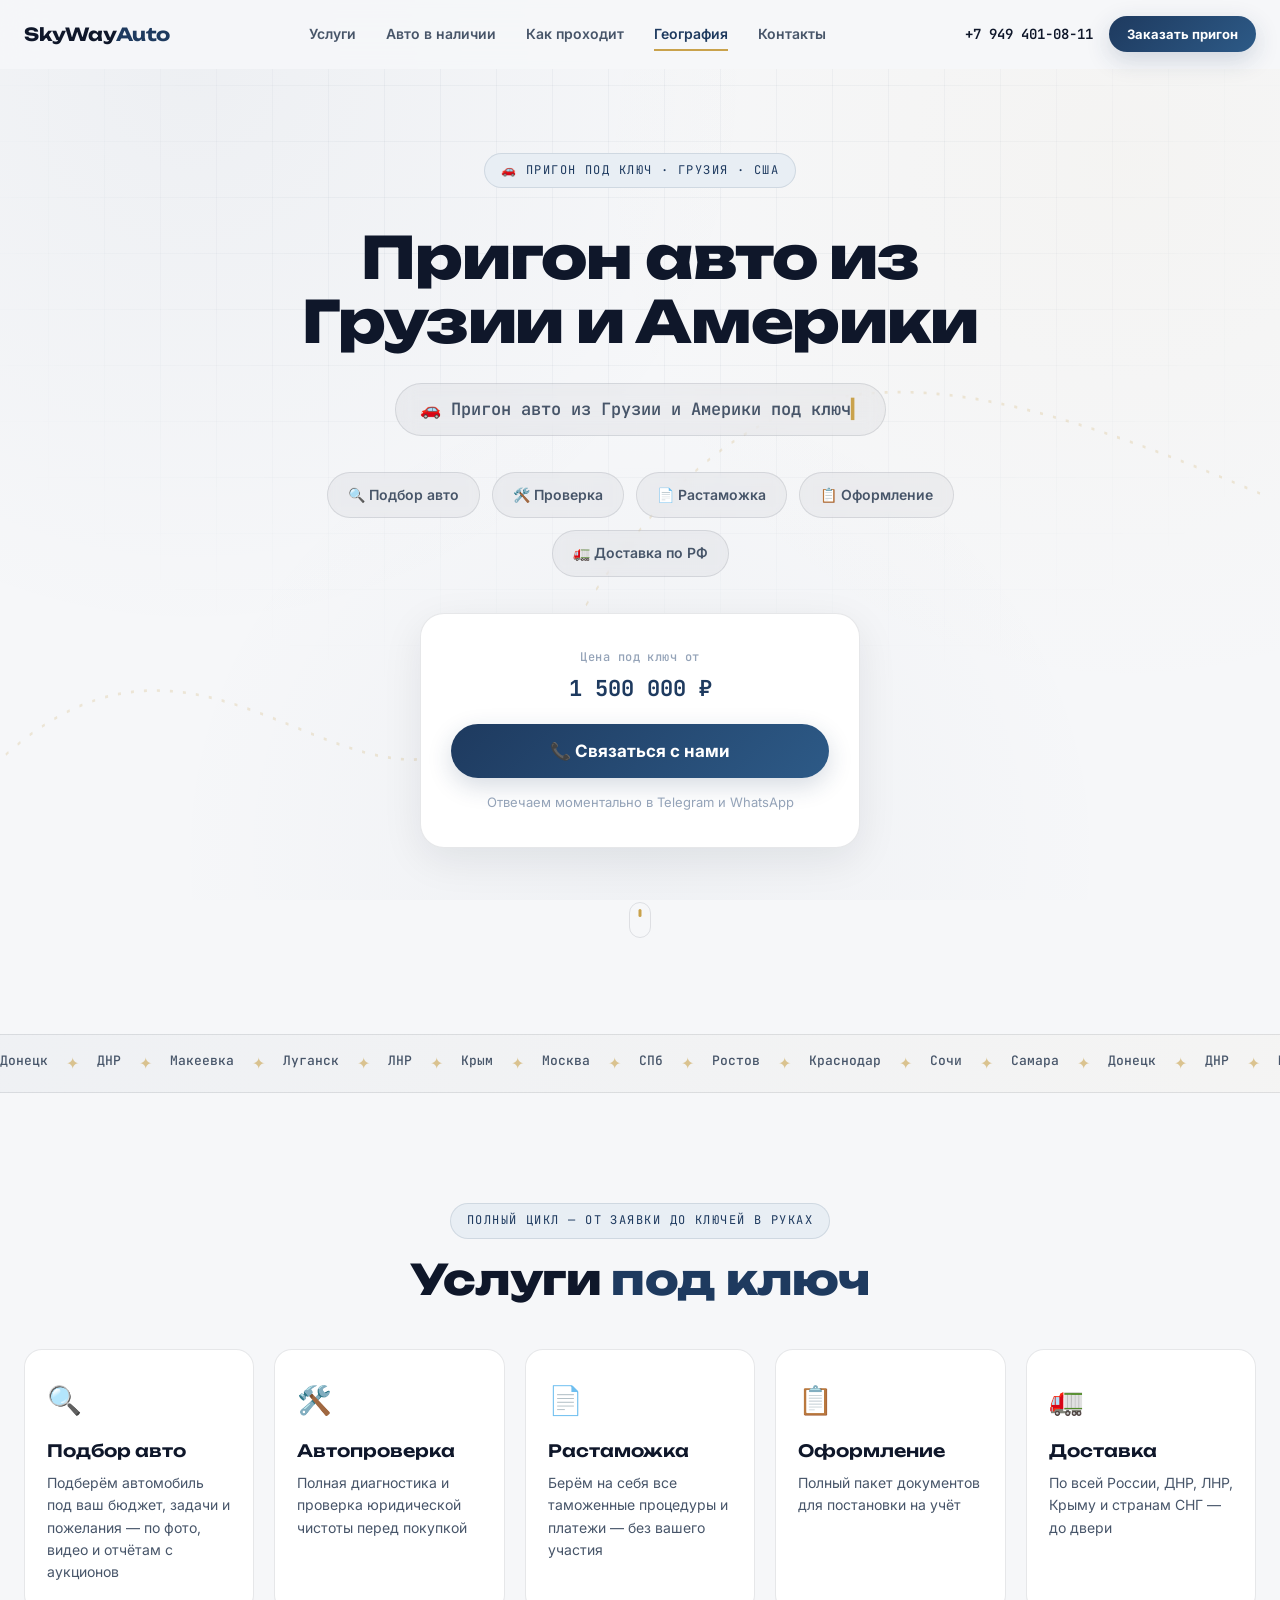
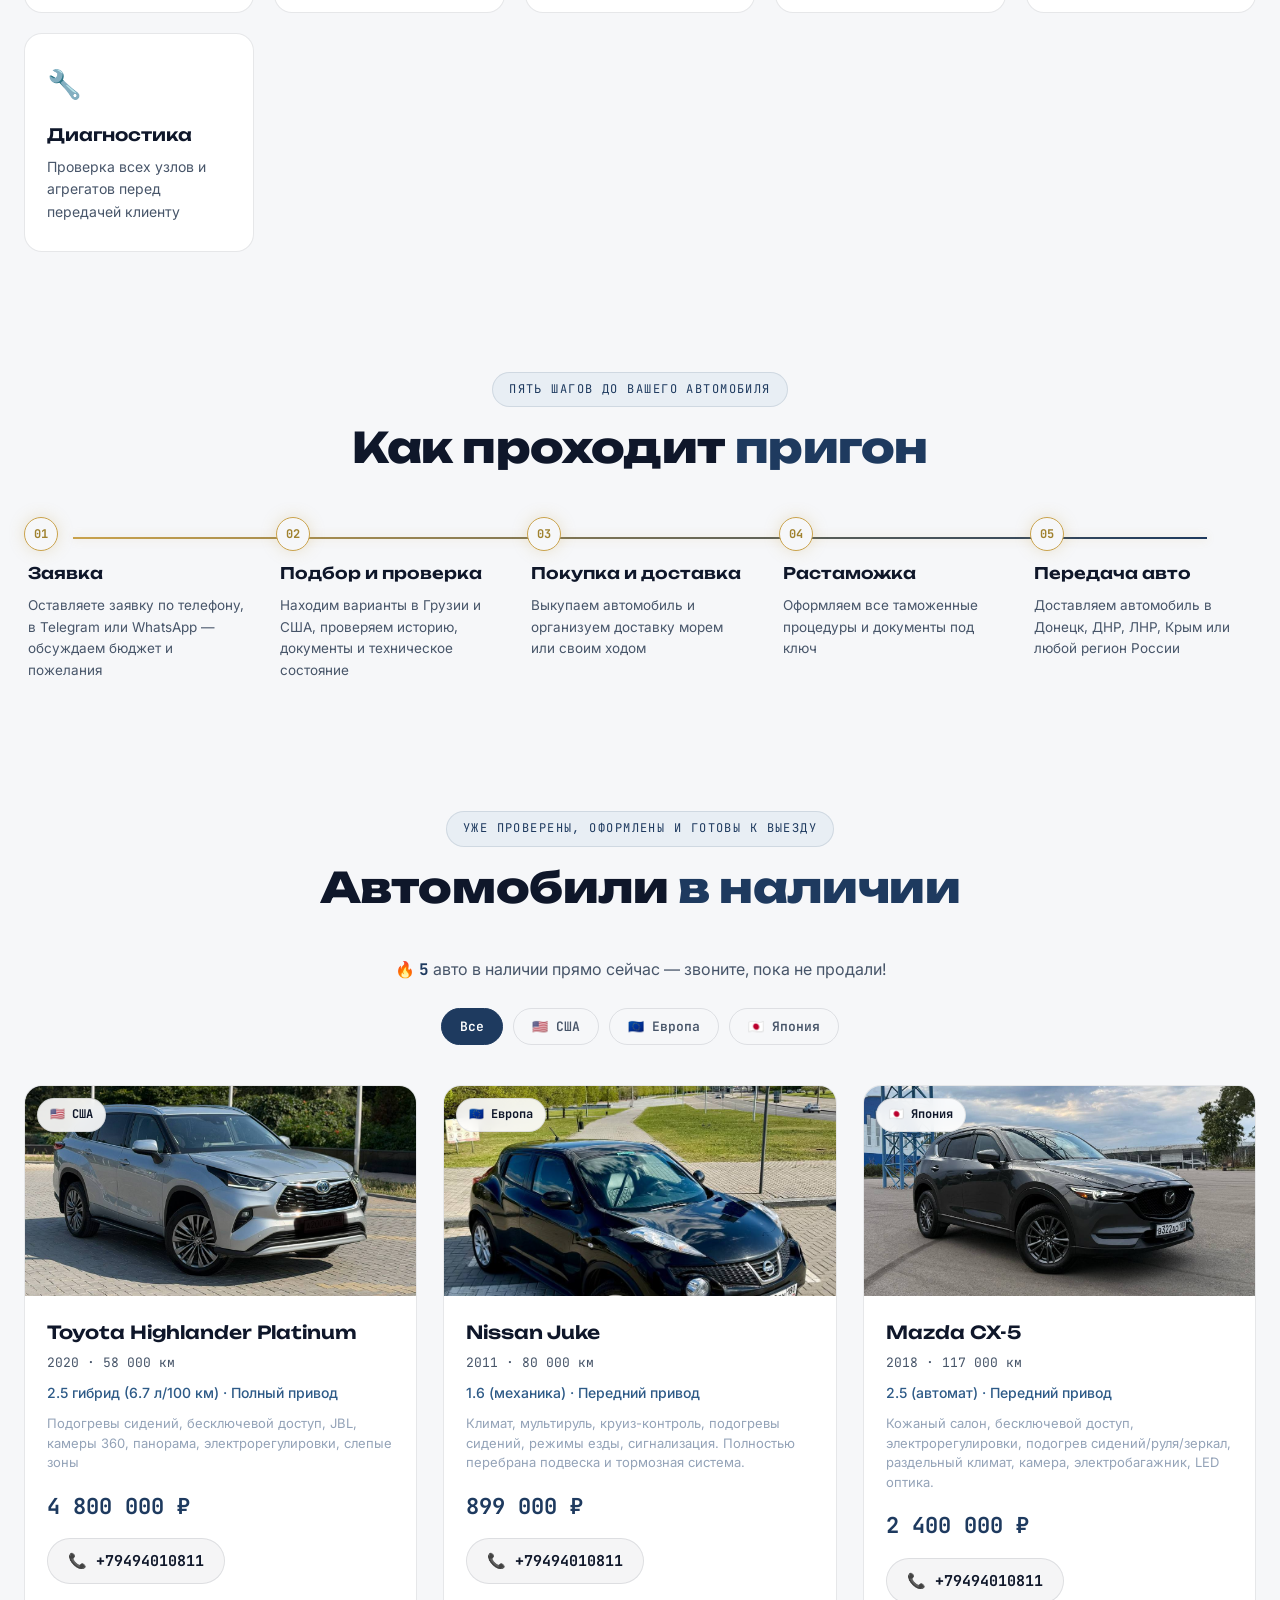
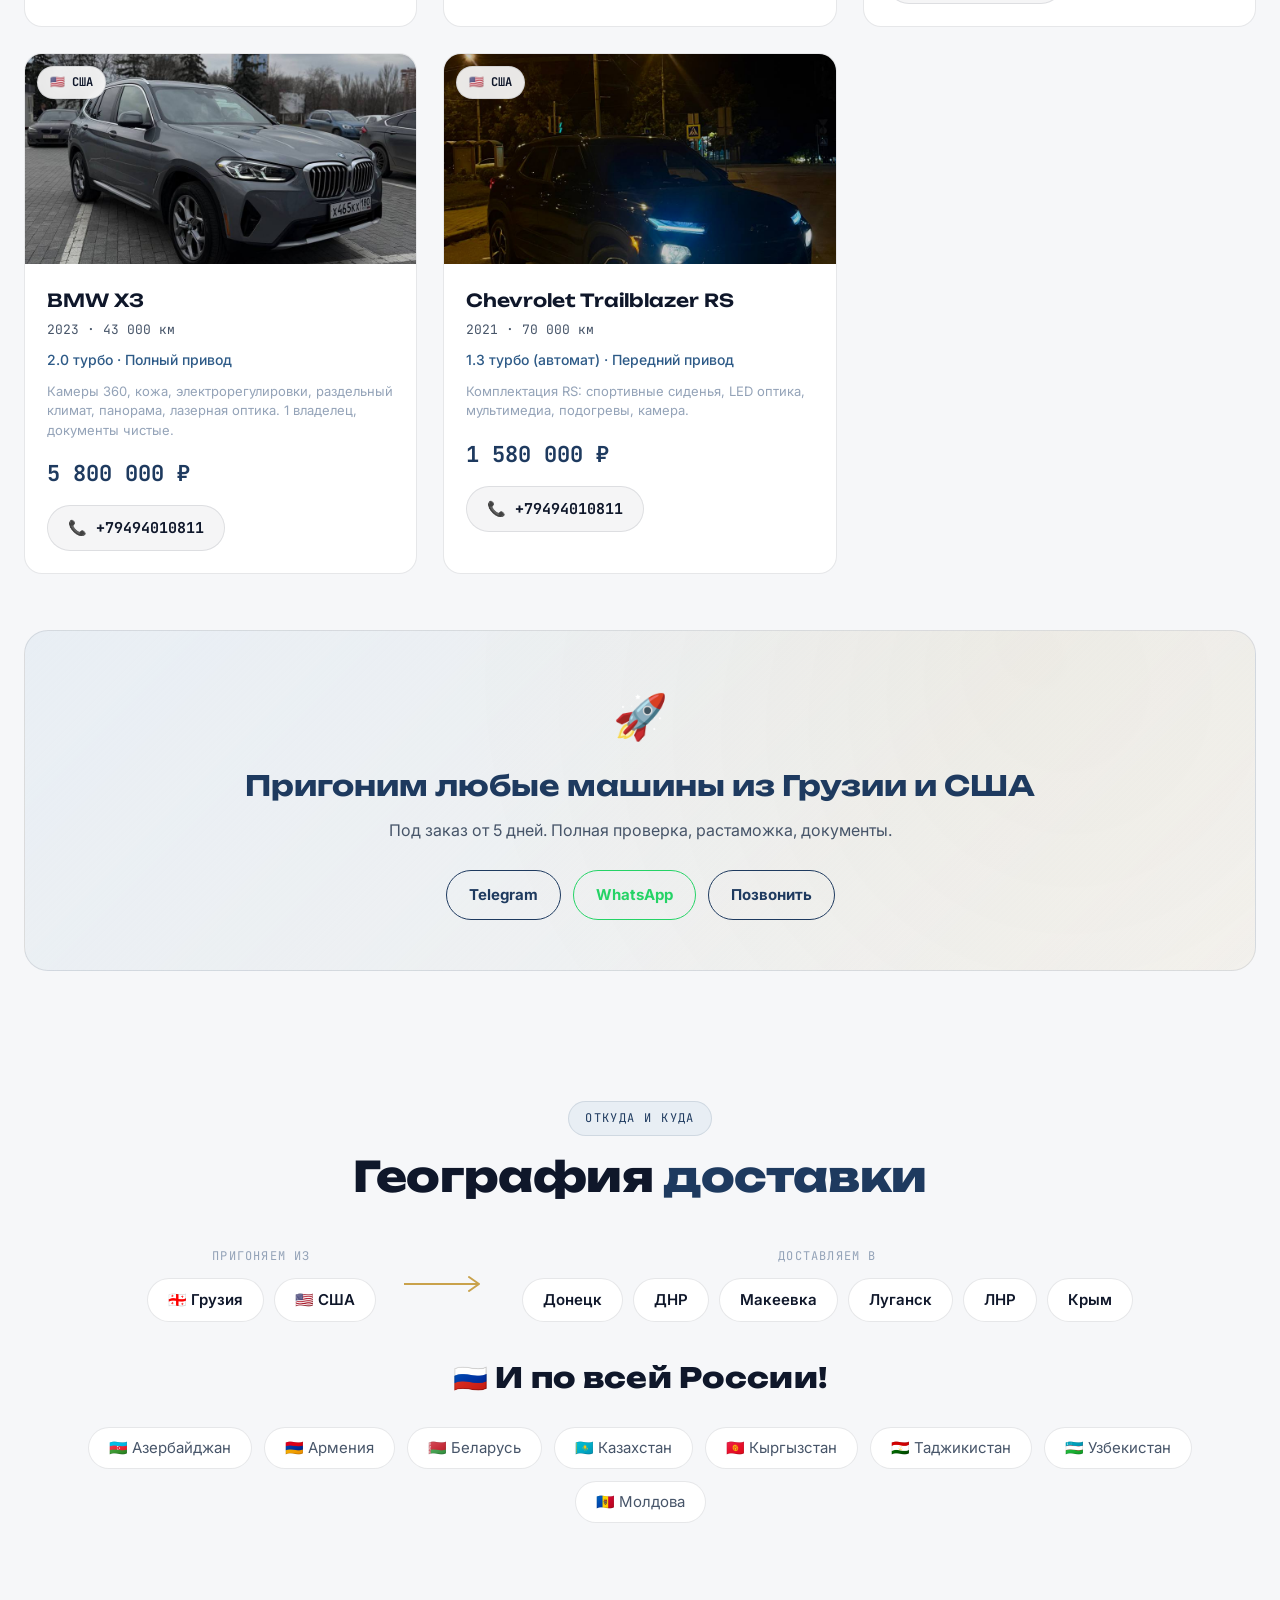
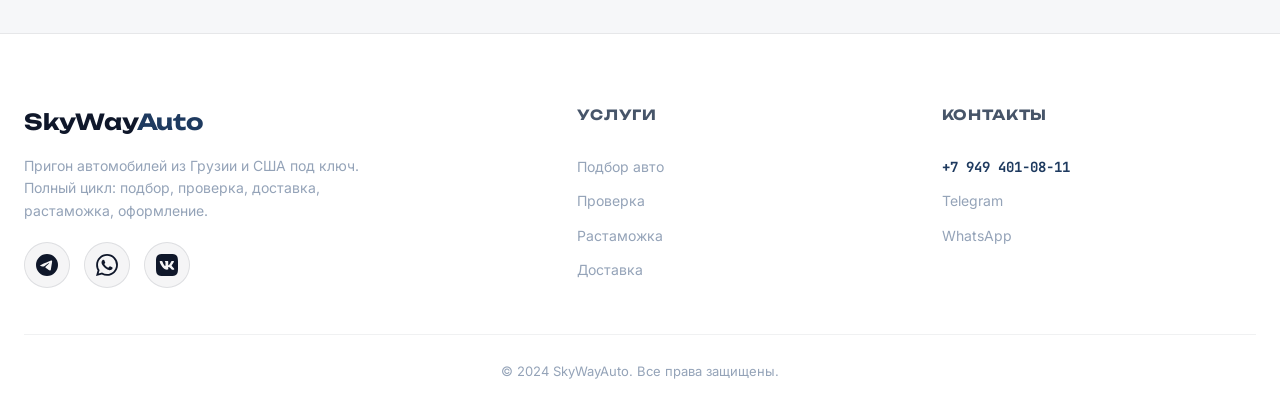
==== commit b5af6caa: "Update index.html" ====
--- a/index.html
+++ b/index.html
@@ -1,335 +1,326 @@
 <!DOCTYPE html>
 <html lang="ru">
 <head>
-<meta charset="UTF-8">
-<meta name="viewport" content="width=device-width, initial-scale=1.0, user-scalable=yes">
-<title>SkyWayAuto — пригон авто из Грузии и Америки под ключ</title>
-<meta name="description" content="Пригон автомобилей из Грузии и США под ключ. Подбор, проверка, растаможка, оформление документов. Доставка по ДНР, ЛНР, Крыму, России и СНГ. Звоните!">
-<link rel="icon" type="image/png" href="logo.png">
-<link rel="shortcut icon" type="image/png" href="logo.png">
-
-<meta property="og:title" content="SkyWayAuto — пригон авто из Грузии и Америки">
-<meta property="og:description" content="Пригон автомобилей под ключ. Доставка по ДНР, ЛНР, Крыму и всей России. Звоните!">
-<meta property="og:image" content="https://skywayauto.shop/logo.png">
-<meta property="og:image:width" content="512">
-<meta property="og:image:height" content="512">
-<meta property="og:type" content="website">
-<meta property="og:url" content="https://skywayauto.shop">
-
-<script type="application/ld+json">
-{
-  "@context": "https://schema.org",
-  "@type": "Organization",
-  "name": "SkyWayAuto",
-  "url": "https://skywayauto.shop",
-  "logo": "https://skywayauto.shop/logo.png",
-  "description": "Пригон авто из Грузии и Америки под ключ",
-  "telephone": "+79494010811",
-  "address": {
-    "@type": "PostalAddress",
-    "addressLocality": "Донецк",
-    "addressCountry": "RU"
-  },
-  "sameAs": [
-    "https://t.me/ZaharSok",
-    "https://vk.ru/sahar454"
-  ]
-}
-</script>
-
-<link rel="preconnect" href="https://fonts.googleapis.com">
-<link rel="preconnect" href="https://fonts.gstatic.com" crossorigin>
-<link href="https://fonts.googleapis.com/css2?family=Unbounded:wght@500;600;700;800;900&family=Inter:opsz,wght@14..32,400;14..32,500;14..32,600;14..32,700;14..32,800&family=JetBrains+Mono:wght@400;500;600;700&display=swap" rel="stylesheet">
-<link rel="stylesheet" href="style.css">
+  <meta charset="UTF-8">
+  <meta name="viewport" content="width=device-width, initial-scale=1.0">
+  <title>SkyWayAuto — пригон авто из Грузии и Америки</title>
+  <meta name="description" content="Пригон автомобилей из Грузии и США под ключ. Доставка по РФ, ДНР, ЛНР, Крыму и СНГ.">
+  <link rel="preconnect" href="https://fonts.googleapis.com">
+  <link rel="preconnect" href="https://fonts.gstatic.com" crossorigin>
+  <link href="https://fonts.googleapis.com/css2?family=Inter:wght@400;500;600;700&family=JetBrains+Mono:wght@400;500;700&family=Unbounded:wght@600;700;800&display=swap" rel="stylesheet">
+  <link rel="stylesheet" href="style.css">
 </head>
 <body>
 
-<!-- ===== ШАПКА ===== -->
-<header class="nav" id="siteNav">
-  <div class="container nav-inner">
-    <a href="#top" class="brand">
-      <img src="logo.png" alt="SkyWayAuto" class="brand-logo">
-      <span class="brand-text">SkyWay<span>Auto</span></span>
-    </a>
-
-    <nav class="nav-links" id="navLinks">
-      <a href="#services" class="nav-link">Услуги</a>
-      <a href="#cars" class="nav-link">Каталог</a>
-      <a href="#process" class="nav-link">Как это работает</a>
-      <a href="#geo" class="nav-link">География</a>
-      <a href="#contacts" class="nav-link">Контакты</a>
-    </nav>
-
-    <div class="nav-actions">
-      <a href="tel:+79494010811" class="nav-phone">+7&nbsp;949&nbsp;401‑08‑11</a>
-      <button class="btn btn-primary btn-sm" id="navOrderBtn">Оформить заказ</button>
-      <button class="burger" id="burgerBtn" aria-label="Открыть меню" aria-expanded="false">
-        <span></span><span></span><span></span>
-      </button>
-    </div>
-  </div>
-  <div class="nav-mobile" id="navMobile">
-    <a href="#services">Услуги</a>
-    <a href="#cars">Каталог</a>
-    <a href="#process">Как это работает</a>
-    <a href="#geo">География</a>
-    <a href="#contacts">Контакты</a>
-    <a href="tel:+79494010811" class="nav-mobile-phone">📞 +7 949 401‑08‑11</a>
-  </div>
-</header>
-
-<!-- ===== HERO ===== -->
-<section class="hero" id="top">
-  <div class="hero-bg" aria-hidden="true">
-    <div class="hero-grid"></div>
-    <svg class="route-svg" viewBox="0 0 1200 500" preserveAspectRatio="none">
-      <path class="route-path" d="M -40,380 C 220,220 380,460 560,300 S 900,140 1260,220" />
-      <circle class="route-dot" r="5" />
-    </svg>
-  </div>
-  <div class="container hero-inner">
-    <div class="hero-content" data-reveal>
-      <span class="eyebrow">🚗 Пригон под ключ · Грузия · США</span>
-      <h1 class="hero-title">Пригон авто <span>из Грузии и Америки</span></h1>
-
-      <div class="slogan-rotator">
-        <p class="slogan-text" id="typingSlogan"></p>
-      </div>
-
-      <div class="features-badge">
-        <div class="feature-card">🔍 Подбор авто</div>
-        <div class="feature-card">🛠️ Проверка</div>
-        <div class="feature-card">📄 Растаможка</div>
-        <div class="feature-card">📋 Оформление</div>
-        <div class="feature-card">🚛 Доставка по РФ</div>
-      </div>
-
-      <div class="order-block">
-        <div class="price-min"><span>Цена под ключ от</span>1 500 000 ₽</div>
-        <button class="btn btn-primary btn-lg" id="openOrderModalBtn">📞 Оформить заказ</button>
-        <div class="order-sub">Отвечаем моментально в Telegram и WhatsApp</div>
-      </div>
-    </div>
-  </div>
-  <div class="hero-scroll" aria-hidden="true"><span></span></div>
-</section>
-
-<!-- ===== БЕГУЩАЯ СТРОКА МАРШРУТА ===== -->
-<div class="marquee-wrap" aria-hidden="true">
-  <div class="marquee-track">
-    <span class="marquee-item">🇬🇪 Грузия</span>
-    <span class="marquee-sep">✦</span>
-    <span class="marquee-item">🇺🇸 США</span>
-    <span class="marquee-sep">✦</span>
-    <span class="marquee-item">🚢 Доставка морем и своим ходом</span>
-    <span class="marquee-sep">✦</span>
-    <span class="marquee-item">🛃 Растаможка под ключ</span>
-    <span class="marquee-sep">✦</span>
-    <span class="marquee-item">📄 Полный пакет документов</span>
-    <span class="marquee-sep">✦</span>
-    <span class="marquee-item">🇷🇺 Донецк · ДНР · ЛНР · Крым · Россия</span>
-    <span class="marquee-sep">✦</span>
-    <span class="marquee-item">🇬🇪 Грузия</span>
-    <span class="marquee-sep">✦</span>
-    <span class="marquee-item">🇺🇸 США</span>
-    <span class="marquee-sep">✦</span>
-    <span class="marquee-item">🚢 Доставка морем и своим ходом</span>
-    <span class="marquee-sep">✦</span>
-    <span class="marquee-item">🛃 Растаможка под ключ</span>
-    <span class="marquee-sep">✦</span>
-    <span class="marquee-item">📄 Полный пакет документов</span>
-    <span class="marquee-sep">✦</span>
-    <span class="marquee-item">🇷🇺 Донецк · ДНР · ЛНР · Крым · Россия</span>
-    <span class="marquee-sep">✦</span>
-  </div>
-</div>
-
-<!-- ===== УСЛУГИ ===== -->
-<section class="services" id="services">
-  <div class="container">
-    <span class="eyebrow center">Полный цикл — от заявки до ключей в руках</span>
-    <h2 class="section-title" data-reveal>Услуги <span>под ключ</span></h2>
-
-    <div class="services-grid">
-      <div class="service-card" data-reveal><span class="service-icon">🔍</span><h3>Подбор авто</h3><p>Подберём автомобиль под ваш бюджет, задачи и пожелания — по фото, видео и отчётам с аукционов</p></div>
-      <div class="service-card" data-reveal><span class="service-icon">🛠️</span><h3>Автопроверка</h3><p>Полная диагностика и проверка юридической чистоты перед покупкой</p></div>
-      <div class="service-card" data-reveal><span class="service-icon">📄</span><h3>Растаможка</h3><p>Берём на себя все таможенные процедуры и платежи — без вашего участия</p></div>
-      <div class="service-card" data-reveal><span class="service-icon">📋</span><h3>Оформление</h3><p>Полный пакет документов для постановки на учёт</p></div>
-      <div class="service-card" data-reveal><span class="service-icon">🚛</span><h3>Доставка</h3><p>По всей России, ДНР, ЛНР, Крыму и странам СНГ — до двери</p></div>
-      <div class="service-card" data-reveal><span class="service-icon">🔧</span><h3>Диагностика</h3><p>Проверка всех узлов и агрегатов перед передачей клиенту</p></div>
-    </div>
-  </div>
-</section>
-
-<!-- ===== КАК ЭТО РАБОТАЕТ ===== -->
-<section class="process" id="process">
-  <div class="container">
-    <span class="eyebrow center">Пять шагов до вашего автомобиля</span>
-    <h2 class="section-title" data-reveal>Как проходит <span>пригон</span></h2>
-
-    <div class="process-line" id="processLine">
-      <div class="process-progress" id="processProgress"></div>
-
-      <div class="process-step" data-reveal>
-        <div class="step-num">01</div>
-        <h3>Заявка</h3>
-        <p>Оставляете заявку по телефону, в Telegram или WhatsApp — обсуждаем бюджет и пожелания</p>
-      </div>
-      <div class="process-step" data-reveal>
-        <div class="step-num">02</div>
-        <h3>Подбор и проверка</h3>
-        <p>Находим варианты в Грузии и США, проверяем историю, документы и техническое состояние</p>
-      </div>
-      <div class="process-step" data-reveal>
-        <div class="step-num">03</div>
-        <h3>Покупка и доставка</h3>
-        <p>Выкупаем автомобиль и организуем доставку морем или своим ходом</p>
-      </div>
-      <div class="process-step" data-reveal>
-        <div class="step-num">04</div>
-        <h3>Растаможка</h3>
-        <p>Оформляем все таможенные процедуры и документы под ключ</p>
-      </div>
-      <div class="process-step" data-reveal>
-        <div class="step-num">05</div>
-        <h3>Передача авто</h3>
-        <p>Доставляем автомобиль в Донецк, ДНР, ЛНР, Крым или любой регион России</p>
-      </div>
-    </div>
-  </div>
-</section>
-
-<!-- ===== КАТАЛОГ МАШИН ===== -->
-<section class="cars" id="cars">
-  <div class="container">
-    <span class="eyebrow center">Уже проверены, оформлены и готовы к выезду</span>
-    <h2 class="section-title" data-reveal>Автомобили <span>в наличии</span></h2>
-    <p class="cars-subtitle" data-reveal>🔥 <span id="carsCount">5</span> авто в наличии прямо сейчас — звоните, пока не продали!</p>
-
-    <div class="cars-filter" id="carsFilter" data-reveal></div>
-
-    <div class="cars-grid" id="carsGrid"></div>
-
-    <!-- Блок "Пригоним под заказ" -->
-    <div class="order-custom" id="orderCustom" data-reveal>
-      <div class="order-custom-content">
-        <span class="order-icon">🚀</span>
-        <h3>Пригоним любые машины из Грузии и США</h3>
-        <p>Под заказ от 5 дней. Полная проверка, растаможка, документы.</p>
-        <div class="order-custom-contacts">
-          <a href="tel:+79494010811" class="btn btn-primary">📞 Позвонить</a>
-          <a href="https://t.me/ZaharSok" target="_blank" rel="noopener" class="btn btn-secondary">✈️ Telegram</a>
-          <a href="https://wa.me/79897242348" target="_blank" rel="noopener" class="btn btn-secondary whatsapp">💬 WhatsApp</a>
-          <a href="https://vk.ru/sahar454" target="_blank" rel="noopener" class="btn btn-secondary vk-btn">📘 VK</a>
-        </div>
-      </div>
-    </div>
-  </div>
-</section>
-
-<!-- ===== ГЕОГРАФИЯ ===== -->
-<section class="geo" id="geo">
-  <div class="container">
-    <span class="eyebrow center">Откуда и куда</span>
-    <h2 class="section-title" data-reveal>География <span>доставки</span></h2>
-
-    <div class="geo-route" data-reveal>
-      <div class="geo-from">
-        <span class="geo-label">Пригоняем из</span>
-        <div class="geo-from-flags"><span>🇬🇪 Грузия</span><span>🇺🇸 США</span></div>
-      </div>
-      <div class="geo-arrow">
-        <svg viewBox="0 0 120 24" class="geo-arrow-svg"><path d="M0,12 H108" /><path d="M96,2 L112,12 L96,22" /></svg>
-      </div>
-      <div class="geo-to">
-        <span class="geo-label">Доставляем в</span>
-        <div class="geo-main">
-          <span>Донецк</span><span>ДНР</span><span>Макеевка</span>
-          <span>Луганск</span><span>ЛНР</span><span>Крым</span>
-        </div>
-      </div>
-    </div>
-
-    <div class="geo-russia" data-reveal>🇷🇺 И по всей России!</div>
-
-    <div class="geo-countries" data-reveal>
-      <span>🇦🇿 Азербайджан</span>
-      <span>🇦🇲 Армения</span>
-      <span>🇧🇾 Беларусь</span>
-      <span>🇰🇿 Казахстан</span>
-      <span>🇰🇬 Кыргызстан</span>
-      <span>🇹🇯 Таджикистан</span>
-      <span>🇺🇿 Узбекистан</span>
-      <span>🇲🇩 Молдова</span>
-    </div>
-  </div>
-</section>
-
-<!-- ===== ФУТЕР ===== -->
-<footer class="footer" id="contacts">
-  <div class="container footer-grid">
-    <div class="footer-brand">
-      <a href="#top" class="brand footer-brand-logo">
-        <img src="logo.png" alt="SkyWayAuto" class="brand-logo">
+  <!-- NAV -->
+  <nav class="nav" id="siteNav">
+    <div class="container nav-inner">
+      <a href="#" class="brand">
+        <img src="logo.svg" alt="" class="brand-logo" onerror="this.style.display='none'">
         <span class="brand-text">SkyWay<span>Auto</span></span>
       </a>
-      <p>Пригон автомобилей из Грузии и Америки под ключ: подбор, проверка, растаможка, документы, доставка по России и СНГ.</p>
-      <div class="footer-icons">
-        <a href="https://t.me/ZaharSok" target="_blank" rel="noopener" class="footer-icon" title="Telegram">
-          <img src="logotg.svg" alt="Telegram" class="social-logo">
-        </a>
-        <a href="https://vk.ru/sahar454" target="_blank" rel="noopener" class="footer-icon" title="VK">
-          <img src="logovk.svg" alt="VK" class="social-logo">
-        </a>
-        <a href="https://wa.me/79897242348" target="_blank" rel="noopener" class="footer-icon" title="WhatsApp">
-          <img src="logowp.svg" alt="WhatsApp" class="social-logo">
-        </a>
-        <a href="https://t.me/Ivanka58" target="_blank" rel="noopener" class="footer-icon" title="Техподдержка">🎧</a>
-      </div>
-    </div>
-
-    <div class="footer-col">
-      <h5>Навигация</h5>
+      <div class="nav-links">
+        <a href="#services" class="nav-link">Услуги</a>
+        <a href="#cars" class="nav-link">Авто в наличии</a>
+        <a href="#process" class="nav-link">Как проходит</a>
+        <a href="#geo" class="nav-link">География</a>
+        <a href="#contacts" class="nav-link">Контакты</a>
+      </div>
+      <div class="nav-actions">
+        <a href="tel:+79494010811" class="nav-phone">+7 949 401-08-11</a>
+        <button class="btn btn-primary btn-sm" id="navOrderBtn">Заказать пригон</button>
+        <button class="burger" id="burgerBtn" aria-label="Меню" aria-expanded="false">
+          <span></span><span></span><span></span>
+        </button>
+      </div>
+    </div>
+    <div class="nav-mobile" id="navMobile">
       <a href="#services">Услуги</a>
-      <a href="#cars">Каталог авто</a>
-      <a href="#process">Как это работает</a>
+      <a href="#cars">Авто в наличии</a>
+      <a href="#process">Как проходит</a>
       <a href="#geo">География</a>
-    </div>
-
-    <div class="footer-col">
-      <h5>Связь</h5>
-      <a href="tel:+79494010811" class="footer-phone">+7 949 401 08 11</a>
-      <a href="https://t.me/ZaharSok" target="_blank" rel="noopener">Telegram</a>
-      <a href="https://wa.me/79897242348" target="_blank" rel="noopener">WhatsApp</a>
-      <a href="https://vk.ru/sahar454" target="_blank" rel="noopener">VK</a>
+      <a href="#contacts">Контакты</a>
+      <a href="tel:+79494010811" class="nav-mobile-phone">+7 949 401-08-11</a>
+    </div>
+  </nav>
+
+  <!-- HERO -->
+  <section class="hero">
+    <div class="hero-bg">
+      <div class="hero-grid"></div>
+      <svg class="route-svg" viewBox="0 0 1280 500" preserveAspectRatio="none">
+        <defs>
+          <linearGradient id="routeGrad" x1="0%" y1="0%" x2="100%" y2="0%">
+            <stop offset="0%" stop-color="#c9a24c" stop-opacity="0"/>
+            <stop offset="50%" stop-color="#c9a24c" stop-opacity="0.6"/>
+            <stop offset="100%" stop-color="#c9a24c" stop-opacity="0"/>
+          </linearGradient>
+        </defs>
+        <path class="route-path" d="M -40,380 C 220,220 380,460 560,300 S 900,140 1260,220" stroke="url(#routeGrad)"/>
+        <circle class="route-dot" r="5" cx="0" cy="0"/>
+      </svg>
+    </div>
+    <div class="container hero-inner">
+      <div class="hero-content">
+        <div class="eyebrow center">🚗 Пригон под ключ · Грузия · США</div>
+        <h1 class="hero-title">Пригон авто из Грузии и Америки</h1>
+        <div class="slogan-rotator">
+          <span class="slogan-text" id="typingSlogan"></span>
+        </div>
+        <div class="features-badge">
+          <div class="feature-card">🔍 Подбор авто</div>
+          <div class="feature-card">🛠️ Проверка</div>
+          <div class="feature-card">📄 Растаможка</div>
+          <div class="feature-card">📋 Оформление</div>
+          <div class="feature-card">🚛 Доставка по РФ</div>
+        </div>
+        <div class="order-block" data-reveal>
+          <div class="price-min"><span>Цена под ключ от</span>1 500 000 ₽</div>
+          <button class="btn btn-primary btn-lg" id="openOrderModalBtn" style="width:100%">
+            📞 Связаться с нами
+          </button>
+          <p class="order-sub">Отвечаем моментально в Telegram и WhatsApp</p>
+        </div>
+      </div>
+      <div class="hero-scroll"><span></span></div>
+    </div>
+  </section>
+
+  <!-- MARQUEE -->
+  <div class="marquee-wrap">
+    <div class="marquee-track" id="marqueeTrack">
+      <span class="marquee-item">Донецк</span><span class="marquee-sep">✦</span>
+      <span class="marquee-item">ДНР</span><span class="marquee-sep">✦</span>
+      <span class="marquee-item">Макеевка</span><span class="marquee-sep">✦</span>
+      <span class="marquee-item">Луганск</span><span class="marquee-sep">✦</span>
+      <span class="marquee-item">ЛНР</span><span class="marquee-sep">✦</span>
+      <span class="marquee-item">Крым</span><span class="marquee-sep">✦</span>
+      <span class="marquee-item">Москва</span><span class="marquee-sep">✦</span>
+      <span class="marquee-item">СПб</span><span class="marquee-sep">✦</span>
+      <span class="marquee-item">Ростов</span><span class="marquee-sep">✦</span>
+      <span class="marquee-item">Краснодар</span><span class="marquee-sep">✦</span>
+      <span class="marquee-item">Сочи</span><span class="marquee-sep">✦</span>
+      <span class="marquee-item">Самара</span><span class="marquee-sep">✦</span>
+      <!-- duplicate for seamless loop -->
+      <span class="marquee-item">Донецк</span><span class="marquee-sep">✦</span>
+      <span class="marquee-item">ДНР</span><span class="marquee-sep">✦</span>
+      <span class="marquee-item">Макеевка</span><span class="marquee-sep">✦</span>
+      <span class="marquee-item">Луганск</span><span class="marquee-sep">✦</span>
+      <span class="marquee-item">ЛНР</span><span class="marquee-sep">✦</span>
+      <span class="marquee-item">Крым</span><span class="marquee-sep">✦</span>
+      <span class="marquee-item">Москва</span><span class="marquee-sep">✦</span>
+      <span class="marquee-item">СПб</span><span class="marquee-sep">✦</span>
+      <span class="marquee-item">Ростов</span><span class="marquee-sep">✦</span>
+      <span class="marquee-item">Краснодар</span><span class="marquee-sep">✦</span>
+      <span class="marquee-item">Сочи</span><span class="marquee-sep">✦</span>
+      <span class="marquee-item">Самара</span><span class="marquee-sep">✦</span>
     </div>
   </div>
 
-  <div class="container footer-bottom">
-    <p class="small">© SkyWayAuto — пригон авто из Грузии и Америки под ключ</p>
+  <!-- SERVICES -->
+  <section class="services" id="services">
+    <div class="container">
+      <div class="eyebrow center">Полный цикл — от заявки до ключей в руках</div>
+      <h2 class="section-title">Услуги <span>под ключ</span></h2>
+      <div class="services-grid">
+        <div class="service-card" data-reveal>
+          <span class="service-icon">🔍</span>
+          <h3>Подбор авто</h3>
+          <p>Подберём автомобиль под ваш бюджет, задачи и пожелания — по фото, видео и отчётам с аукционов</p>
+        </div>
+        <div class="service-card" data-reveal>
+          <span class="service-icon">🛠️</span>
+          <h3>Автопроверка</h3>
+          <p>Полная диагностика и проверка юридической чистоты перед покупкой</p>
+        </div>
+        <div class="service-card" data-reveal>
+          <span class="service-icon">📄</span>
+          <h3>Растаможка</h3>
+          <p>Берём на себя все таможенные процедуры и платежи — без вашего участия</p>
+        </div>
+        <div class="service-card" data-reveal>
+          <span class="service-icon">📋</span>
+          <h3>Оформление</h3>
+          <p>Полный пакет документов для постановки на учёт</p>
+        </div>
+        <div class="service-card" data-reveal>
+          <span class="service-icon">🚛</span>
+          <h3>Доставка</h3>
+          <p>По всей России, ДНР, ЛНР, Крыму и странам СНГ — до двери</p>
+        </div>
+        <div class="service-card" data-reveal>
+          <span class="service-icon">🔧</span>
+          <h3>Диагностика</h3>
+          <p>Проверка всех узлов и агрегатов перед передачей клиенту</p>
+        </div>
+      </div>
+    </div>
+  </section>
+
+  <!-- PROCESS -->
+  <section class="process" id="process">
+    <div class="container">
+      <div class="eyebrow center">Пять шагов до вашего автомобиля</div>
+      <h2 class="section-title">Как проходит <span>пригон</span></h2>
+      <div class="process-line">
+        <div class="process-progress" id="processProgress"></div>
+        <div class="process-step" data-reveal>
+          <div class="step-num">01</div>
+          <h3>Заявка</h3>
+          <p>Оставляете заявку по телефону, в Telegram или WhatsApp — обсуждаем бюджет и пожелания</p>
+        </div>
+        <div class="process-step" data-reveal>
+          <div class="step-num">02</div>
+          <h3>Подбор и проверка</h3>
+          <p>Находим варианты в Грузии и США, проверяем историю, документы и техническое состояние</p>
+        </div>
+        <div class="process-step" data-reveal>
+          <div class="step-num">03</div>
+          <h3>Покупка и доставка</h3>
+          <p>Выкупаем автомобиль и организуем доставку морем или своим ходом</p>
+        </div>
+        <div class="process-step" data-reveal>
+          <div class="step-num">04</div>
+          <h3>Растаможка</h3>
+          <p>Оформляем все таможенные процедуры и документы под ключ</p>
+        </div>
+        <div class="process-step" data-reveal>
+          <div class="step-num">05</div>
+          <h3>Передача авто</h3>
+          <p>Доставляем автомобиль в Донецк, ДНР, ЛНР, Крым или любой регион России</p>
+        </div>
+      </div>
+    </div>
+  </section>
+
+  <!-- CARS -->
+  <section class="cars" id="cars">
+    <div class="container">
+      <div class="eyebrow center">Уже проверены, оформлены и готовы к выезду</div>
+      <h2 class="section-title">Автомобили <span>в наличии</span></h2>
+      <p class="cars-subtitle">🔥 <span id="carsCount">0</span> авто в наличии прямо сейчас — звоните, пока не продали!</p>
+      <div class="cars-filter" id="carsFilter"></div>
+      <div class="cars-grid" id="carsGrid"></div>
+
+      <div class="order-custom" data-reveal>
+        <div class="order-custom-content">
+          <span class="order-icon">🚀</span>
+          <h3>Пригоним любые машины из Грузии и США</h3>
+          <p>Под заказ от 5 дней. Полная проверка, растаможка, документы.</p>
+          <div class="order-custom-contacts">
+            <a href="https://t.me/Ivanka58" target="_blank" class="btn btn-secondary">Telegram</a>
+            <a href="https://wa.me/79494010811" target="_blank" class="btn btn-secondary whatsapp">WhatsApp</a>
+            <a href="tel:+79494010811" class="btn btn-secondary">Позвонить</a>
+          </div>
+        </div>
+      </div>
+    </div>
+  </section>
+
+  <!-- GEO -->
+  <section class="geo" id="geo">
+    <div class="container">
+      <div class="eyebrow center">Откуда и куда</div>
+      <h2 class="section-title">География <span>доставки</span></h2>
+      <div class="geo-route">
+        <div class="geo-from">
+          <span class="geo-label">Пригоняем из</span>
+          <div class="geo-from-flags">
+            <span>🇬🇪 Грузия</span>
+            <span>🇺🇸 США</span>
+          </div>
+        </div>
+        <svg class="geo-arrow-svg" viewBox="0 0 90 20">
+          <path d="M0,10 L75,10 M65,3 L75,10 L65,17" stroke-linecap="round" stroke-linejoin="round"/>
+        </svg>
+        <div class="geo-to">
+          <span class="geo-label">Доставляем в</span>
+          <div class="geo-main">
+            <span>Донецк</span>
+            <span>ДНР</span>
+            <span>Макеевка</span>
+            <span>Луганск</span>
+            <span>ЛНР</span>
+            <span>Крым</span>
+          </div>
+        </div>
+      </div>
+      <div class="geo-russia">🇷🇺 И по всей России!</div>
+      <div class="geo-countries">
+        <span>🇦🇿 Азербайджан</span>
+        <span>🇦🇲 Армения</span>
+        <span>🇧🇾 Беларусь</span>
+        <span>🇰🇿 Казахстан</span>
+        <span>🇰🇬 Кыргызстан</span>
+        <span>🇹🇯 Таджикистан</span>
+        <span>🇺🇿 Узбекистан</span>
+        <span>🇲🇩 Молдова</span>
+      </div>
+    </div>
+  </section>
+
+  <!-- FOOTER -->
+  <footer class="footer" id="contacts">
+    <div class="container">
+      <div class="footer-grid">
+        <div class="footer-brand">
+          <div class="footer-brand-logo">
+            <span class="brand-text" style="font-size:22px">SkyWay<span style="color:var(--sapphire)">Auto</span></span>
+          </div>
+          <p>Пригон автомобилей из Грузии и США под ключ. Полный цикл: подбор, проверка, доставка, растаможка, оформление.</p>
+          <div class="footer-icons">
+            <a href="https://t.me/Ivanka58" target="_blank" class="footer-icon" aria-label="Telegram">
+              <svg class="social-logo" viewBox="0 0 24 24" fill="currentColor"><path d="M11.944 0A12 12 0 0 0 0 12a12 12 0 0 0 12 12 12 12 0 0 0 12-12A12 12 0 0 0 12 0a12 12 0 0 0-.056 0zm4.962 7.224c.1-.002.321.023.465.14a.506.506 0 0 1 .171.325c.016.093.036.306.02.472-.18 1.898-.962 6.502-1.36 8.627-.168.9-.499 1.201-.82 1.23-.696.065-1.225-.46-1.9-.902-1.056-.693-1.653-1.124-2.678-1.8-1.185-.78-.417-1.21.258-1.91.177-.184 3.247-2.977 3.307-3.23.007-.032.014-.15-.056-.212s-.174-.041-.249-.024c-.106.024-1.793 1.14-5.061 3.345-.48.33-.913.49-1.302.48-.428-.008-1.252-.241-1.865-.44-.752-.245-1.349-.374-1.297-.789.027-.216.325-.437.893-.663 3.498-1.524 5.83-2.529 6.998-3.014 3.332-1.386 4.025-1.627 4.476-1.635z"/></svg>
+            </a>
+            <a href="https://wa.me/79494010811" target="_blank" class="footer-icon" aria-label="WhatsApp">
+              <svg class="social-logo" viewBox="0 0 24 24" fill="currentColor"><path d="M17.472 14.382c-.297-.149-1.758-.867-2.03-.967-.273-.099-.471-.148-.67.15-.197.297-.767.966-.94 1.164-.173.199-.347.223-.644.075-.297-.15-1.255-.463-2.39-1.475-.883-.788-1.48-1.761-1.653-2.059-.173-.297-.018-.458.13-.606.134-.133.298-.347.446-.52.149-.174.198-.298.298-.497.099-.198.05-.371-.025-.52-.075-.149-.669-1.612-.916-2.207-.242-.579-.487-.5-.669-.51-.173-.008-.371-.01-.57-.01-.198 0-.52.074-.792.372-.272.297-1.04 1.016-1.04 2.479 0 1.462 1.065 2.875 1.213 3.074.149.198 2.096 3.2 5.077 4.487.709.306 1.262.489 1.694.625.712.227 1.36.195 1.871.118.571-.085 1.758-.719 2.006-1.413.248-.694.248-1.289.173-1.413-.074-.124-.272-.198-.57-.347m-5.421 7.403h-.004a9.87 9.87 0 01-5.031-1.378l-.361-.214-3.741.982.998-3.648-.235-.374a9.86 9.86 0 01-1.51-5.26c.001-5.45 4.436-9.884 9.888-9.884 2.64 0 5.122 1.03 6.988 2.898a9.825 9.825 0 012.893 6.994c-.003 5.45-4.437 9.884-9.885 9.884m8.413-18.297A11.815 11.815 0 0012.05 0C5.495 0 .16 5.335.157 11.892c0 2.096.547 4.142 1.588 5.945L.057 24l6.305-1.654a11.882 11.882 0 005.683 1.448h.005c6.554 0 11.89-5.335 11.893-11.893a11.821 11.821 0 00-3.48-8.413z"/></svg>
+            </a>
+            <a href="https://vk.com" target="_blank" class="footer-icon" aria-label="VK">
+              <svg class="social-logo" viewBox="0 0 24 24" fill="currentColor"><path d="M15.684 0H8.316C1.592 0 0 1.592 0 8.316v7.368C0 22.408 1.592 24 8.316 24h7.368C22.408 24 24 22.408 24 15.684V8.316C24 1.592 22.408 0 15.684 0zm3.692 17.123h-1.744c-.66 0-.864-.525-2.05-1.727-1.033-1-1.49-1.135-1.744-1.135-.356 0-.458.102-.458.593v1.575c0 .424-.135.678-1.253.678-1.846 0-3.896-1.118-5.335-3.202C4.624 10.857 4 8.57 4 8.196c0-.254.102-.491.593-.491h1.744c.44 0 .61.203.78.678.864 2.49 2.303 4.675 2.896 4.675.22 0 .322-.102.322-.66V9.721c-.068-1.186-.695-1.287-.695-1.71 0-.203.17-.407.44-.407h2.744c.373 0 .508.203.508.643v3.473c0 .372.17.508.271.508.22 0 .407-.136.813-.542 1.254-1.406 2.151-3.574 2.151-3.574.119-.254.322-.491.763-.491h1.744c.525 0 .644.27.525.643-.22 1.017-2.354 4.031-2.354 4.031-.186.305-.254.44 0 .78.186.254.796.779 1.203 1.253.745.847 1.32 1.558 1.473 2.05.17.49-.085.744-.576.744z"/></svg>
+            </a>
+          </div>
+        </div>
+        <div class="footer-col">
+          <h5>Услуги</h5>
+          <a href="#services">Подбор авто</a>
+          <a href="#services">Проверка</a>
+          <a href="#services">Растаможка</a>
+          <a href="#services">Доставка</a>
+        </div>
+        <div class="footer-col">
+          <h5>Контакты</h5>
+          <a href="tel:+79494010811" class="footer-phone">+7 949 401-08-11</a>
+          <a href="https://t.me/Ivanka58" target="_blank">Telegram</a>
+          <a href="https://wa.me/79494010811" target="_blank">WhatsApp</a>
+        </div>
+      </div>
+      <div class="footer-bottom">
+        <span class="small">© 2024 SkyWayAuto. Все права защищены.</span>
+      </div>
+    </div>
+  </footer>
+
+  <!-- MODAL -->
+  <div class="modal" id="orderModal">
+    <div class="modal-content">
+      <span class="close" aria-label="Закрыть">&times;</span>
+      <h3>🚗 Связаться с нами</h3>
+      <p style="color:var(--text-dim);margin-top:8px">Есть вопросы? Напишите нам!</p>
+      <div class="modal-buttons">
+        <a href="tel:+79494010811" class="modal-option phone">📞 Позвонить</a>
+        <a href="https://t.me/Ivanka58" target="_blank" class="modal-option telegram">✈️ Telegram</a>
+        <a href="https://wa.me/79494010811" target="_blank" class="modal-option whatsapp">💬 WhatsApp</a>
+      </div>
+    </div>
   </div>
-</footer>
-
-<!-- ===== МОДАЛКА ===== -->
-<div id="orderModal" class="modal">
-  <div class="modal-content">
-    <span class="close">&times;</span>
-    <h3>🚗 Связаться с нами</h3>
-    <div class="modal-buttons">
-      <a href="tel:+79494010811" class="modal-option phone">📞 +7 949 401 08 11</a>
-      <a href="https://t.me/ZaharSok" target="_blank" rel="noopener" class="modal-option telegram">✈️ Telegram</a>
-      <a href="https://wa.me/79897242348" target="_blank" rel="noopener" class="modal-option whatsapp">💬 WhatsApp</a>
-      <a href="https://vk.ru/sahar454" target="_blank" rel="noopener" class="modal-option vk">📘 VK</a>
-    </div>
+
+  <!-- SUPPORT WIDGET -->
+  <div class="support-circle" id="supportCircle">
+    <div class="support-bubble" id="supportBubble"></div>
+    <div class="support-icon">🎧</div>
   </div>
-</div>
-
-<div id="supportCircle" class="support-circle">
-  <div class="support-bubble" id="supportBubble">Есть вопросы? Напишите нам!</div>
-  <div class="support-icon">🎧</div>
-</div>
-
-<script src="cars.js"></script>
-<script src="script.js"></script>
+
+  <script src="cars.js"></script>
+  <script src="script.js"></script>
 </body>
 </html>
--- a/style.css
+++ b/style.css
@@ -1,159 +1,693 @@
+/* =========================================================
+   SkyWayAuto — деловой светлый дизайн
+   Палитра: белый/серый фон + сапфировый + золотой акценты
+   ========================================================= */
+
+:root {
+  --bg: #f6f7f9;
+  --bg-alt: #ffffff;
+  --surface: rgba(15, 23, 42, 0.04);
+  --surface-strong: rgba(15, 23, 42, 0.07);
+  --border: rgba(15, 23, 42, 0.10);
+  --border-soft: rgba(15, 23, 42, 0.06);
+
+  --text: #0f172a;
+  --text-dim: #475569;
+  --text-faint: #94a3b8;
+
+  --gold: #c9a24c;
+  --gold-light: #d4af37;
+  --gold-deep: #a0822f;
+
+  --sapphire: #1e3a5f;
+  --sapphire-light: #2d5a87;
+  --sapphire-soft: #e8eef4;
+
+  --whatsapp: #25D366;
+  --telegram: #2aabee;
+  --vk: #4680b2;
+
+  --radius-xl: 24px;
+  --radius-lg: 18px;
+  --radius-md: 12px;
+  --radius-sm: 8px;
+  --radius-pill: 999px;
+
+  --ease: cubic-bezier(0.22, 1, 0.36, 1);
+  --font-display: 'Unbounded', 'Inter', sans-serif;
+  --font-body: 'Inter', sans-serif;
+  --font-mono: 'JetBrains Mono', monospace;
+}
+
 * { margin: 0; padding: 0; box-sizing: border-box; }
 
+html {
+  scroll-behavior: smooth;
+  overflow-x: hidden;
+  width: 100%;
+}
+
 body {
-    font-family: 'Inter', sans-serif;
-    background: radial-gradient(circle at 20% 30%, #0b1a2e, #0f1f2f);
-    color: #e8eef2;
-    line-height: 1.5;
-    min-height: 100vh;
-}
-
-.container { max-width: 1280px; margin: 0 auto; padding: 0 20px; text-align: center; }
-
-/* ===== HERO ===== */
-.hero { padding: 60px 0 70px; background: linear-gradient(145deg, rgba(11,26,46,0.7), rgba(20,40,60,0.9)); border-bottom: 2px solid #d4a843; }
-.main-logo { width: 100px; height: auto; filter: drop-shadow(0 4px 15px rgba(212,168,67,0.3)); }
-.hero-title { font-size: 54px; font-weight: 900; margin: 20px 0 15px; }
-.hero-title span { background: linear-gradient(135deg, #d4a843, #f5d371); background-clip: text; -webkit-background-clip: text; color: transparent; }
-
-.slogan-rotator { min-height: 80px; margin: 15px 0 25px; }
-.slogan-text { font-size: 26px; font-weight: 700; background: rgba(255,255,255,0.05); backdrop-filter: blur(8px); display: inline-block; padding: 12px 30px; border-radius: 60px; border: 1px solid #d4a84344; color: #f0f4f8; box-shadow: 0 0 30px rgba(212,168,67,0.05); }
-
-.features-badge { display: flex; flex-wrap: wrap; justify-content: center; gap: 15px; margin: 30px 0 35px; }
-.feature-card { background: rgba(255,255,255,0.04); backdrop-filter: blur(4px); border: 1px solid #d4a84333; padding: 12px 24px; border-radius: 60px; font-weight: 600; font-size: 16px; color: #e8eef2; transition: all 0.3s ease; cursor: default; }
-.feature-card:hover { transform: translateY(-4px); background: rgba(212,168,67,0.12); border-color: #d4a843; box-shadow: 0 8px 25px rgba(212,168,67,0.08); }
-
-.order-block { background: rgba(255,255,255,0.04); backdrop-filter: blur(12px); padding: 32px 24px; border-radius: 50px; max-width: 450px; margin: 0 auto; border: 1px solid #d4a84333; }
-.price-min { font-size: 24px; font-weight: 700; color: #d4a843; margin-bottom: 20px; }
-
-.btn { display: inline-block; border: none; font-weight: 700; font-size: 22px; padding: 16px 32px; border-radius: 60px; transition: all 0.3s ease; text-decoration: none; cursor: pointer; }
-.btn-primary { background: linear-gradient(135deg, #d4a843, #b8922f); color: #0b1a2e; box-shadow: 0 8px 25px rgba(212,168,67,0.2); }
-.btn-primary:hover { transform: scale(1.02); box-shadow: 0 12px 35px rgba(212,168,67,0.35); }
-.btn-secondary { background: transparent; border: 1px solid #d4a843; color: #d4a843; padding: 12px 24px; font-size: 16px; }
-.btn-secondary:hover { background: rgba(212,168,67,0.08); transform: scale(1.02); }
-.btn-secondary.whatsapp { border-color: #25D366; color: #25D366; }
-.btn-secondary.whatsapp:hover { background: rgba(37,211,102,0.08); }
-.btn-secondary.vk-btn { border-color: #4680b2; color: #4680b2; }
-.btn-secondary.vk-btn:hover { background: rgba(70,128,178,0.08); }
-
-/* ===== УСЛУГИ ===== */
-.services { padding: 80px 0; background: rgba(0,0,0,0.25); }
-.section-title { font-size: 44px; font-weight: 900; margin-bottom: 40px; }
-.section-title span { background: linear-gradient(135deg, #d4a843, #f5d371); background-clip: text; -webkit-background-clip: text; color: transparent; }
-
-.services-grid { display: grid; grid-template-columns: repeat(auto-fit, minmax(180px, 1fr)); gap: 25px; }
-.service-card { background: rgba(255,255,255,0.04); backdrop-filter: blur(6px); border: 1px solid #d4a84322; border-radius: 30px; padding: 25px 15px; transition: all 0.3s ease; }
-.service-card:hover { transform: translateY(-8px); border-color: #d4a843; box-shadow: 0 12px 35px rgba(212,168,67,0.05); }
-.service-card span { font-size: 36px; display: block; margin-bottom: 10px; }
-.service-card h3 { font-size: 20px; font-weight: 700; margin-bottom: 6px; color: #f0f4f8; }
-.service-card p { font-size: 14px; color: #a0b4c8; }
-
-/* ===== КАРУСЕЛЬ ===== */
-.cars { padding: 80px 0; background: rgba(0,0,0,0.15); }
-.cars-subtitle { font-size: 20px; color: #a0b4c8; margin-bottom: 30px; }
-
-.carousel-wrapper { position: relative; display: flex; align-items: center; justify-content: center; gap: 10px; margin: 30px 0; }
-.carousel-container { overflow: hidden; width: 100%; max-width: 1100px; border-radius: 30px; }
-.carousel-track { display: flex; transition: transform 0.5s cubic-bezier(0.25, 0.46, 0.45, 0.94); gap: 25px; padding: 10px 0; }
-
-.car-card { min-width: 300px; flex: 0 0 300px; background: rgba(255,255,255,0.04); backdrop-filter: blur(6px); border: 1px solid #d4a84322; border-radius: 30px; overflow: hidden; transition: all 0.3s ease; cursor: pointer; }
-.car-card:hover { transform: translateY(-8px); border-color: #d4a843; box-shadow: 0 15px 40px rgba(212,168,67,0.08); }
-.car-card img { width: 100%; height: 200px; object-fit: cover; display: block; }
-.car-card-body { padding: 20px; text-align: left; }
-.car-card-body h3 { font-size: 20px; font-weight: 700; color: #f0f4f8; margin-bottom: 4px; }
-.car-card-body .year-mileage { font-size: 14px; color: #a0b4c8; margin-bottom: 6px; }
-.car-card-body .engine-drive { font-size: 14px; color: #c8d8e8; margin-bottom: 8px; }
-.car-card-body .specs { font-size: 13px; color: #8a9aa8; margin-bottom: 12px; line-height: 1.4; }
-.car-card-body .price-tag { font-size: 22px; font-weight: 800; color: #d4a843; margin-bottom: 10px; }
-.car-card-body .car-phone { display: inline-block; font-size: 18px; font-weight: 700; color: #f0f4f8; text-decoration: none; background: rgba(212,168,67,0.12); padding: 8px 18px; border-radius: 60px; border: 1px solid #d4a84344; transition: all 0.3s ease; }
-.car-card-body .car-phone:hover { background: rgba(212,168,67,0.2); border-color: #d4a843; }
-
-.carousel-btn { background: rgba(212,168,67,0.12); border: 1px solid #d4a84344; color: #f0f4f8; font-size: 28px; width: 48px; height: 48px; border-radius: 50%; cursor: pointer; transition: all 0.3s ease; flex-shrink: 0; display: flex; align-items: center; justify-content: center; line-height: 1; }
-.carousel-btn:hover { background: rgba(212,168,67,0.25); border-color: #d4a843; transform: scale(1.05); }
+  font-family: var(--font-body);
+  background: var(--bg);
+  color: var(--text);
+  line-height: 1.6;
+  min-height: 100vh;
+  width: 100%;
+  max-width: 100vw;
+  overflow-x: hidden;
+  -webkit-font-smoothing: antialiased;
+}
+
+body::before {
+  content: "";
+  position: fixed;
+  inset: 0;
+  z-index: -1;
+  background:
+    radial-gradient(circle at 15% 8%, rgba(30, 58, 95, 0.04), transparent 42%),
+    radial-gradient(circle at 88% 18%, rgba(201, 162, 76, 0.04), transparent 40%),
+    radial-gradient(circle at 50% 95%, rgba(30, 58, 95, 0.03), transparent 45%),
+    var(--bg);
+}
+
+.container { width: 100%; max-width: 1280px; margin: 0 auto; padding: 0 24px; }
+
+a { color: inherit; }
+
+img, svg { max-width: 100%; }
+
+/* защита от переполнения */
+.nav-inner, .nav-actions, .hero-inner, .footer-grid, .geo-route,
+.services-grid, .cars-grid, .process-line {
+  min-width: 0;
+}
+.nav-inner > *, .nav-actions > * { min-width: 0; }
+
+::selection { background: rgba(201, 162, 76, 0.25); color: var(--text); }
+
+/* focus visibility */
+a:focus-visible, button:focus-visible {
+  outline: 2px solid var(--gold);
+  outline-offset: 3px;
+  border-radius: 6px;
+}
+
+/* ===== typography helpers ===== */
+.eyebrow {
+  display: inline-flex;
+  align-items: center;
+  gap: 8px;
+  font-family: var(--font-mono);
+  font-size: 12px;
+  letter-spacing: 0.12em;
+  text-transform: uppercase;
+  color: var(--sapphire);
+  background: var(--sapphire-soft);
+  border: 1px solid rgba(30, 58, 95, 0.12);
+  padding: 7px 16px;
+  border-radius: var(--radius-pill);
+}
+.eyebrow.center { display: flex; width: fit-content; margin: 0 auto 16px; }
+
+.section-title {
+  font-family: var(--font-display);
+  font-size: clamp(28px, 4vw, 42px);
+  font-weight: 800;
+  line-height: 1.15;
+  text-align: center;
+  margin: 6px 0 46px;
+  letter-spacing: -0.01em;
+  color: var(--text);
+}
+.section-title span {
+  color: var(--sapphire);
+}
+
+/* ===== reveal-on-scroll ===== */
+[data-reveal] {
+  opacity: 0;
+  transform: translateY(28px);
+  transition: opacity 0.8s var(--ease), transform 0.8s var(--ease);
+}
+[data-reveal].in-view { opacity: 1; transform: translateY(0); }
+
+/* ===== buttons ===== */
+.btn {
+  display: inline-flex;
+  align-items: center;
+  justify-content: center;
+  gap: 8px;
+  max-width: 100%;
+  border: none;
+  font-family: var(--font-body);
+  font-weight: 700;
+  font-size: 15px;
+  padding: 14px 26px;
+  border-radius: var(--radius-pill);
+  transition: transform 0.25s var(--ease), box-shadow 0.25s var(--ease), background 0.25s var(--ease), border-color 0.25s var(--ease);
+  text-decoration: none;
+  cursor: pointer;
+  white-space: normal;
+  text-align: center;
+}
+.btn-primary {
+  background: linear-gradient(135deg, var(--sapphire), var(--sapphire-light));
+  color: #ffffff;
+  box-shadow: 0 8px 24px rgba(30, 58, 95, 0.18);
+}
+.btn-primary:hover { transform: translateY(-2px) scale(1.015); box-shadow: 0 14px 34px rgba(30, 58, 95, 0.28); }
+.btn-lg { font-size: 17px; padding: 17px 32px; }
+.btn-sm { font-size: 13px; padding: 10px 18px; }
+
+.btn-secondary {
+  background: transparent;
+  border: 1.5px solid var(--sapphire);
+  color: var(--sapphire);
+  padding: 12px 22px;
+}
+.btn-secondary:hover { background: var(--sapphire-soft); transform: translateY(-2px); }
+.btn-secondary.whatsapp { border-color: var(--whatsapp); color: var(--whatsapp); }
+.btn-secondary.whatsapp:hover { background: rgba(37, 211, 102, 0.08); }
+.btn-secondary.vk-btn { border-color: var(--vk); color: var(--vk); }
+.btn-secondary.vk-btn:hover { background: rgba(70, 128, 178, 0.08); }
+
+/* =========================================================
+   NAVBAR
+   ========================================================= */
+.nav {
+  position: sticky;
+  top: 0;
+  z-index: 300;
+  background: rgba(246, 247, 249, 0.85);
+  backdrop-filter: blur(16px);
+  -webkit-backdrop-filter: blur(16px);
+  border-bottom: 1px solid transparent;
+  transition: border-color 0.3s var(--ease), background 0.3s var(--ease), padding 0.3s var(--ease);
+}
+.nav.scrolled { border-bottom-color: var(--border); background: rgba(255, 255, 255, 0.95); }
+
+.nav-inner {
+  display: flex;
+  align-items: center;
+  justify-content: space-between;
+  gap: 20px;
+  padding: 16px 24px;
+  transition: padding 0.3s var(--ease);
+  flex-wrap: nowrap;
+}
+.nav.scrolled .nav-inner { padding: 11px 24px; }
+
+.brand { display: flex; align-items: center; gap: 10px; text-decoration: none; }
+.brand-logo { width: 36px; height: 36px; object-fit: contain; filter: drop-shadow(0 2px 8px rgba(30, 58, 95, 0.15)); }
+.brand-text { font-family: var(--font-display); font-weight: 700; font-size: 18px; color: var(--text); letter-spacing: -0.01em; }
+.brand-text span { color: var(--sapphire); }
+
+.nav-links { display: flex; align-items: center; gap: 30px; }
+.nav-link {
+  position: relative;
+  font-size: 14px;
+  font-weight: 600;
+  color: var(--text-dim);
+  text-decoration: none;
+  transition: color 0.25s;
+  padding: 4px 0;
+}
+.nav-link::after {
+  content: "";
+  position: absolute; left: 0; right: 100%; bottom: -2px;
+  height: 2px; background: var(--gold);
+  transition: right 0.3s var(--ease);
+}
+.nav-link:hover { color: var(--text); }
+.nav-link:hover::after, .nav-link.active::after { right: 0; }
+.nav-link.active { color: var(--sapphire); }
+
+.nav-actions { display: flex; align-items: center; gap: 16px; }
+.nav-phone { font-family: var(--font-mono); font-size: 14px; font-weight: 600; color: var(--text); text-decoration: none; }
+.nav-phone:hover { color: var(--sapphire); }
+
+.burger { display: none; flex-direction: column; justify-content: center; gap: 5px; width: 38px; height: 38px; background: none; border: none; cursor: pointer; }
+.burger span { display: block; width: 22px; height: 2px; background: var(--text); transition: transform 0.3s var(--ease), opacity 0.3s var(--ease); margin: 0 auto; }
+.burger.open span:nth-child(1) { transform: translateY(7px) rotate(45deg); }
+.burger.open span:nth-child(2) { opacity: 0; }
+.burger.open span:nth-child(3) { transform: translateY(-7px) rotate(-45deg); }
+
+.nav-mobile {
+  display: none;
+  flex-direction: column;
+  padding: 8px 24px 22px;
+  gap: 4px;
+  background: rgba(255, 255, 255, 0.98);
+  border-bottom: 1px solid var(--border);
+}
+.nav-mobile a { padding: 12px 4px; font-weight: 600; color: var(--text-dim); text-decoration: none; border-bottom: 1px solid var(--border-soft); }
+.nav-mobile a:last-child { border-bottom: none; }
+.nav-mobile-phone { color: var(--sapphire) !important; font-family: var(--font-mono); }
+.nav-mobile.open { display: flex; }
+
+/* =========================================================
+   HERO
+   ========================================================= */
+.hero { position: relative; padding: 84px 0 96px; overflow: hidden; }
+
+.hero-bg { position: absolute; inset: 0; z-index: 0; pointer-events: none; }
+.hero-grid {
+  position: absolute; inset: -10% -5%;
+  background-image:
+    linear-gradient(rgba(30, 58, 95, 0.04) 1px, transparent 1px),
+    linear-gradient(90deg, rgba(30, 58, 95, 0.04) 1px, transparent 1px);
+  background-size: 56px 56px;
+  mask-image: radial-gradient(ellipse 70% 60% at 50% 20%, black 30%, transparent 75%);
+  -webkit-mask-image: radial-gradient(ellipse 70% 60% at 50% 20%, black 30%, transparent 75%);
+}
+.route-svg { position: absolute; inset: 0; width: 100%; height: 100%; opacity: 0.4; }
+.route-path {
+  fill: none;
+  stroke: var(--gold);
+  stroke-width: 1.4;
+  stroke-dasharray: 3 10;
+  opacity: 0.5;
+}
+.route-dot {
+  fill: var(--gold-light);
+  filter: drop-shadow(0 0 6px var(--gold));
+  offset-path: path('M -40,380 C 220,220 380,460 560,300 S 900,140 1260,220');
+  animation: travel 9s linear infinite;
+}
+@keyframes travel { from { offset-distance: 0%; } to { offset-distance: 100%; } }
+
+.hero-inner { position: relative; z-index: 1; text-align: center; }
+.hero-content { max-width: 760px; margin: 0 auto; display: flex; flex-direction: column; align-items: center; }
+
+.hero-title {
+  font-family: var(--font-display);
+  font-size: clamp(32px, 5.5vw, 58px);
+  font-weight: 800;
+  line-height: 1.1;
+  letter-spacing: -0.02em;
+  margin: 22px 0 20px;
+  color: var(--text);
+}
+.hero-title span {
+  display: block;
+  color: var(--sapphire);
+}
+
+.slogan-rotator { min-height: 64px; margin: 4px 0 30px; display: flex; align-items: center; justify-content: center; }
+.slogan-text {
+  font-size: clamp(14px, 1.8vw, 17px);
+  font-weight: 600;
+  font-family: var(--font-mono);
+  background: var(--surface);
+  backdrop-filter: blur(10px);
+  display: inline-block;
+  padding: 12px 24px;
+  border-radius: var(--radius-pill);
+  border: 1px solid var(--border);
+  color: var(--text-dim);
+}
+.slogan-text::after { content: "▍"; color: var(--gold); animation: blink 1s step-end infinite; }
+@keyframes blink { 50% { opacity: 0; } }
+
+.features-badge { display: flex; flex-wrap: wrap; justify-content: center; gap: 12px; margin: 0 0 36px; }
+.feature-card {
+  background: var(--surface);
+  backdrop-filter: blur(6px);
+  border: 1px solid var(--border);
+  padding: 11px 20px;
+  border-radius: var(--radius-pill);
+  font-weight: 600;
+  font-size: 14px;
+  color: var(--text-dim);
+  transition: transform 0.3s var(--ease), background 0.3s, border-color 0.3s, box-shadow 0.3s;
+}
+.feature-card:hover { transform: translateY(-4px); background: var(--sapphire-soft); border-color: var(--sapphire); box-shadow: 0 8px 24px rgba(30, 58, 95, 0.10); }
+
+.order-block {
+  background: var(--bg-alt);
+  backdrop-filter: blur(16px);
+  padding: 34px 30px;
+  border-radius: var(--radius-xl);
+  max-width: 440px;
+  width: 100%;
+  border: 1px solid var(--border);
+  box-shadow: 0 12px 40px rgba(15, 23, 42, 0.08);
+}
+.price-min { font-family: var(--font-mono); font-size: 22px; font-weight: 700; color: var(--sapphire); margin-bottom: 18px; }
+.price-min span { display: block; font-size: 12px; font-weight: 500; color: var(--text-faint); letter-spacing: 0.04em; margin-bottom: 4px; }
+.order-sub { font-size: 13px; color: var(--text-faint); margin-top: 14px; }
+
+.hero-scroll { position: relative; z-index: 1; display: flex; justify-content: center; margin-top: 54px; }
+.hero-scroll span {
+  display: block; width: 22px; height: 36px; border: 1.5px solid var(--border);
+  border-radius: 14px; position: relative;
+}
+.hero-scroll span::before {
+  content: ""; position: absolute; top: 6px; left: 50%; width: 3px; height: 8px;
+  background: var(--gold); border-radius: 2px; transform: translateX(-50%);
+  animation: scrollDot 1.8s ease-in-out infinite;
+}
+@keyframes scrollDot { 0%,100% { opacity: 1; top: 6px; } 50% { opacity: 0.2; top: 16px; } }
+
+/* =========================================================
+   MARQUEE
+   ========================================================= */
+.marquee-wrap {
+  overflow: hidden;
+  border-top: 1px solid var(--border);
+  border-bottom: 1px solid var(--border);
+  background: linear-gradient(90deg, rgba(30, 58, 95, 0.03), rgba(201, 162, 76, 0.03));
+  padding: 16px 0;
+}
+.marquee-track {
+  display: flex;
+  width: max-content;
+  gap: 18px;
+  animation: marquee 32s linear infinite;
+}
+.marquee-wrap:hover .marquee-track { animation-play-state: paused; }
+.marquee-item {
+  font-family: var(--font-mono);
+  font-size: 13px;
+  font-weight: 500;
+  color: var(--text-dim);
+  white-space: nowrap;
+}
+.marquee-sep { color: var(--gold); opacity: 0.6; }
+@keyframes marquee { from { transform: translateX(0); } to { transform: translateX(-50%); } }
+
+/* =========================================================
+   SERVICES
+   ========================================================= */
+.services { padding: 110px 0 100px; text-align: center; }
+.services-grid {
+  display: grid;
+  grid-template-columns: repeat(auto-fit, minmax(220px, 1fr));
+  gap: 20px;
+  text-align: left;
+  width: 100%;
+}
+.service-card {
+  background: var(--bg-alt);
+  border: 1px solid var(--border);
+  border-radius: var(--radius-lg);
+  padding: 28px 22px;
+  transition: transform 0.35s var(--ease), border-color 0.35s, box-shadow 0.35s, background 0.35s;
+}
+.service-card:hover {
+  transform: translateY(-6px);
+  border-color: var(--sapphire);
+  box-shadow: 0 16px 40px rgba(30, 58, 95, 0.10);
+  background: #ffffff;
+}
+.service-icon { font-size: 28px; display: block; margin-bottom: 14px; }
+.service-card h3 { font-family: var(--font-display); font-size: 17px; font-weight: 600; margin-bottom: 8px; color: var(--text); }
+.service-card p { font-size: 14px; color: var(--text-dim); line-height: 1.6; }
+
+/* =========================================================
+   PROCESS
+   ========================================================= */
+.process { padding: 20px 0 110px; text-align: center; }
+.process-line {
+  position: relative;
+  display: grid;
+  grid-template-columns: repeat(5, 1fr);
+  gap: 26px;
+  margin-top: 20px;
+  padding-top: 44px;
+}
+.process-line::before {
+  content: "";
+  position: absolute; top: 20px; left: 4%; right: 4%; height: 2px;
+  background: var(--border);
+}
+.process-progress {
+  position: absolute; top: 20px; left: 4%; height: 2px; width: 0%;
+  background: linear-gradient(90deg, var(--gold), var(--sapphire));
+  transition: width 1.4s var(--ease);
+  box-shadow: 0 0 10px rgba(201, 162, 76, 0.3);
+}
+.process-step { position: relative; text-align: left; padding: 0 4px; }
+.step-num {
+  position: absolute;
+  top: -44px; left: 0;
+  width: 34px; height: 34px;
+  display: flex; align-items: center; justify-content: center;
+  font-family: var(--font-mono); font-size: 12px; font-weight: 700;
+  background: var(--bg); color: var(--sapphire);
+  border: 1.5px solid var(--border); border-radius: 50%;
+  transition: border-color 0.4s, color 0.4s, box-shadow 0.4s;
+}
+.process-step.in-view .step-num { border-color: var(--gold); box-shadow: 0 0 16px rgba(201, 162, 76, 0.25); color: var(--gold-deep); }
+.process-step h3 { font-family: var(--font-display); font-size: 16px; font-weight: 600; margin-bottom: 8px; color: var(--text); }
+.process-step p { font-size: 13.5px; color: var(--text-dim); line-height: 1.6; }
+
+/* =========================================================
+   CARS
+   ========================================================= */
+.cars { padding: 20px 0 110px; text-align: center; }
+.cars-subtitle { font-size: 16px; color: var(--text-dim); margin-bottom: 26px; }
+.cars-subtitle span { color: var(--sapphire); font-family: var(--font-mono); font-weight: 700; }
+
+.cars-filter { display: flex; flex-wrap: wrap; justify-content: center; gap: 10px; margin-bottom: 40px; }
+.filter-chip {
+  font-family: var(--font-mono);
+  font-size: 13px; font-weight: 600;
+  padding: 9px 18px;
+  border-radius: var(--radius-pill);
+  border: 1px solid var(--border);
+  background: transparent;
+  color: var(--text-dim);
+  cursor: pointer;
+  transition: all 0.25s var(--ease);
+}
+.filter-chip:hover { border-color: var(--sapphire); color: var(--text); }
+.filter-chip.active { background: var(--sapphire); border-color: var(--sapphire); color: #ffffff; }
+
+.cars-grid {
+  display: grid;
+  grid-template-columns: repeat(auto-fill, minmax(300px, 1fr));
+  gap: 26px;
+  text-align: left;
+}
+.car-card {
+  background: var(--bg-alt);
+  border: 1px solid var(--border);
+  border-radius: var(--radius-lg);
+  overflow: hidden;
+  transition: transform 0.35s var(--ease), border-color 0.35s, box-shadow 0.35s;
+  opacity: 0; transform: translateY(24px);
+}
+.car-card.show { opacity: 1; transform: translateY(0); }
+.car-card:hover { transform: translateY(-6px); border-color: var(--sapphire); box-shadow: 0 18px 45px rgba(30, 58, 95, 0.12); }
+
+.car-media { position: relative; overflow: hidden; }
+.car-media img { width: 100%; height: 210px; object-fit: cover; display: block; transition: transform 0.6s var(--ease); }
+.car-card:hover .car-media img { transform: scale(1.06); }
+.car-country {
+  position: absolute; top: 12px; left: 12px;
+  font-size: 12px; font-weight: 700; font-family: var(--font-mono);
+  background: rgba(255, 255, 255, 0.9); backdrop-filter: blur(6px);
+  padding: 6px 12px; border-radius: var(--radius-pill);
+  border: 1px solid var(--border);
+  color: var(--text);
+}
+
+.car-card-body { padding: 22px; }
+.car-card-body h3 { font-family: var(--font-display); font-size: 18px; font-weight: 600; color: var(--text); margin-bottom: 6px; }
+.car-card-body .year-mileage { font-family: var(--font-mono); font-size: 13px; color: var(--text-dim); margin-bottom: 8px; }
+.car-card-body .engine-drive { font-size: 14px; color: var(--sapphire-light); margin-bottom: 10px; font-weight: 500; }
+.car-card-body .specs { font-size: 13px; color: var(--text-faint); margin-bottom: 16px; line-height: 1.5; }
+.car-card-body .price-tag { font-family: var(--font-mono); font-size: 22px; font-weight: 700; color: var(--sapphire); margin-bottom: 14px; }
+.car-card-body .car-phone {
+  display: inline-flex; align-items: center; gap: 6px;
+  font-size: 15px; font-weight: 700; font-family: var(--font-mono);
+  color: var(--text); text-decoration: none;
+  background: var(--surface); padding: 10px 20px;
+  border-radius: var(--radius-pill); border: 1px solid var(--border);
+  transition: all 0.25s var(--ease);
+}
+.car-card-body .car-phone:hover { background: var(--sapphire); color: #ffffff; border-color: var(--sapphire); }
 
 /* ===== ПРИГОНИМ ПОД ЗАКАЗ ===== */
-.order-custom { margin: 40px 0 0; padding: 40px 30px; background: linear-gradient(135deg, rgba(212,168,67,0.08), rgba(212,168,67,0.02)); border: 2px solid #d4a84344; border-radius: 40px; text-align: center; }
-.order-custom-content .order-icon { font-size: 48px; display: block; margin-bottom: 10px; }
-.order-custom-content h3 { font-size: 28px; font-weight: 800; color: #f5d371; margin-bottom: 10px; }
-.order-custom-content p { font-size: 18px; color: #a0b4c8; margin-bottom: 20px; }
+.order-custom {
+  margin: 56px 0 0;
+  padding: 50px 34px;
+  background: linear-gradient(135deg, var(--sapphire-soft), rgba(201, 162, 76, 0.05));
+  border: 1.5px solid var(--border);
+  border-radius: var(--radius-xl);
+  text-align: center;
+  position: relative;
+  overflow: hidden;
+}
+.order-custom::before {
+  content: "";
+  position: absolute; inset: 0;
+  background: radial-gradient(circle at 80% 0%, rgba(201, 162, 76, 0.08), transparent 55%);
+}
+.order-custom-content { position: relative; }
+.order-custom-content .order-icon { font-size: 44px; display: block; margin-bottom: 12px; }
+.order-custom-content h3 { font-family: var(--font-display); font-size: clamp(22px, 3vw, 28px); font-weight: 700; color: var(--sapphire); margin-bottom: 10px; }
+.order-custom-content p { font-size: 16px; color: var(--text-dim); margin-bottom: 26px; }
 .order-custom-contacts { display: flex; flex-wrap: wrap; justify-content: center; gap: 12px; }
 
-/* ===== ГЕОГРАФИЯ ===== */
-.geo { padding: 80px 0; background: rgba(0,0,0,0.12); }
-.geo-main { display: flex; flex-wrap: wrap; justify-content: center; gap: 15px; font-size: 28px; font-weight: 800; margin-bottom: 25px; color: #f5d371; }
-.geo-main span { background: rgba(212,168,67,0.08); padding: 8px 24px; border-radius: 60px; border: 1px solid #d4a84333; }
-.geo-russia { font-size: 32px; font-weight: 800; color: #f0f4f8; margin-bottom: 25px; letter-spacing: 2px; }
-.geo-countries { display: flex; flex-wrap: wrap; justify-content: center; gap: 12px; font-size: 18px; }
-.geo-countries span { background: rgba(255,255,255,0.04); padding: 6px 18px; border-radius: 60px; border: 1px solid #d4a84322; transition: 0.3s; }
-.geo-countries span:hover { border-color: #d4a843; background: rgba(212,168,67,0.06); }
-
-/* ===== ФУТЕР ===== */
-.footer { background: #070f18; padding: 40px 0; border-top: 1px solid #d4a84322; }
-.footer-icons { display: flex; justify-content: center; gap: 30px; margin-bottom: 20px; }
-.footer-icon { background: rgba(255,255,255,0.04); width: 55px; height: 55px; border-radius: 50%; display: flex; align-items: center; justify-content: center; text-decoration: none; color: #e8eef2; font-size: 28px; transition: all 0.3s ease; border: 1px solid #d4a84322; }
-.footer-icon:hover { transform: scale(1.1); border-color: #d4a843; background: rgba(212,168,67,0.08); }
-
-/* ===== ИСПРАВЛЕНИЕ ЛОГОТИПОВ ===== */
-.social-logo {
-    width: 28px;
-    height: 28px;
-    display: block;
-    object-fit: contain;
-    filter: none !important; /* Убираем любой фильтр */
-}
-
-.footer-phone { font-size: 28px; font-weight: 700; color: #d4a843; text-decoration: none; display: inline-block; margin: 10px 0; }
-.small { font-size: 14px; color: #6a7a8a; }
-
-/* ===== МОДАЛКА ===== */
-.modal { display: none; position: fixed; z-index: 200; left: 0; top: 0; width: 100%; height: 100%; background: rgba(0,0,0,0.8); align-items: center; justify-content: center; }
-.modal-content { background: #0f1f2f; padding: 30px; border-radius: 40px; max-width: 420px; width: 92%; text-align: center; border: 1px solid #d4a84344; position: relative; }
-.close { position: absolute; top: 12px; right: 20px; font-size: 32px; color: #a0b4c8; cursor: pointer; }
-.modal-buttons { display: flex; flex-direction: column; gap: 12px; margin-top: 20px; }
-.modal-option { padding: 14px; border-radius: 50px; font-size: 18px; font-weight: 700; text-decoration: none; display: block; border: none; cursor: pointer; transition: 0.2s; }
+/* =========================================================
+   GEO
+   ========================================================= */
+.geo { padding: 20px 0 110px; text-align: center; }
+.geo-route {
+  display: flex; align-items: center; justify-content: center; gap: 28px;
+  margin-bottom: 34px; flex-wrap: wrap;
+}
+.geo-from, .geo-to { display: flex; flex-direction: column; align-items: center; gap: 12px; }
+.geo-label { font-family: var(--font-mono); font-size: 12px; letter-spacing: 0.1em; text-transform: uppercase; color: var(--text-faint); }
+.geo-from-flags { display: flex; gap: 10px; }
+.geo-from-flags span, .geo-main span {
+  background: var(--bg-alt); border: 1px solid var(--border);
+  padding: 9px 20px; border-radius: var(--radius-pill); font-weight: 600; font-size: 15px;
+}
+.geo-arrow-svg { width: 90px; height: 20px; }
+.geo-arrow-svg path { fill: none; stroke: var(--gold); stroke-width: 2; }
+.geo-main { display: flex; flex-wrap: wrap; justify-content: center; gap: 10px; }
+
+.geo-russia { font-family: var(--font-display); font-size: 28px; font-weight: 800; color: var(--text); margin-bottom: 26px; letter-spacing: 0.01em; }
+.geo-countries { display: flex; flex-wrap: wrap; justify-content: center; gap: 12px; font-size: 15px; }
+.geo-countries span { background: var(--bg-alt); padding: 8px 20px; border-radius: var(--radius-pill); border: 1px solid var(--border); transition: 0.3s; color: var(--text-dim); }
+.geo-countries span:hover { border-color: var(--sapphire); background: var(--sapphire-soft); color: var(--text); }
+
+/* =========================================================
+   FOOTER
+   ========================================================= */
+.footer { background: #ffffff; padding: 70px 0 0; border-top: 1px solid var(--border); }
+.footer-grid {
+  display: grid;
+  grid-template-columns: 1.6fr 1fr 1fr;
+  gap: 50px;
+  padding-bottom: 46px;
+  border-bottom: 1px solid var(--border-soft);
+}
+.footer-brand-logo { margin-bottom: 16px; }
+.footer-brand p { font-size: 14px; color: var(--text-faint); line-height: 1.6; margin-bottom: 20px; max-width: 340px; }
+.footer-icons { display: flex; gap: 14px; }
+.footer-icon {
+  background: var(--surface); width: 46px; height: 46px; border-radius: 50%;
+  display: flex; align-items: center; justify-content: center; text-decoration: none;
+  color: var(--text); font-size: 22px; transition: all 0.3s var(--ease); border: 1px solid var(--border);
+}
+.footer-icon:hover { transform: translateY(-3px); border-color: var(--sapphire); background: var(--sapphire-soft); color: var(--sapphire); }
+.social-logo { width: 22px; height: 22px; display: block; object-fit: contain; }
+
+.footer-col h5 { font-family: var(--font-display); font-size: 14px; letter-spacing: 0.06em; text-transform: uppercase; color: var(--text-dim); margin-bottom: 18px; }
+.footer-col { display: flex; flex-direction: column; gap: 12px; }
+.footer-col a { font-size: 14px; color: var(--text-faint); text-decoration: none; transition: color 0.25s; width: fit-content; }
+.footer-col a:hover { color: var(--sapphire); }
+.footer-phone { font-family: var(--font-mono); font-weight: 700; color: var(--sapphire) !important; font-size: 16px; }
+
+.footer-bottom { display: flex; justify-content: center; padding: 26px 0; }
+.small { font-size: 13px; color: var(--text-faint); }
+
+/* =========================================================
+   MODAL
+   ========================================================= */
+.modal { display: none; position: fixed; z-index: 500; inset: 0; background: rgba(15, 23, 42, 0.6); backdrop-filter: blur(6px); align-items: center; justify-content: center; }
+.modal-content { background: var(--bg-alt); padding: 34px 30px; border-radius: var(--radius-xl); max-width: 420px; width: 92%; text-align: center; border: 1px solid var(--border); position: relative; box-shadow: 0 30px 80px rgba(15, 23, 42, 0.15); }
+.modal-content h3 { font-family: var(--font-display); font-size: 21px; margin-bottom: 4px; color: var(--text); }
+.close { position: absolute; top: 14px; right: 20px; font-size: 30px; color: var(--text-faint); cursor: pointer; line-height: 1; transition: color 0.2s; }
+.close:hover { color: var(--sapphire); }
+.modal-buttons { display: flex; flex-direction: column; gap: 12px; margin-top: 22px; }
+.modal-option { padding: 15px; border-radius: var(--radius-pill); font-size: 16px; font-weight: 700; text-decoration: none; display: block; border: none; cursor: pointer; transition: transform 0.25s var(--ease); }
 .modal-option:hover { transform: scale(1.02); }
-.modal-option.phone { background: #25D366; color: white; }
-.modal-option.telegram { background: #27ae60; color: white; }
-.modal-option.whatsapp { background: #25D366; color: white; }
-.modal-option.vk { background: #4680b2; color: white; }
-
-/* ===== ПОДДЕРЖКА ===== */
-.support-circle { position: fixed; bottom: 20px; right: 20px; z-index: 100; cursor: pointer; display: none; }
-.support-icon { background: linear-gradient(135deg, #d4a843, #b8922f); width: 60px; height: 60px; border-radius: 50%; display: flex; align-items: center; justify-content: center; font-size: 30px; box-shadow: 0 8px 30px rgba(212,168,67,0.2); transition: 0.3s; }
-.support-icon:hover { transform: scale(1.05); }
-.support-bubble { position: absolute; bottom: 72px; right: 0; background: #0f1f2f; padding: 12px 18px; border-radius: 20px; font-size: 14px; font-weight: 500; max-width: 260px; border: 1px solid #d4a84344; color: #e8eef2; box-shadow: 0 8px 30px rgba(0,0,0,0.4); }
-
-/* ===== АДАПТИВ ===== */
-@media (max-width: 1024px) { .car-card { min-width: 280px; flex: 0 0 280px; } }
+.modal-option.phone { background: var(--sapphire); color: #ffffff; }
+.modal-option.telegram { background: var(--telegram); color: #fff; }
+.modal-option.whatsapp { background: var(--whatsapp); color: #fff; }
+.modal-option.vk { background: var(--vk); color: #fff; }
+
+/* =========================================================
+   SUPPORT WIDGET
+   ========================================================= */
+.support-circle { position: fixed; bottom: 22px; right: 22px; z-index: 250; cursor: pointer; display: none; }
+.support-icon {
+  background: linear-gradient(135deg, var(--sapphire), var(--sapphire-light));
+  width: 58px; height: 58px; border-radius: 50%;
+  display: flex; align-items: center; justify-content: center; font-size: 28px;
+  box-shadow: 0 10px 34px rgba(30, 58, 95, 0.22);
+  transition: transform 0.3s var(--ease);
+  animation: pulse 2.6s ease-in-out infinite;
+}
+.support-icon:hover { transform: scale(1.08); }
+@keyframes pulse { 0%,100% { box-shadow: 0 10px 34px rgba(30, 58, 95, 0.22); } 50% { box-shadow: 0 10px 34px rgba(30, 58, 95, 0.35); } }
+.support-bubble { position: absolute; bottom: 70px; right: 0; background: var(--bg-alt); padding: 12px 18px; border-radius: 18px; font-size: 13.5px; font-weight: 500; max-width: 250px; border: 1px solid var(--border); color: var(--text); box-shadow: 0 12px 34px rgba(15, 23, 42, 0.1); }
+
+/* =========================================================
+   REDUCED MOTION
+   ========================================================= */
+@media (prefers-reduced-motion: reduce) {
+  * { animation-duration: 0.001ms !important; animation-iteration-count: 1 !important; transition-duration: 0.001ms !important; scroll-behavior: auto !important; }
+}
+
+/* =========================================================
+   RESPONSIVE
+   ========================================================= */
+@media (max-width: 1024px) {
+  .nav-links { display: none; }
+  .burger { display: flex; }
+  .footer-grid { grid-template-columns: 1fr 1fr; }
+  .footer-brand { grid-column: 1 / -1; }
+  .process-line { grid-template-columns: repeat(3, 1fr); row-gap: 46px; }
+  .process-line::before, .process-progress { display: none; }
+}
+
+@media (max-width: 640px) {
+  .nav-actions { gap: 8px; }
+  #navOrderBtn { display: none; }
+  .nav-inner { padding: 14px 16px; }
+  .container { padding: 0 16px; }
+}
+
 @media (max-width: 768px) {
-    .hero-title { font-size: 34px; }
-    .slogan-text { font-size: 18px; padding: 10px 20px; }
-    .section-title { font-size: 32px; }
-    .geo-main { font-size: 20px; }
-    .geo-main span { padding: 6px 16px; }
-    .features-badge { gap: 10px; }
-    .feature-card { font-size: 14px; padding: 10px 18px; }
-    .services-grid { grid-template-columns: repeat(2, 1fr); }
-    .footer-icon { width: 48px; height: 48px; font-size: 22px; }
-    .support-bubble { max-width: 200px; font-size: 12px; }
-    .car-card { min-width: 260px; flex: 0 0 260px; }
-    .carousel-btn { width: 40px; height: 40px; font-size: 22px; }
-    .order-custom { padding: 25px 18px; }
-    .order-custom-content h3 { font-size: 22px; }
-    .order-custom-content p { font-size: 16px; }
-    .btn-secondary { font-size: 14px; padding: 10px 18px; }
-}
+  .nav-phone { display: none; }
+  .hero { padding: 56px 0 70px; }
+  .hero-title { font-size: 30px; }
+  .slogan-text { font-size: 14px; padding: 10px 18px; }
+  .section-title { font-size: 26px; margin-bottom: 34px; }
+  .services { padding: 80px 0; }
+  .process, .cars, .geo { padding: 10px 0 80px; }
+  .geo-main span, .geo-from-flags span { font-size: 13px; padding: 7px 14px; }
+  .geo-russia { font-size: 22px; }
+  .features-badge { gap: 8px; }
+  .feature-card { font-size: 13px; padding: 10px 16px; }
+  
+  /* ===== ФИКС: Услуги под ключ на мобильном ===== */
+  .services-grid {
+    grid-template-columns: 1fr !important;
+    gap: 16px;
+  }
+  .service-card {
+    padding: 24px 20px;
+  }
+  
+  .process-line { grid-template-columns: 1fr 1fr; }
+  .cars-grid { grid-template-columns: 1fr; }
+  .footer-icon { width: 44px; height: 44px; font-size: 20px; }
+  .support-bubble { max-width: 190px; font-size: 12px; }
+  .order-custom { padding: 30px 20px; }
+  .order-custom-content h3 { font-size: 21px; }
+  .order-custom-content p { font-size: 15px; }
+  .btn-secondary { font-size: 14px; padding: 11px 18px; }
+  .footer-grid { grid-template-columns: 1fr; gap: 34px; }
+}
+
 @media (max-width: 550px) {
-    .car-card { min-width: 100%; flex: 0 0 100%; }
-    .carousel-btn { width: 36px; height: 36px; font-size: 18px; }
-    .geo-main { font-size: 16px; gap: 8px; }
-    .geo-main span { padding: 4px 12px; }
-    .geo-russia { font-size: 24px; }
-    .geo-countries { font-size: 14px; gap: 8px; }
-    .order-custom-contacts { flex-direction: column; align-items: center; }
-    .btn-secondary { width: 100%; max-width: 280px; text-align: center; }
-    .footer-icons { gap: 16px; }
-    .footer-icon { width: 44px; height: 44px; font-size: 20px; }
-    .social-logo { width: 22px; height: 22px; }
-    .modal-content { padding: 20px; }
-}
+  .eyebrow { font-size: 11px; padding: 6px 12px; }
+  .hero-title { font-size: 26px; }
+  .order-block { padding: 26px 20px; }
+  .process-line { grid-template-columns: 1fr; }
+  .geo-main { font-size: 14px; gap: 8px; }
+  .geo-countries { font-size: 13px; gap: 8px; }
+  .order-custom-contacts { flex-direction: column; align-items: stretch; }
+  .btn-secondary { width: 100%; text-align: center; }
+  .modal-content { padding: 24px 20px; }
+  .cars-filter { gap: 8px; }
+  .filter-chip { font-size: 12px; padding: 8px 14px; }
+}
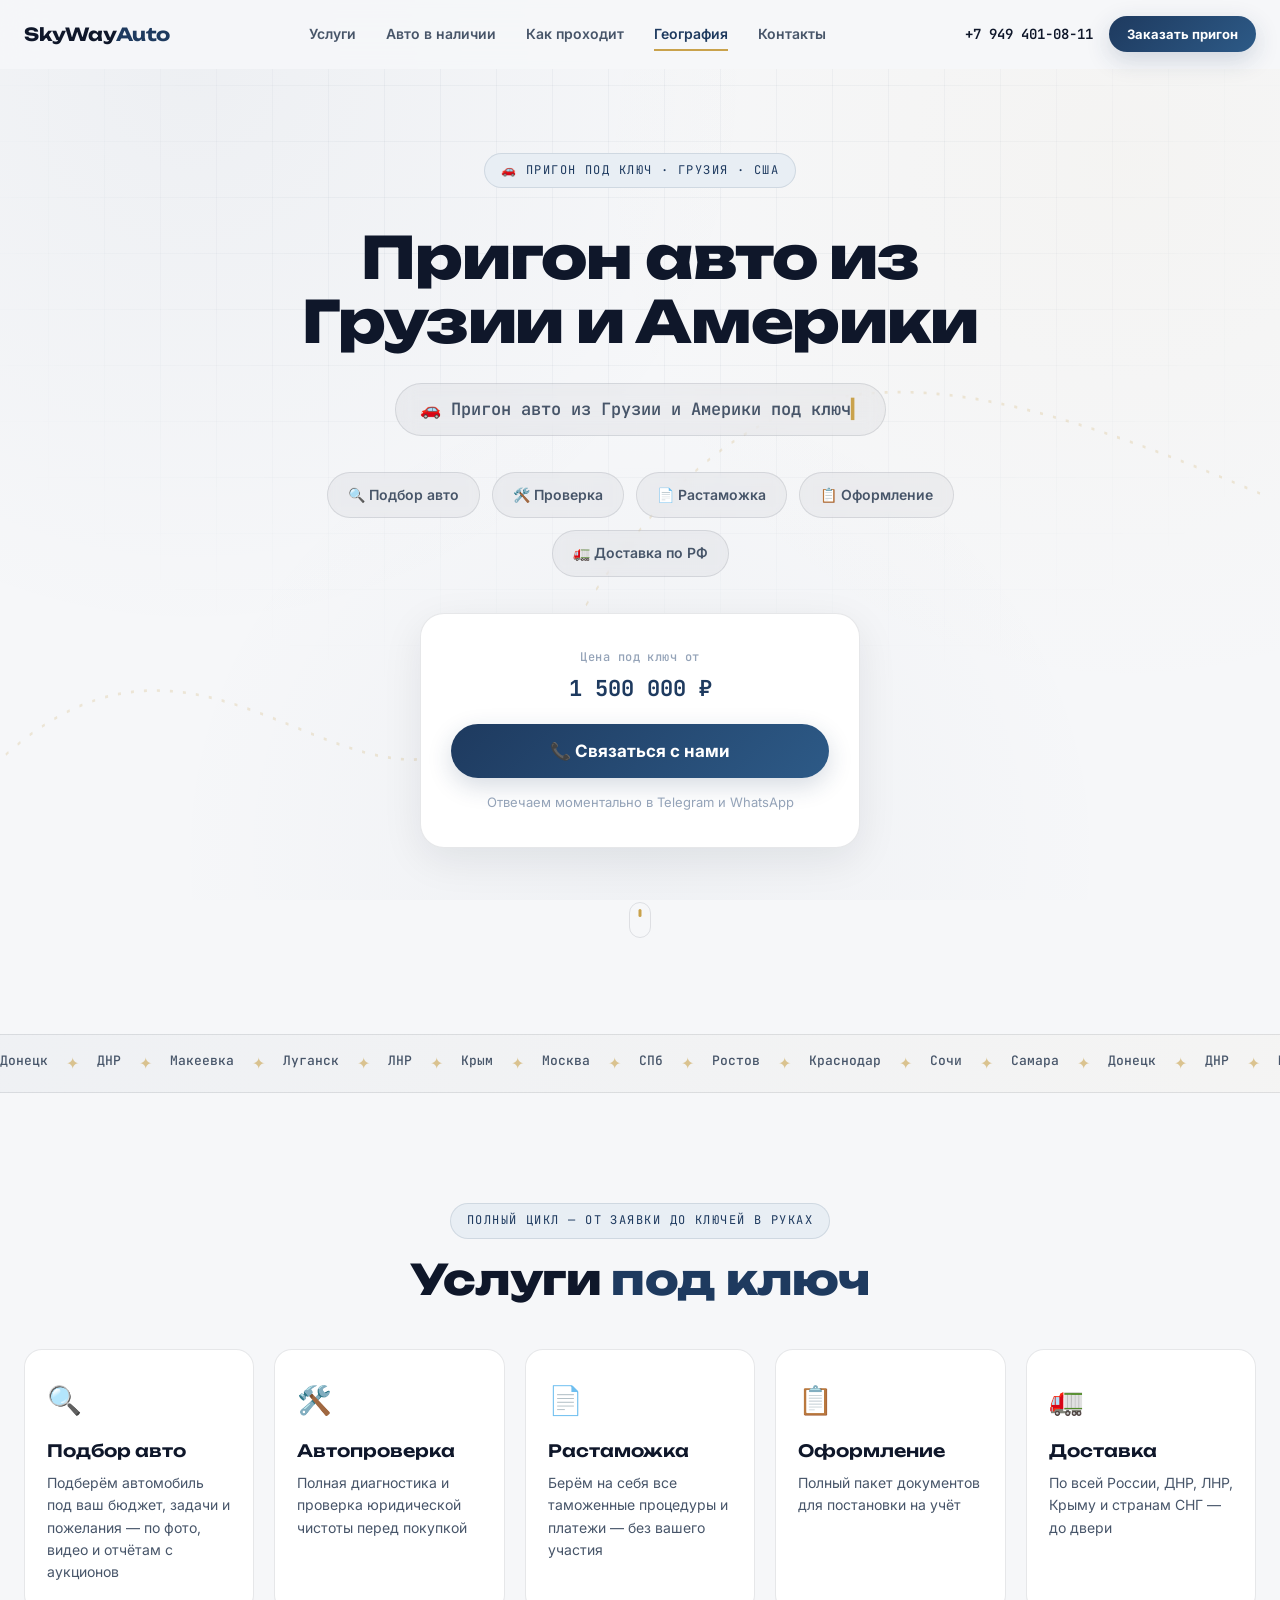
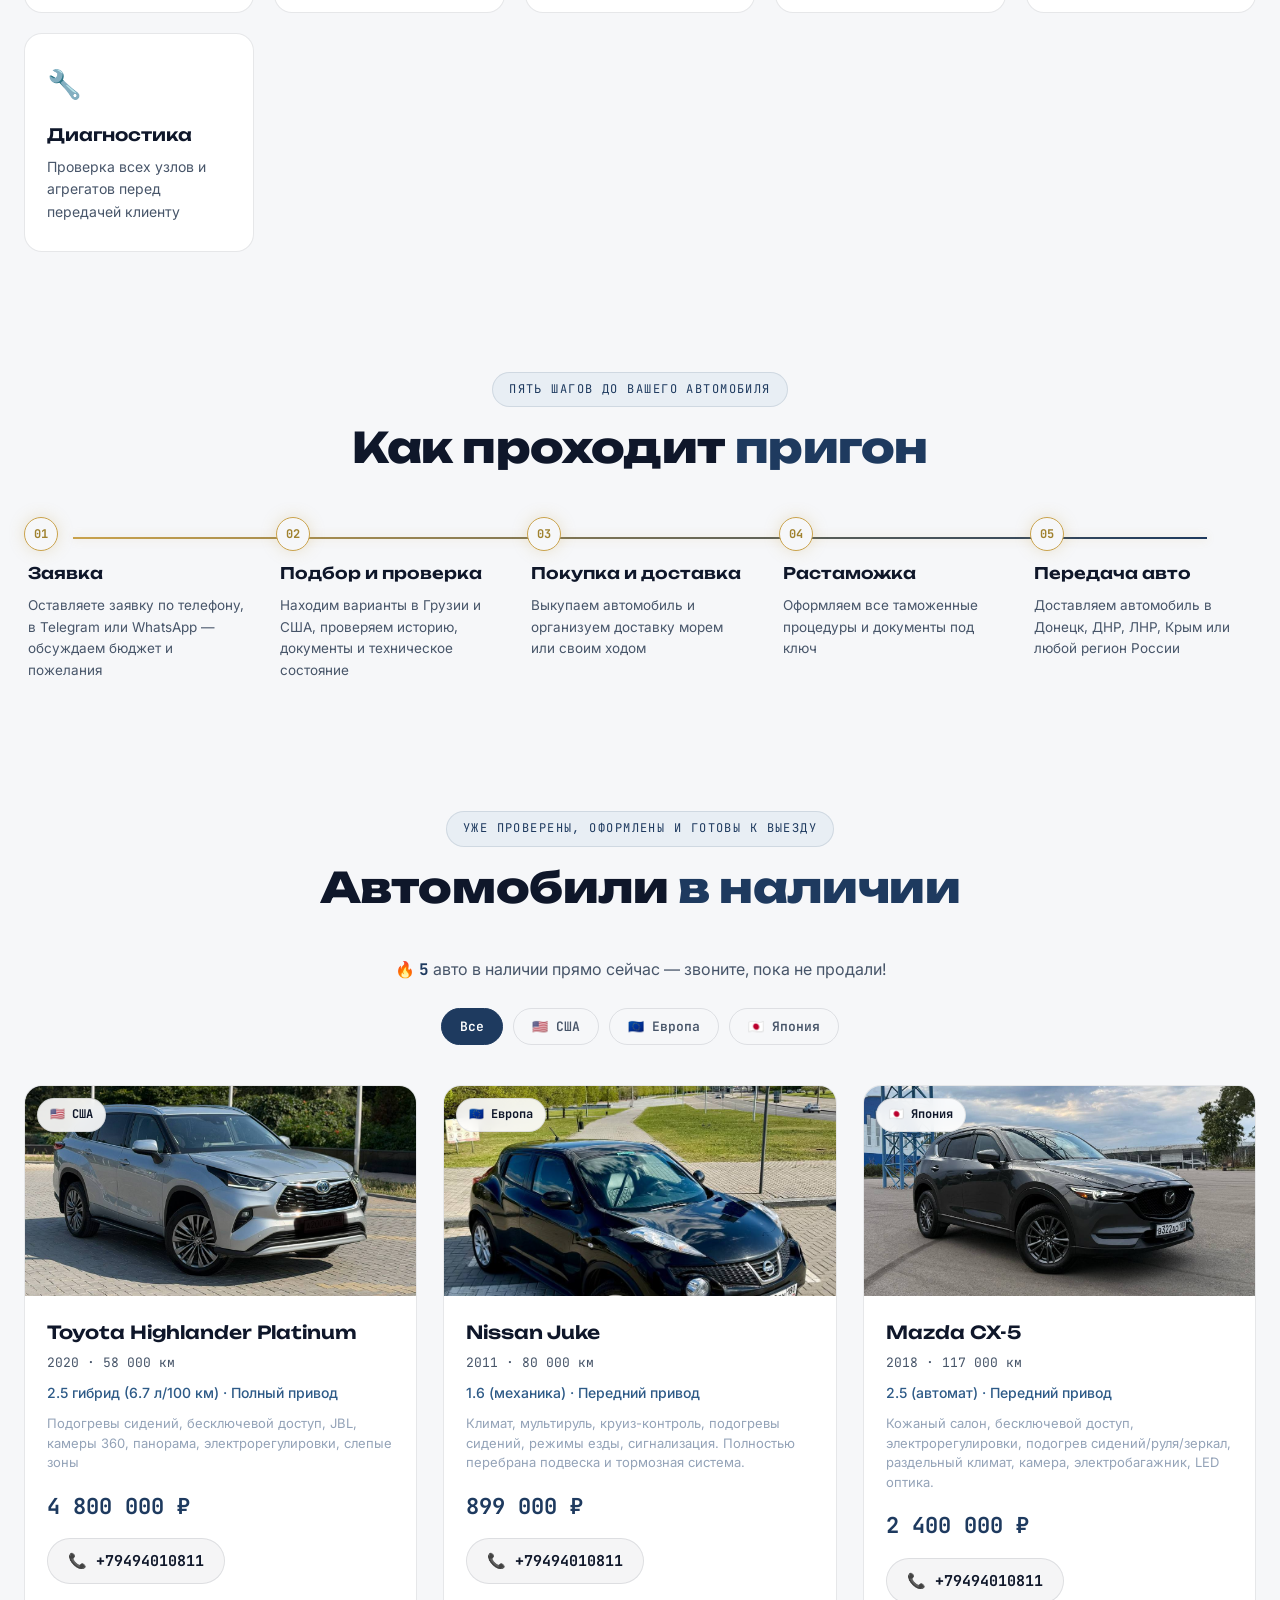
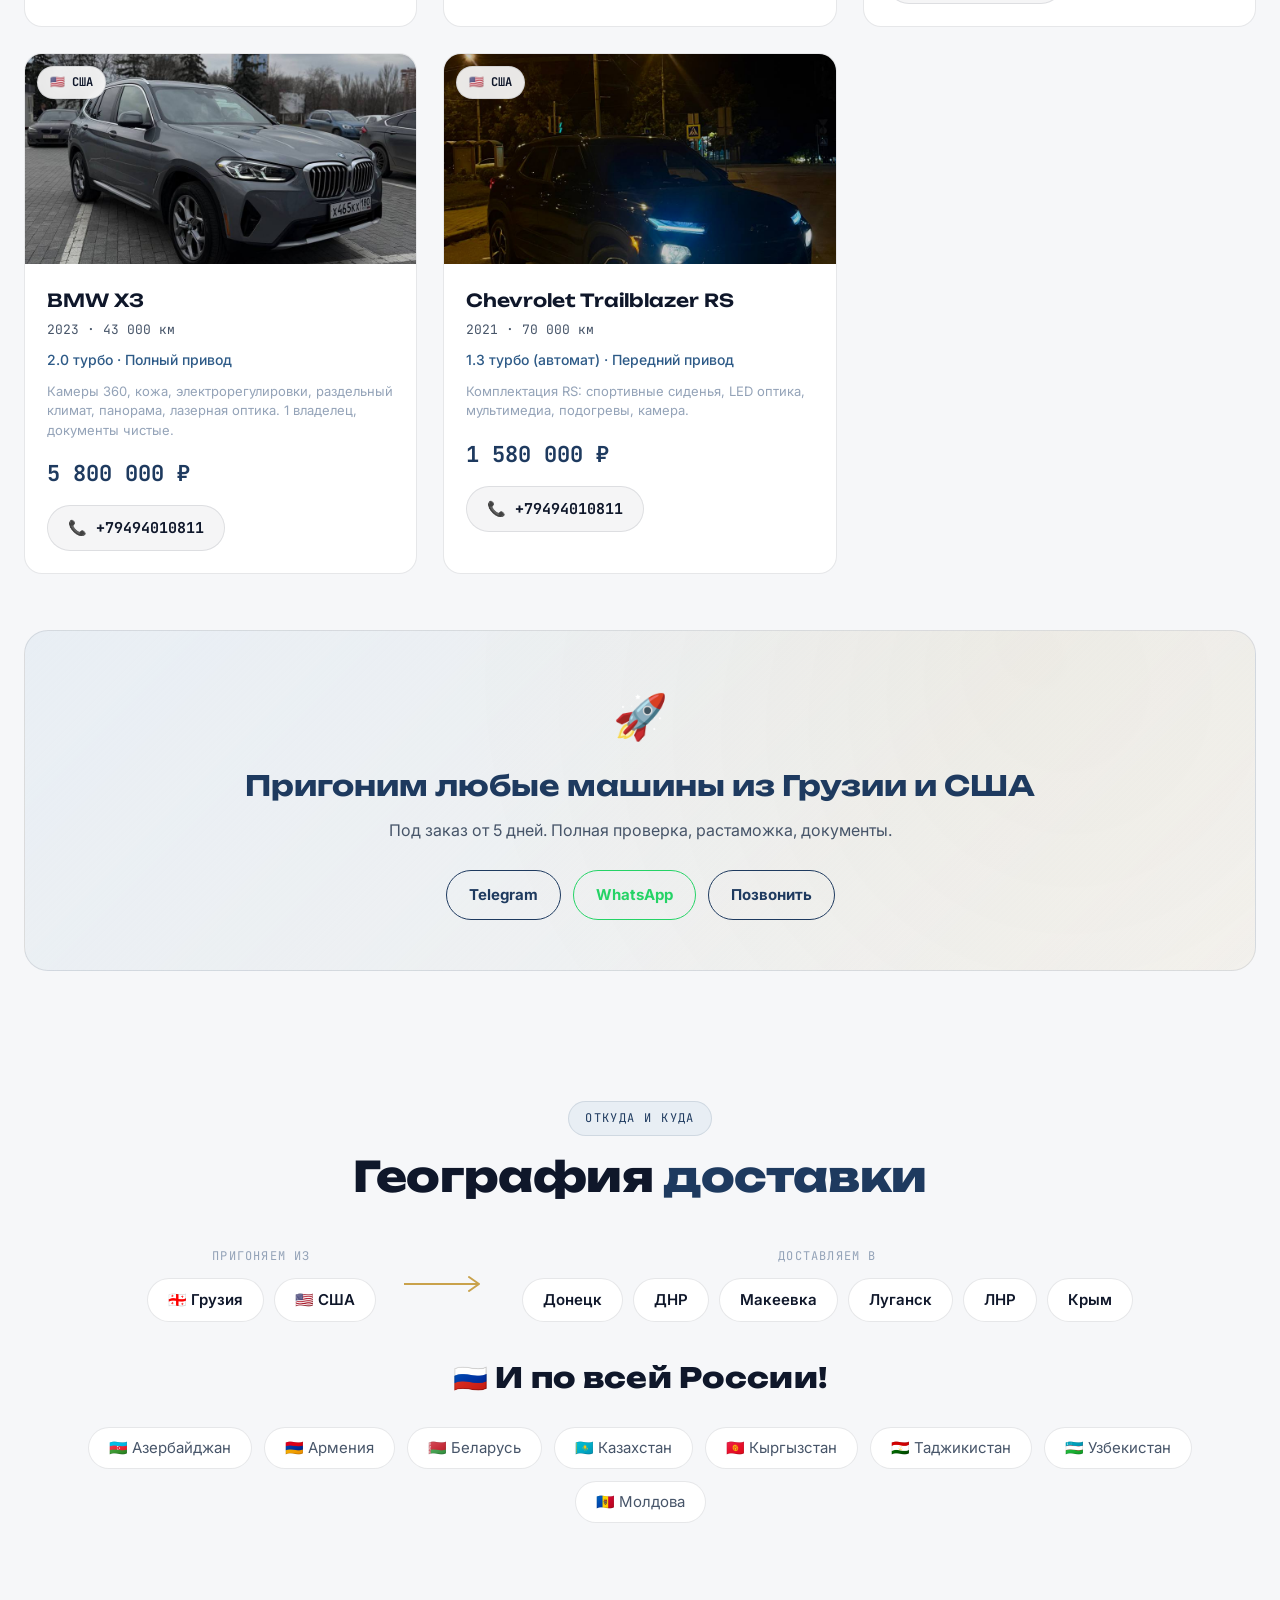
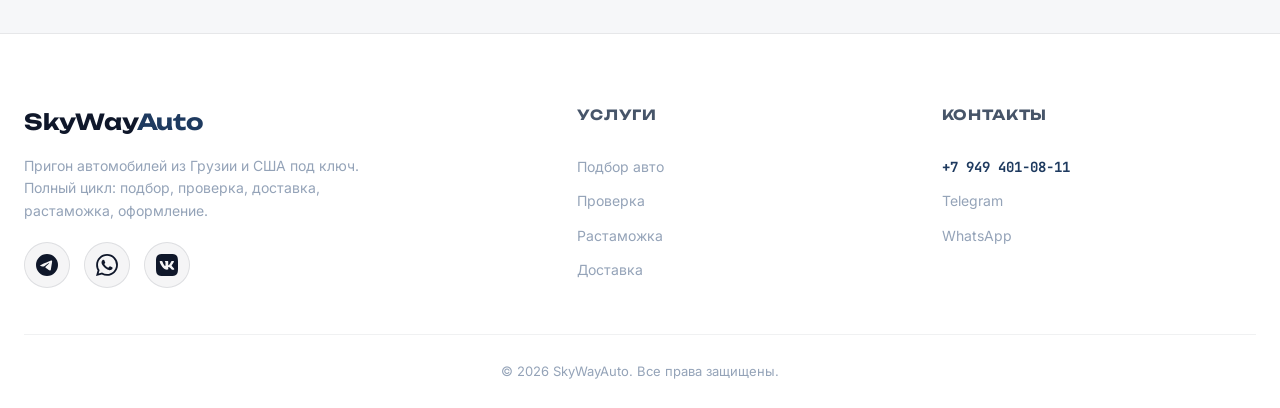
==== commit 30c4c296: "Update index.html" ====
--- a/index.html
+++ b/index.html
@@ -295,7 +295,7 @@
         </div>
       </div>
       <div class="footer-bottom">
-        <span class="small">© 2024 SkyWayAuto. Все права защищены.</span>
+        <span class="small">© 2026 SkyWayAuto. Все права защищены.</span>
       </div>
     </div>
   </footer>
